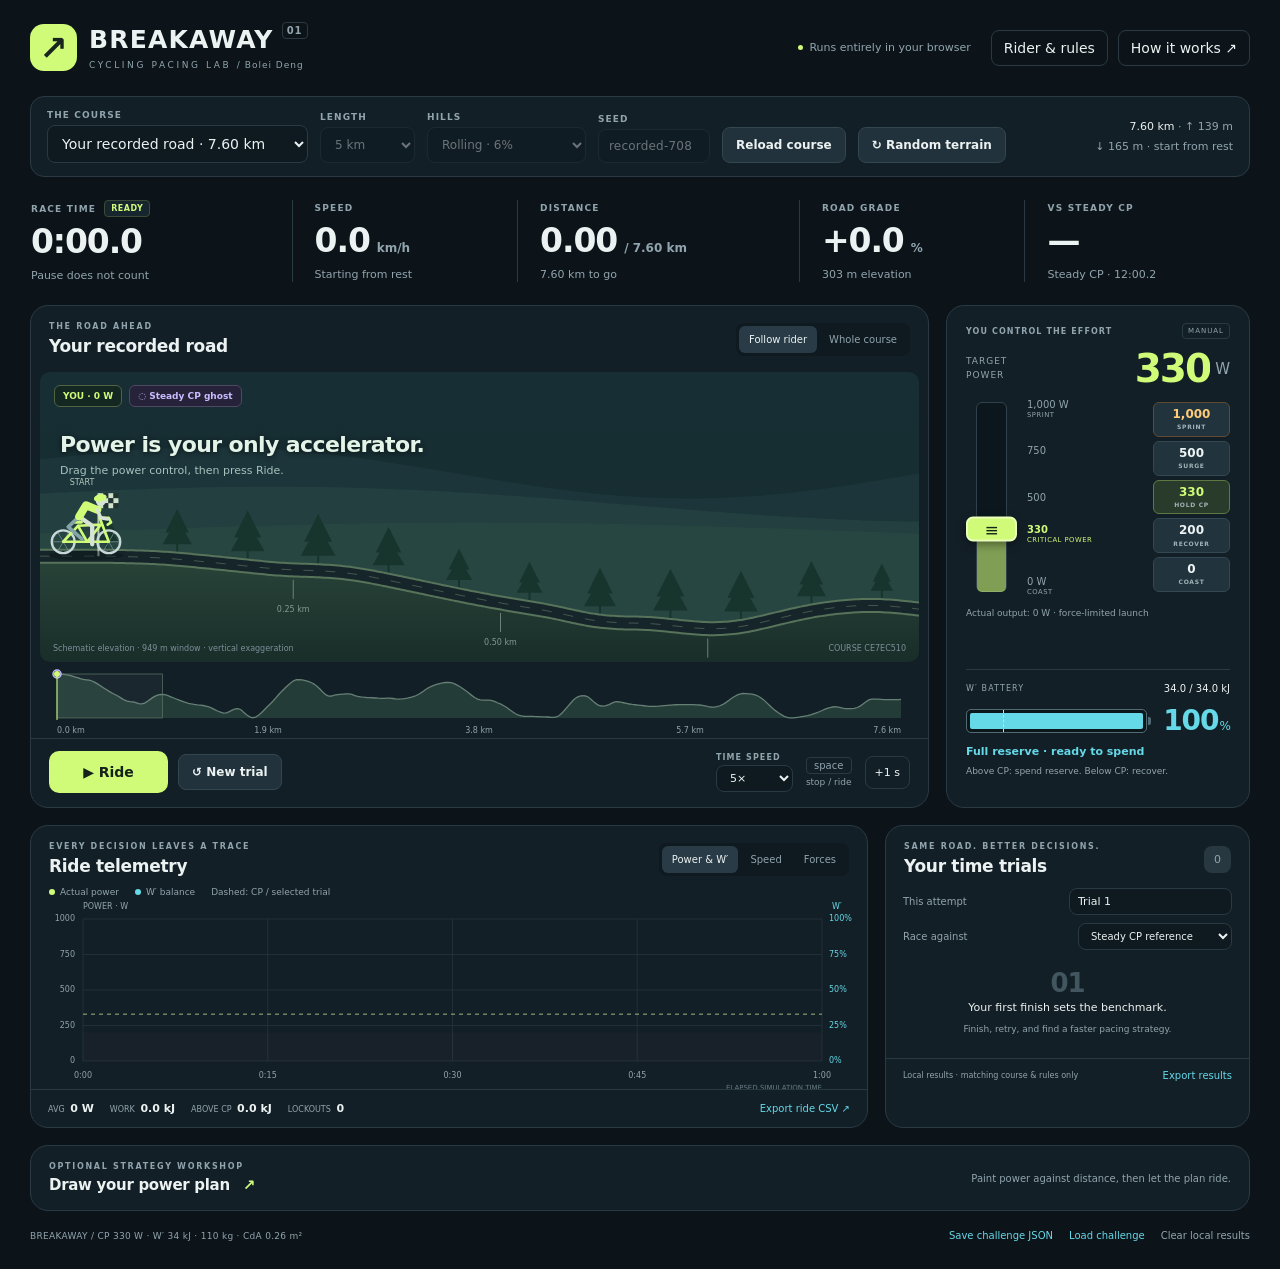
==== static/teaching/cycling-pacing-game/index.html @ 72858425 "Add cycling pacing game to Teaching page" ====
<!doctype html>
<html lang="en">
<head>
<meta charset="utf-8"><meta name="viewport" content="width=device-width, initial-scale=1">
<meta name="description" content="A self-contained cycling pacing game. Control power, ride real and generated hills, manage W-prime, and race your best time.">
<title>Breakaway — Cycling Pacing Lab</title>
<style>:root{color-scheme:dark;--bg:#0c141a;--panel:#131f27;--panel2:#17252e;--ink:#ecf2f1;--muted:#91a4ad;--line:#2a3a43;--lime:#cffb78;--cyan:#65d9e8;--amber:#ffcd7a;--red:#ff877a;--ghost:#c9bcff;--radius:18px;font-family:Inter,ui-sans-serif,system-ui,-apple-system,BlinkMacSystemFont,"Segoe UI",sans-serif;font-synthesis:none}
*{box-sizing:border-box}body{margin:0;background:var(--bg);color:var(--ink);font-size:14px}button,input,select{font:inherit}button,select,input{outline-offset:4px}button:focus-visible,input:focus-visible,select:focus-visible,[tabindex]:focus-visible{outline:2px solid var(--cyan)}button{cursor:pointer;border:1px solid transparent;white-space:nowrap;transition:background .15s,border-color .15s,transform .1s}button:active{transform:translateY(1px)}button:disabled,input:disabled,select:disabled{opacity:.4;cursor:not-allowed}input,select{background:#0e1920;color:var(--ink);border:1px solid var(--line);border-radius:8px;padding:9px 10px;min-width:0}input[type=number]{font-variant-numeric:tabular-nums}select{padding-right:25px}h1,h2,h3,p{margin:0}h2{font-size:17px;font-weight:650;letter-spacing:-.3px}h3{font-size:17px;margin:24px 0 8px}a{color:var(--cyan);text-decoration-thickness:1px;text-underline-offset:3px}small{font-size:11px;color:var(--muted)}.app{max-width:1536px;margin:auto;padding:24px 30px}.header{display:flex;align-items:center;justify-content:space-between;margin-bottom:25px;gap:15px}.brand{display:flex;align-items:center;gap:12px}.brandmark{display:flex;align-items:center;justify-content:center;background:var(--lime);color:#18251c;width:47px;height:47px;border-radius:14px;font-size:34px;font-weight:800}.brand h1{font-size:25px;letter-spacing:1.2px;line-height:1.2}.brand .version{font-size:10px;border:1px solid var(--line);border-radius:4px;vertical-align:top;margin-left:8px;padding:2px 4px;color:var(--muted);letter-spacing:1px}.brand p{font-size:9px;letter-spacing:2.6px;margin-top:5px;color:var(--muted)}.byline{letter-spacing:1px}.head-actions{display:flex;gap:10px;align-items:center}.offline{font-size:11px;color:var(--muted);margin-right:10px;display:flex;align-items:center;gap:6px}.offline i{width:5px;height:5px;border-radius:50%;background:var(--lime)}.quiet{background:transparent;border-color:var(--line);color:var(--ink);border-radius:8px;padding:9px 12px}.quiet:hover{background:var(--panel2)}.secondary{padding:10px 13px;background:#21323c;color:var(--ink);border:1px solid #334751;border-radius:8px;font-weight:550;font-size:12px}.secondary:hover{background:#2a404d}.primary{background:var(--lime);color:#152219;font-weight:750;border-radius:10px;padding:12px 22px}.primary:hover{background:#dbffa0}.coursebar{display:flex;gap:12px;align-items:end;flex-wrap:wrap;background:var(--panel);border:1px solid var(--line);padding:13px 16px;border-radius:14px}.field{display:flex;flex-direction:column;gap:5px}.field label{font-size:9px;font-weight:650;letter-spacing:1.1px;color:var(--muted)}.coursefield{min-width:220px}.short select{font-size:12px}.seedfield{max-width:112px}.seedfield input{font-size:12px;letter-spacing:.2px}.coursemeta{margin-left:auto;align-self:center;color:var(--muted);text-align:right;font-size:11px;line-height:1.8}.coursemeta b{color:var(--ink);font-weight:500}.stats{display:grid;grid-template-columns:1.16fr 1fr 1.25fr 1fr 1fr;padding:23px 0;gap:0}.stat{padding:0 22px;border-left:1px solid var(--line);min-width:0}.stat:first-child{padding-left:1px;border:0}.stat:last-child{padding-right:0}.stat label{font-size:9px;letter-spacing:1.2px;color:var(--muted);font-weight:650;display:flex;align-items:center;gap:8px;white-space:nowrap;min-height:16px}.stat>div{font-variant-numeric:tabular-nums;font-size:33px;font-weight:560;letter-spacing:-1.1px;margin:5px 0}.stat em{font-size:12px;color:var(--muted);font-style:normal;letter-spacing:0;margin-left:7px}.status{border-radius:4px;padding:3px 6px;background:var(--panel2);font-size:8px;letter-spacing:.5px;color:var(--lime);border:1px solid #3c4b35}.status.recovery{color:var(--amber);border-color:#876b3e}.status.live{background:#2e4032}.main-grid{display:grid;grid-template-columns:minmax(0,1fr) 304px;gap:17px}.card{background:var(--panel);border:1px solid var(--line);border-radius:var(--radius);overflow:hidden;min-width:0}.cardhead{display:flex;align-items:center;justify-content:space-between;gap:10px;padding:16px 18px}.eyebrow{display:block;font-size:8px;color:var(--muted);letter-spacing:1.7px;font-weight:650;margin-bottom:5px}.segmented{display:flex;background:#0e1920;border-radius:8px;padding:3px;gap:2px}.segmented button{background:transparent;color:var(--muted);border-radius:6px;padding:7px 9px;font-size:10px}.segmented button.selected{background:#293b46;color:var(--ink)}.segmented button:hover{color:var(--ink);background:#22333d}.scene-wrap{height:290px;position:relative;margin:0 9px;overflow:hidden;border-radius:10px}.scene-wrap canvas,.overview-wrap canvas,.telemetry-wrap canvas,.plan-wrap canvas{width:100%;height:100%;display:block}.scenechips{position:absolute;left:14px;top:13px;display:flex;gap:7px;pointer-events:none}.scenechips span{font-size:9px;font-weight:650;color:var(--lime);border:1px solid #516341;background:#14261eda;padding:5px 8px;border-radius:6px}.scenechips .ghostchip{color:var(--ghost);background:#29213add;border-color:#504762}.scenefoot{position:absolute;bottom:9px;left:13px;right:13px;display:flex;justify-content:space-between;font-size:8px;color:#7a9099;pointer-events:none}.scene-message{position:absolute;top:60px;left:20px;right:20px;display:flex;flex-direction:column;gap:7px;pointer-events:none}.scene-message b{font-size:22px;color:#e3f3e8;letter-spacing:-.6px;font-weight:550;text-shadow:0 1px 5px #0c1616}.scene-message span{font-size:11px;color:#a5c2bd}.scene-message.recovery b{color:var(--amber)}.scene-message.finished b{color:var(--lime)}.overview-wrap{height:76px;margin:0 15px}.ride-controls{display:flex;align-items:center;gap:10px;padding:12px 18px 14px;border-top:1px solid var(--line)}.run{min-width:119px}.run.running{background:#edf2ec}.speedfield{margin-left:auto;gap:3px}.speedfield label{font-size:8px}.speedfield select{padding:5px 22px 5px 9px;font-size:11px}.keyhint{color:var(--muted);font-size:9px;margin:0 3px}.keyhint kbd{display:block;text-align:center;margin-bottom:3px}kbd{display:inline-block;font-size:10px;border:1px solid var(--line);border-radius:4px;padding:2px 5px;font-family:inherit;color:var(--muted)}#stepBtn{font-size:11px;padding:9px}.control-card{padding:17px 19px;display:flex;flex-direction:column}.control-top{display:flex;justify-content:space-between;align-items:center}.control-top .eyebrow{margin:0;font-size:8px;letter-spacing:1.1px}.modepill{font-size:7px;padding:3px 5px;border:1px solid var(--line);border-radius:4px;color:var(--muted);letter-spacing:1px}.powerheading{display:flex;justify-content:space-between;align-items:center;margin:7px 0 9px}.powerheading>label{font-size:9px;color:var(--muted);letter-spacing:1px;max-width:70px;line-height:1.5}.powerheading>div{display:flex;align-items:center}.powerheading input{width:112px;font-size:39px;letter-spacing:-2px;font-weight:650;border:0;background:transparent;padding:0;text-align:right;color:var(--lime);appearance:textfield;-moz-appearance:textfield}.powerheading input::-webkit-inner-spin-button{display:none}.powerheading span{font-size:15px;color:var(--muted);margin-left:5px}.power-interaction{height:190px;display:flex;gap:10px;position:relative;margin-top:2px;flex-shrink:0}.power-rail{height:100%;width:51px;position:relative;cursor:ns-resize;touch-action:none;flex-shrink:0;border-radius:11px}.rail-track{position:absolute;inset:0 10px;background:#0b171d;border-radius:6px;border:1px solid #30414b}.rail-fill{position:absolute;bottom:0;left:11px;right:11px;height:33%;background:var(--lime);opacity:.6;border-radius:5px}.cp-mark{position:absolute;left:3px;right:3px;bottom:33%;border-bottom:1px dashed var(--lime);height:1px;pointer-events:none}.cp-mark span{position:absolute;right:49px;top:-6px;display:none}.power-thumb{position:absolute;bottom:33%;height:25px;left:0;right:0;transform:translateY(50%);background:var(--lime);color:#162318;border-radius:7px;display:flex;align-items:center;justify-content:center;font-size:17px;border:2px solid #e9ffbb;box-shadow:0 3px 10px #0006;pointer-events:none}.rail-labels{display:flex;flex-direction:column;justify-content:space-between;position:relative;flex:1;font-size:10px;font-variant-numeric:tabular-nums;color:var(--muted)}.rail-labels span:first-child{margin-top:-3px}.rail-labels span:last-child{margin-bottom:-4px}.rail-labels b{font-size:6.8px;display:block;font-weight:500;margin-top:1px;letter-spacing:.5px}.rail-labels .cp-text{color:var(--lime);position:absolute;bottom:calc(33% - 5px);left:0;font-weight:650}.power-presets{display:flex;flex-direction:column;gap:4px;width:77px;flex-shrink:0}.preset{flex:1;display:flex;justify-content:center;flex-direction:column;align-items:center;background:#21333d;border-color:#334852;border-radius:6px;color:#ebf3f3;line-height:1.1;font-size:12px;font-weight:650}.preset small{font-size:6px;letter-spacing:.7px;margin-top:3px;color:#a2b4ba}.preset.cp{border-color:#5e7844;color:var(--lime);background:#293c2b}.preset.sprint{color:var(--amber);border-color:#624a31}.preset:hover{background:#354c59}.power-note{font-size:9px;margin-top:15px;line-height:1.5;color:var(--muted);min-height:26px}.battery-block{border-top:1px solid var(--line);padding-top:13px;margin-top:auto}.battery-heading{display:flex;justify-content:space-between;align-items:center;font-size:8px;letter-spacing:1.1px;color:var(--muted)}.battery-heading strong{font-weight:500;letter-spacing:0;color:var(--ink);font-size:10px}.battery-line{display:flex;align-items:center;gap:13px;margin:10px 0 8px}.battery-icon{height:24px;border:1px solid #516b75;position:relative;flex:1;border-radius:5px;padding:3px;margin-right:3px;background:#0c171c}.battery-icon:after{content:'';position:absolute;right:-5px;top:7px;width:3px;height:8px;background:#516b75;border-radius:0 2px 2px 0}.battery-icon>div{background:var(--cyan);width:100%;height:100%;border-radius:2px;transition:width .05s}.battery-icon .battery-threshold{position:absolute;top:0;bottom:0;left:20%;border-left:1px dashed #f5d59f}.battery-line>strong{font-size:28px;letter-spacing:-1px;font-weight:650;min-width:59px;text-align:right;color:var(--cyan)}.battery-line>strong>span{font-size:12px;margin-left:1px;font-weight:450}.battery-status{font-size:11px;font-weight:550;color:var(--cyan);min-height:15px}.battery-detail{font-size:9px;line-height:1.6;color:var(--muted);margin-top:4px;min-height:26px}.warning{border:1px solid #856235;color:var(--amber);background:#362b1c;padding:12px 16px;border-radius:10px;margin-top:13px;font-size:12px}.warning.danger{border-color:#9b5a48;color:var(--red);background:#37251f}.warning b{font-weight:700}.hidden{display:none!important}.bottom-grid{display:grid;grid-template-columns:minmax(0,1fr) 365px;gap:17px;margin-top:17px}.telemetry-card .cardhead{padding-bottom:8px}.chartlegend{display:flex;gap:16px;padding:0 18px;font-size:9px;color:var(--muted);min-height:15px;align-items:center}.chartlegend span{display:flex;align-items:center;gap:5px}.dot{display:inline-block;width:6px;height:6px;border-radius:50%}.telemetry-wrap{position:relative;height:190px;margin:0 9px}.chart-tooltip{pointer-events:none;position:absolute;right:25px;top:8px;background:#0c171cef;border:1px solid var(--line);border-radius:7px;padding:8px 10px;line-height:1.7;font-size:10px;color:var(--ink)}.telemetry-summary{border-top:1px solid var(--line);padding:12px 17px;display:flex;gap:16px;font-size:8px;color:var(--muted);align-items:center;flex-wrap:wrap}.telemetry-summary b{font-size:11px;color:var(--ink);font-weight:550;margin-left:3px;font-variant-numeric:tabular-nums}.textbtn{border:0;background:none;color:var(--cyan);padding:0;font-size:10px}.textbtn:hover{text-decoration:underline}.telemetry-summary .textbtn{margin-left:auto}.leaderboard-card .cardhead{padding-bottom:12px}.counter{border-radius:8px;padding:7px 10px;background:#273841;color:var(--muted);font-size:11px}.trialname,.ghost-selector{padding:0 17px;margin-bottom:8px;display:flex;align-items:center;justify-content:space-between;gap:10px;font-size:10px}.trialname label,.ghost-selector label{color:var(--muted)}.trialname input{max-width:180px;font-size:11px;padding:6px 8px}.ghost-selector select{font-size:10px;padding:6px 22px 6px 8px;max-width:180px}.board{max-height:121px;min-height:100px;overflow:auto;margin:6px 0 0}.empty-board{text-align:center;padding:10px 8px}.empty-board>span{font-size:26px;color:#42565f;font-weight:600;letter-spacing:-1px}.empty-board p{font-size:11px;margin:3px 0 5px;color:var(--ink)}.empty-board small{font-size:9px}.result-row{display:grid;grid-template-columns:22px 1fr auto;gap:8px;align-items:center;padding:10px 16px;border-top:1px solid #23343e;font-size:11px;cursor:pointer}.result-row:hover{background:#20323d}.result-row .rank{color:var(--muted);font-size:9px}.result-row .result-name{white-space:nowrap;overflow:hidden;text-overflow:ellipsis}.result-row .result-time{font-variant-numeric:tabular-nums;color:var(--lime);font-weight:550}.result-row small{font-size:8px;display:block;margin-top:3px}.result-row.selected-row{background:#27353f}.board-footer{border-top:1px solid var(--line);padding:11px 17px;display:flex;align-items:center;justify-content:space-between;gap:5px;color:var(--muted);font-size:8px}.planner-card{margin-top:17px}.planner-card>summary{list-style:none;display:flex;justify-content:space-between;align-items:center;padding:16px 18px;cursor:pointer}.planner-card>summary::-webkit-details-marker{display:none}.planner-card>summary h2{font-size:15px}.planner-card>summary h2 span{margin-left:8px;color:var(--lime)}.summary-note{font-size:10px;color:var(--muted)}.planner-body{padding:0 18px 16px}.planner-actions{display:flex;align-items:center;gap:15px;flex-wrap:wrap}.planner-actions .switch-label{margin-left:auto}.switch-label{display:flex;align-items:center;gap:7px;font-size:11px;color:var(--ink)}input[type=checkbox]{accent-color:var(--lime);width:15px;height:15px;padding:0}.small{font-size:11px;line-height:1.7}.muted{color:var(--muted)}.planner-body>p.small{margin:12px 0}.plan-wrap{height:200px;position:relative}.plan-wrap canvas{touch-action:none;cursor:crosshair}.plan-summary{font-size:11px;color:var(--cyan);margin-top:8px;line-height:1.6}footer{display:flex;justify-content:space-between;gap:15px;align-items:center;font-size:9px;color:var(--muted);padding:19px 0 4px;flex-wrap:wrap}footer>div{display:flex;gap:16px;align-items:center}footer>span{letter-spacing:.3px}.toast{position:fixed;bottom:22px;left:50%;transform:translateX(-50%);background:#e9f5e8;color:#193023;padding:12px 20px;border-radius:10px;box-shadow:0 5px 30px #0008;z-index:30;font-size:12px;max-width:90vw;line-height:1.5}.toast.error{background:#f9c9b9;color:#471c13}dialog{color:var(--ink);background:var(--panel);border:1px solid #3b515d;border-radius:20px;max-width:700px;width:calc(100% - 30px);padding:25px;max-height:90vh;box-shadow:0 30px 100px #000a}dialog::backdrop{background:#071016c9;backdrop-filter:blur(4px)}.dialoghead{display:flex;align-items:flex-start;justify-content:space-between;gap:15px;margin-bottom:14px}.dialoghead h2{font-size:22px}.close{background:#293c46;color:var(--muted);border:0;border-radius:7px;font-size:22px;line-height:1;width:30px;height:30px;flex-shrink:0}.settings-grid{display:grid;grid-template-columns:1fr 1fr;gap:17px;margin:22px 0 17px}.settings-grid>label{display:flex;flex-direction:column;gap:7px;font-size:11px;position:relative}.settings-grid>label>span{position:absolute;right:0;color:var(--muted);font-size:10px}.settings-grid small{font-size:10px;line-height:1.5}.settings-grid .wide{grid-column:1/-1}.settings-grid select{font-size:12px}.dialogactions{display:flex;align-items:center;justify-content:space-between;gap:15px;margin-top:24px}.helpdialog{max-width:800px}.help-content{font-size:13px;line-height:1.8}.help-content p{margin:10px 0;color:#b6c8cb}.help-content p b{color:var(--ink)}.help-content code{font-size:11px;color:var(--amber)}.equation{background:#0e1920;border-left:2px solid var(--lime);padding:14px 18px;color:var(--lime);font-size:13px;line-height:2;font-family:ui-monospace,SFMono-Regular,Consolas,monospace;overflow-x:auto}.finishdialog{max-width:560px;text-align:center;padding:35px}.finishdialog>.close{position:absolute;right:17px;top:17px}.finish-badge{font-size:10px;letter-spacing:3px;color:var(--lime);border:1px solid #465d35;border-radius:30px;display:inline-block;padding:7px 14px;margin-bottom:16px}.finishdialog h2{font-size:24px}.finish-time{font-size:70px;letter-spacing:-4px;line-height:1.3;color:var(--lime);font-weight:600;margin:10px 0 2px;font-variant-numeric:tabular-nums}.finishdialog>p{font-size:12px;line-height:1.8}.finish-stats{display:grid;grid-template-columns:repeat(3,1fr);gap:8px;margin:22px 0}.finish-stats>div{padding:14px 3px;background:#1d2e37;border-radius:10px}.finish-stats b{display:block;font-size:21px;font-weight:550;font-variant-numeric:tabular-nums}.finish-stats span{font-size:9px;color:var(--muted);display:block;margin-top:4px}#finishTip{font-size:11px}.good{color:var(--lime)!important}.bad{color:var(--amber)!important}
@media(min-width:1450px){.scene-wrap{height:302px}.power-interaction{height:200px}.telemetry-wrap{height:210px}}
@media(max-width:1180px){.app{padding:20px}.offline{display:none}.coursebar{gap:9px}.coursemeta{display:none}.stat{padding:0 14px}.stat>div{font-size:29px}.main-grid{grid-template-columns:minmax(0,1fr) 285px}.control-card{padding:16px}.keyhint{display:none}.bottom-grid{grid-template-columns:minmax(0,1fr) 320px}.telemetry-summary{gap:10px}.telemetry-card .segmented button{padding:6px;font-size:9px}.scene-message b{font-size:19px}}
@media(max-width:900px){.head-actions .quiet{font-size:11px;padding:9px}.coursefield{min-width:180px}.coursefield select{font-size:12px}.stats{grid-template-columns:repeat(5,1fr)}.stat{padding:0 10px}.stat>div{font-size:25px}.stat label{font-size:8px;letter-spacing:.5px}.stat small{font-size:9px}.stat em{font-size:10px;display:block;margin:3px 0 0}.status{display:none}.main-grid{grid-template-columns:minmax(0,1fr) 260px}.power-interaction{gap:6px}.power-presets{width:66px}.rail-labels{font-size:9px}.rail-labels b{font-size:6px}.control-card{padding:15px}.ride-controls{gap:7px;padding:12px}.ride-controls .secondary{padding:10px;font-size:10px}.run{min-width:85px;padding:12px 15px}.ride-card .cardhead{padding:13px}.ride-card .cardhead h2{font-size:14px}.ride-card .segmented button{font-size:8px;padding:6px}.scene-wrap{height:290px}.bottom-grid{grid-template-columns:1fr}.leaderboard-card .board{max-height:160px}.board-footer{font-size:9px}.leaderboard-card .empty-board{padding:15px}.trialname,.ghost-selector{justify-content:flex-start}.trialname input,.ghost-selector select{max-width:230px}.summary-note{max-width:210px;line-height:1.6}}
@media(max-width:650px){.app{padding:14px 12px}.header{margin-bottom:18px}.brandmark{width:35px;height:35px;font-size:28px;border-radius:10px}.brand{gap:9px}.brand h1{font-size:18px}.brand p{font-size:7px;letter-spacing:1.5px}.brand .version,.byline{display:none}.head-actions{gap:5px}.head-actions .quiet{font-size:9px;padding:8px 7px}.coursebar{padding:11px;gap:9px}.coursefield{width:100%;min-width:0}.short{flex:1}.seedfield{max-width:95px;flex:1}.coursebar>.secondary{flex:1}.stats{padding:18px 0;grid-template-columns:1.1fr 1fr 1fr;row-gap:17px}.stat>div{font-size:28px}.stat em{display:inline;margin-left:4px;font-size:10px}.stat:nth-child(4){border:0;padding-left:0}.stat:nth-child(5){grid-column:2/-1}.stat small{font-size:9px}.main-grid{grid-template-columns:1fr;gap:13px}.scene-wrap{height:255px}.ride-card .cardhead h2{font-size:16px}.ride-card .segmented button{font-size:9px}.overview-wrap{height:72px}.ride-controls{gap:9px}.run{min-width:108px}.ride-controls .secondary{font-size:11px}.control-card{padding:17px;display:grid;grid-template-columns:1fr 1fr;column-gap:25px}.control-top{grid-column:1/-1}.powerheading{grid-column:1/-1;margin:8px 0 16px}.powerheading>label{max-width:none}.powerheading input{font-size:34px;width:100px}.power-interaction{grid-column:1;grid-row:3/5;height:188px}.power-presets{width:57px}.rail-labels{display:none}.power-rail{width:44px}.power-note{grid-column:2;grid-row:4;min-height:20px;align-self:end;font-size:10px;margin:0}.battery-block{grid-column:2;grid-row:3;padding-top:0;margin-top:0;border:0}.battery-heading{flex-direction:column;align-items:flex-start;gap:6px}.battery-line{flex-direction:column-reverse;align-items:flex-start;gap:8px}.battery-icon{height:24px;width:95%;flex:none}.battery-line>strong{font-size:35px;min-width:0}.battery-status{font-size:11px;line-height:1.5}.battery-detail{font-size:9px}.bottom-grid{gap:13px;margin-top:13px}.telemetry-card .cardhead{flex-wrap:wrap}.telemetry-wrap{height:185px;margin:0 4px}.telemetry-summary{font-size:7px;gap:10px;padding:11px}.telemetry-summary b{font-size:10px}.chartlegend{gap:10px;font-size:8px;flex-wrap:wrap}.planner-card>summary{padding:16px 14px}.summary-note{display:none}.planner-actions{gap:9px}.planner-actions .switch-label{margin-left:0;font-size:10px}.planner-actions .secondary{font-size:10px}.planner-body{padding:0 11px 13px}.planner-actions .segmented button{font-size:9px}footer{font-size:8px;line-height:1.6;gap:14px}footer>div{flex-wrap:wrap;gap:13px}footer .textbtn{font-size:9px}dialog{padding:20px}.dialoghead h2{font-size:19px}.settings-grid{gap:15px 11px}.settings-grid select{font-size:10px}.dialogactions{gap:10px}.dialogactions .primary,.dialogactions .secondary{font-size:11px;padding:12px}.dialogactions .quiet{font-size:10px;padding:8px}.finishdialog{padding:28px 18px}.finish-time{font-size:56px}.finishdialog h2{font-size:21px}.finish-stats b{font-size:19px}.scene-message{top:60px}.scene-message b{font-size:18px}}
@media(prefers-reduced-motion:reduce){*{scroll-behavior:auto!important;transition:none!important}}

/* Explicit tick positions keep the 330 W CP marker separate from 500 W. */
.rail-labels{display:block}
.rail-labels span{position:absolute;right:0;transform:translateY(-50%)}
.rail-labels span:nth-child(1){top:0;transform:none}
.rail-labels span:nth-child(2){top:25%}
.rail-labels span:nth-child(3){top:50%}
.rail-labels span:nth-child(4){transform:translateY(50%)}
.rail-labels span:nth-child(5){bottom:0;transform:none}
@media(max-width:600px){.scene-message b{font-size:18px}.scene-message span{font-size:10px}}
.rail-labels span{left:0;right:auto}
@media(max-width:650px){.rail-labels{display:none}}
.power-rail[aria-disabled="true"]{opacity:.4;cursor:not-allowed}.modepill.recovery{color:var(--amber);border-color:var(--amber)}
</style>
</head>
<body>
<div class="app">
<header class="header">
  <div class="brand"><span class="brandmark" aria-hidden="true">↗</span><div><h1>BREAKAWAY<span class="version">01</span></h1><p>CYCLING PACING LAB <span class="byline">/ Bolei Deng</span></p></div></div>
  <div class="head-actions"><span class="offline"><i></i> Runs entirely in your browser</span><button id="settingsBtn" class="quiet">Rider & rules</button><button id="helpBtn" class="quiet">How it works <span aria-hidden="true">↗</span></button></div>
</header>
<section class="coursebar" aria-label="Course setup">
  <div class="field coursefield"><label for="courseType">THE COURSE</label><select id="courseType"><option value="recorded">Your recorded road · 7.60 km</option><option value="rolling">Rolling hills</option><option value="punchy">Punchy hills</option><option value="pass">Mountain pass</option><option value="flat">Flat time trial</option><option value="descent">Downhill lab</option></select></div>
  <div class="field short"><label for="courseLength">LENGTH</label><select id="courseLength"><option value="1000">1 km</option><option value="3000">3 km</option><option value="5000" selected>5 km</option><option value="8000">8 km</option><option value="10000">10 km</option></select></div>
  <div class="field short"><label for="hillSize">HILLS</label><select id="hillSize"><option value="3">Gentle · 3%</option><option value="6" selected>Rolling · 6%</option><option value="10">Steep · 10%</option><option value="12">Very steep · 12%</option></select></div>
  <div class="field seedfield"><label for="seed">SEED</label><input id="seed" value="GT-2026" maxlength="50" spellcheck="false"></div>
  <button id="generateBtn" class="secondary">Build course</button><button id="randomBtn" class="secondary" title="Generate a new seeded rolling course">↻ Random terrain</button>
  <div class="coursemeta" id="courseMeta"></div>
</section>
<div class="stats" aria-label="Live ride statistics">
  <div class="stat"><label>RACE TIME <span id="statusPill" class="status">READY</span></label><div id="timeValue">0:00.0</div><small>Pause does not count</small></div>
  <div class="stat"><label>SPEED</label><div><span id="speedValue">0.0</span><em>km/h</em></div><small id="accelValue">Starting from rest</small></div>
  <div class="stat"><label>DISTANCE</label><div><span id="distanceValue">0.00</span><em id="totalValue">/ 7.60 km</em></div><small id="remainingValue">7.60 km to go</small></div>
  <div class="stat"><label>ROAD GRADE</label><div><span id="gradeValue">0.0</span><em>%</em></div><small id="elevationValue">303 m elevation</small></div>
  <div class="stat"><label id="ghostLabel">VS STEADY CP</label><div id="deltaValue">—</div><small id="ghostMeta">The ghost starts beside you</small></div>
</div>
<main class="main-grid">
<section class="card ride-card">
 <div class="cardhead"><div><span class="eyebrow">THE ROAD AHEAD</span><h2 id="courseTitle">Your recorded road</h2></div><div class="segmented" aria-label="Camera view"><button id="followBtn" class="selected">Follow rider</button><button id="wholeBtn">Whole course</button></div></div>
 <div class="scene-wrap"><canvas id="scene" aria-label="Animated cyclist moving along the terrain"></canvas>
   <div class="scenechips"><span id="riderChip">YOU · 330 W target</span><span id="ghostChip" class="ghostchip">◌ Steady CP ghost</span></div>
   <div id="sceneMessage" class="scene-message"><b>Power is your only accelerator.</b><span>Drag the power control, then press Ride.</span></div>
   <div class="scenefoot"><span id="scaleLabel">Schematic elevation · exaggerated vertically</span><span id="courseCode"></span></div>
 </div>
 <div class="overview-wrap"><canvas id="overview" aria-label="Full course elevation overview and rider progress"></canvas></div>
 <div class="ride-controls"><button id="runBtn" class="primary run">▶ Ride</button><button id="retryBtn" class="secondary">↺ New trial</button><div class="field speedfield"><label for="playback">TIME SPEED</label><select id="playback"><option value="1">1×</option><option value="2">2×</option><option value="5" selected>5×</option><option value="10">10×</option><option value="20">20×</option><option value="50">50×</option></select></div><span class="keyhint"><kbd>space</kbd> stop / ride</span><button id="stepBtn" class="quiet" title="Advance exactly one simulated second while paused">+1 s</button></div>
</section>
<aside class="card control-card" aria-label="Power and battery controls">
 <div class="control-top"><span class="eyebrow">YOU CONTROL THE EFFORT</span><span id="modePill" class="modepill">MANUAL</span></div>
 <div class="powerheading"><label for="powerInput">TARGET POWER</label><div><input id="powerInput" type="number" min="0" max="1000" step="5" value="330" aria-label="Target power in watts"><span>W</span></div></div>
 <div class="power-interaction">
  <div id="powerRail" class="power-rail" role="slider" tabindex="0" aria-label="Drag up or down to set target cycling power" aria-valuemin="0" aria-valuemax="1000" aria-valuenow="330">
   <div class="rail-track"></div><div id="railFill" class="rail-fill"></div><div id="cpMark" class="cp-mark"><span>CP</span></div><div id="powerThumb" class="power-thumb"><span>≡</span></div>
  </div>
  <div class="rail-labels"><span>1,000 W <b>SPRINT</b></span><span>750</span><span>500</span><span id="cpRailLabel" class="cp-text">330 <b>CRITICAL POWER</b></span><span>0 W <b>COAST</b></span></div>
  <div class="power-presets"><button data-power="1000" class="preset sprint">1,000 <small>SPRINT</small></button><button data-power="500" class="preset">500 <small>SURGE</small></button><button data-power="cp" class="preset cp">330 <small>HOLD CP</small></button><button data-power="200" class="preset">200 <small>RECOVER</small></button><button data-power="0" class="preset">0 <small>COAST</small></button></div>
 </div>
 <p class="power-note" id="actualPower">Actual output: 0 W · force-limited launch</p>
 <div class="battery-block">
  <div class="battery-heading"><span>W′ BATTERY</span><strong id="batteryKJ">34.0 / 34.0 kJ</strong></div>
  <div class="battery-line"><div class="battery-icon"><div id="batteryFill"></div><span class="battery-threshold"></span></div><strong id="batteryPct">100<span>%</span></strong></div>
  <div id="batteryStatus" class="battery-status">Full reserve · ready to ride</div>
  <div id="batteryDetail" class="battery-detail">Above CP: spend reserve. Below CP: recover.</div>
 </div>
</aside>
</main>
<div id="warning" class="warning hidden" role="status"></div>
<section class="bottom-grid">
 <div class="card telemetry-card">
  <div class="cardhead"><div><span class="eyebrow">EVERY DECISION LEAVES A TRACE</span><h2>Ride telemetry</h2></div><div class="segmented"><button id="powerTab" class="selected">Power & W′</button><button id="speedTab">Speed</button><button id="forcesTab">Forces</button></div></div>
  <div class="chartlegend" id="chartLegend"><span><i class="dot" style="background:var(--lime)"></i> Actual power</span><span><i class="dot" style="background:var(--cyan)"></i> W′ balance</span><span class="muted">Dashed line: critical power</span></div>
  <div class="telemetry-wrap"><canvas id="telemetry" aria-label="Cycling power and remaining W prime versus simulation time"></canvas><div id="chartTooltip" class="chart-tooltip hidden"></div></div>
  <div class="telemetry-summary"><span>AVG <b id="averageValue">0 W</b></span><span>WORK <b id="workValue">0 kJ</b></span><span>ABOVE CP <b id="aboveValue">0 kJ</b></span><span>LOCKOUTS <b id="lockValue">0</b></span><button id="exportCsvBtn" class="textbtn">Export ride CSV ↗</button></div>
 </div>
 <div class="card leaderboard-card">
  <div class="cardhead"><div><span class="eyebrow">SAME ROAD. BETTER DECISIONS.</span><h2>Your time trials</h2></div><span id="trialCount" class="counter">0</span></div>
  <div class="trialname"><label for="trialName">This attempt</label><input id="trialName" value="Trial 1" maxlength="35" aria-label="Current trial name"></div>
  <div class="ghost-selector"><label for="ghostSelect">Race against</label><select id="ghostSelect"><option value="cp">Steady CP reference</option><option value="best">Your personal best</option><option value="none">No ghost</option></select></div>
  <div id="board" class="board"><div class="empty-board"><span>01</span><p>Your first finish sets the benchmark.</p><small>Finish, retry, and find a faster pacing strategy.</small></div></div>
  <div class="board-footer"><span>Local results · matching course & rules only</span><button id="exportBoardBtn" class="textbtn">Export results</button></div>
 </div>
</section>
<details class="card planner-card" id="plannerDetails">
 <summary><div><span class="eyebrow">OPTIONAL STRATEGY WORKSHOP</span><h2>Draw your power plan <span>↗</span></h2></div><span class="summary-note">Paint power against distance, then let the plan ride.</span></summary>
 <div class="planner-body">
  <div class="planner-actions"><div class="segmented"><button id="steadyPlanBtn">Steady CP</button><button id="hillsPlanBtn">Climb / recover</button><button id="sprintPlanBtn">All-out</button></div><label class="switch-label"><input id="planEnabled" type="checkbox"><span>Follow my plan automatically</span></label><button id="previewPlanBtn" class="secondary">Preview result</button></div>
  <p class="muted small">Drag across the chart to paint a target power. Each block covers 1/80 of the course. The terrain is shown faintly behind it. Manual power input takes control back immediately.</p>
  <div class="plan-wrap"><canvas id="planner" tabindex="0" aria-label="Draw power from 0 to 1000 watts as a function of distance"></canvas></div>
  <p id="planSummary" class="plan-summary">The preview is a simulation of this plan, not an optimized solution. Previews do not enter the leaderboard.</p>
 </div>
</details>
<footer><span>BREAKAWAY / <span id="footerParams">CP 330 W · W′ 34 kJ · 110 kg · CdA 0.26 m²</span></span><div><button id="saveChallengeBtn" class="textbtn">Save challenge JSON</button><button id="loadChallengeBtn" class="textbtn">Load challenge</button><input type="file" id="challengeFile" accept=".json,application/json" hidden><button id="clearBoardBtn" class="textbtn muted">Clear local results</button></div></footer>
</div>
<div id="toast" class="toast hidden" role="status"></div>
<dialog id="settingsDialog">
 <form id="settingsForm"><div class="dialoghead"><div><span class="eyebrow">EXPERIMENT SETTINGS</span><h2>Rider, physics & game rules</h2></div><button type="button" class="close" data-close="settingsDialog" aria-label="Close settings">×</button></div>
 <p class="muted">Applying settings starts a new trial. Times are compared only when every physics setting and game rule matches.</p>
 <div class="settings-grid">
  <label>Critical power <span>W</span><input name="cp" type="number" min="50" max="900" step="1" required></label>
  <label>W′ capacity <span>kJ</span><input name="wPrime" type="number" min="1" max="100" step="0.1" required></label>
  <label>Rider mass <span>kg</span><input name="riderMass" type="number" min="30" max="200" step="0.1" required></label>
  <label>Bike & gear <span>kg</span><input name="bikeMass" type="number" min="3" max="40" step="0.1" required></label>
  <label>Drag area CdA <span>m²</span><input name="cda" type="number" min="0.10" max="0.8" step="0.01" required></label>
  <label>Rolling coefficient Crr<input name="crr" type="number" min="0" max="0.03" step="0.0001" required></label>
  <label>Air density <span>kg/m³</span><input name="rho" type="number" min="0.6" max="1.5" step="0.01" required></label>
  <label>Headwind (+) / tailwind (−) <span>m/s</span><input name="wind" type="number" min="-15" max="15" step="0.5" required></label>
  <label>Drivetrain efficiency <span>%</span><input name="efficiency" type="number" min="80" max="100" step="1" required></label>
  <label>Launch force limit <span>N</span><input name="forceMax" type="number" min="100" max="1500" step="10" required></label>
  <label class="wide">Recovery model<select name="recoveryModel"><option value="differential">Skiba differential · τ = W′ / (CP − P)</option><option value="empirical">Empirical τ · Skiba 2012-style local recovery</option></select></label>
  <label>Recovery time multiplier α<input name="tauScale" type="number" min="0.25" max="3" step="0.05" required><small>1 = published equation; smaller = faster. Not personally fitted.</small></label>
  <label>Unlock at<select name="restartFraction"><option value="0.2">20% W′ restored</option><option value="0.5">50% W′ restored</option></select></label>
  <label class="wide">At zero W′<select name="depletionMode"><option value="coast" selected>No pedaling; coast & recover (default)</option><option value="stop">Stop & recover · optional game penalty</option></select><small>The clock keeps running and power resumes at 330 W at the unlock threshold. Neither rule is a physiological law.</small></label>
 </div>
 <p class="small muted">Maximum target power is fixed at 1,000 W. All trials start at zero speed with a full battery. The original MATLAB defaults are 97 + 13 kg, CdA 0.26, Crr 0.004, ρ 1.20 and 100% drivetrain efficiency.</p>
 <div class="dialogactions"><button type="button" id="restoreDefaultsBtn" class="quiet">Restore original defaults</button><button type="submit" class="primary">Apply & start new trial</button></div>
 </form>
</dialog>
<dialog id="helpDialog" class="helpdialog">
 <div class="dialoghead"><div><span class="eyebrow">THE MECHANICS OF PACING</span><h2>Win with timing, not just watts.</h2></div><button class="close" data-close="helpDialog" aria-label="Close help">×</button></div>
 <div class="help-content">
 <h3>Play</h3><p>Choose a course. Drag the power handle (or type watts), then press <b>Ride</b>. Power can change live, or press <b>Stop</b>, adjust, and resume. Stop freezes the simulation clock, speed and battery together; it never gives free recovery. Keyboard: <kbd>space</kbd> pause / ride, <kbd>↑</kbd> / <kbd>↓</kbd> ±25 W, <kbd>shift</kbd> + arrows ±100 W, <kbd>C</kbd> critical power, <kbd>0</kbd> coast.</p>
 <p>The objective is the lowest <b>simulated finish time</b>. Coasting at 0 W is not pausing: you keep moving under gravity, rolling resistance and air resistance. A ghost replays a steady-CP reference or a completed personal best. Ghosts do not give drafting benefits. Local results are informal practice, not a secure classroom leaderboard.</p>
 <h3>A battery, but not a literal battery</h3><p>W′ is an estimate of the finite work capacity available above critical power. Above CP, the excess power spends W′. Below CP, the depleted part recovers exponentially. At CP the balance is unchanged. The warning turns on below 20%.</p>
 <div class="equation">P &gt; CP: dB/dt = −(P − CP)<br>P &lt; CP: dB/dt = (W′ − B) / τ(P)<br>Default: τ(P) = α W′ / (CP − P)<br>Alternative: τ(P) = α [546 exp(−0.01(CP − P)) + 316] s</div>
 <p>The default is the Skiba differential model. The alternative uses the empirical 2012 recovery time constant in a local, piecewise recovery model; it is <b>not the original history-integral implementation</b>. That empirical alternative has a near-CP discontinuity: it predicts some recovery just below CP, while exactly CP has none. Do not interpret that as a physiological pacing trick. Individual recovery differs and these parameters are not fitted to your physiology. This simplified model omits longer-term fatigue, nutrition and heat. W′ is not synonymous with a directly measured anaerobic energy store.</p>
 <h3>Depletion is a game rule</h3><p>In <b>Stop & recover</b>, reaching zero applies an instantaneous game brake and holds position. The lost kinetic energy is tracked separately. The race clock continues and effort is zero until the selected 20% or 50% unlock level. Pedaling then resumes at 330 W in manual mode. Power controls show 0 W and are disabled during recovery; power resets to 330 W at unlock. <b>Coast & recover</b> turns off pedaling but retains normal bicycle motion. Real riders are not compelled to stop simply because a W′ estimate reaches zero.</p>
 <h3>Power → acceleration → motion</h3>
 <div class="equation">m dv/dt = Fdrive − Fdrag − Froll − Fhill<br>Fdrive = min(η Ptarget / v, Fmax)<br>Fdrag = ½ ρ CdA (v + wind) |v + wind|<br>Froll = Crr m g cos θ; Fhill = m g sin θ<br>ds/dt = v; sin θ = dh/ds</div>
 <p>The road coordinate is <b>distance along the road</b>, not horizontal distance. Elevation uses shape-preserving cubic interpolation, with its derivative used for the slope. A 600 N default drive-force limit removes the power/speed singularity at rest. During the first moments of a launch, actual power is lower than requested; both mechanical work and W′ use <b>actual output</b>. At 100% drivetrain efficiency this matches the wheel-power convention of your MATLAB demo. With η &lt; 1, CP and W′ are interpreted at the upstream power-meter location.</p>
 <p>Motion and battery are integrated with fixed 0.025 s fourth-order Runge–Kutta steps. Depletion, unlock and finish events are resolved within a step. This is a forward-only point-mass model: no gear/cadence dynamics, wheel inertia, cornering, traction slip or drafting. Coasting to zero on a hill means stopping, not rolling backward. The scene exaggerates elevation and the bicycle size for visibility.</p>
 <h3>Two ways to compare strategies</h3><p><b>Manual:</b> pause at any point and choose the next power. The telemetry records actual power, W′ and speed versus time. <b>Planner:</b> expand “Draw your power plan” and paint an 80-block target profile versus distance. Preview computes its finish without entering the leaderboard; enabling the plan lets you watch it ride. The climb/recover preset is a heuristic, not an optimizer. Every preview starts from rest at the beginning.</p>
 <h3>Your supplied terrain</h3><p>The 7.60 km course comes from <code>matlab-cycling/terrain.csv</code>: 1,521 smoothed elevation samples from your uploaded archive, with no latitude or longitude included. Rider defaults are retained from <code>cycling_demo.m</code>. The game is not a replay of your measured ride: it starts from rest, adds W′ limits, and uses your chosen power. The MATLAB file declared a 600 N force cap without actually applying it; this game applies the cap.</p>
 <h3>Sources</h3>
 <p><a href="https://pubmed.ncbi.nlm.nih.gov/28121252/" target="_blank" rel="noopener noreferrer">Martin et al. (1998), Validation of a Mathematical Model for Road Cycling Power.</a><br><a href="https://pubmed.ncbi.nlm.nih.gov/22382171/" target="_blank" rel="noopener noreferrer">Skiba et al. (2012), Modeling the Expenditure and Reconstitution of Work Capacity above Critical Power.</a><br><a href="https://pubmed.ncbi.nlm.nih.gov/25425258/" target="_blank" rel="noopener noreferrer">Skiba et al. (2015), Intramuscular Determinants of the Ability to Recover Work Capacity above Critical Power.</a><br><a href="https://link.springer.com/article/10.1007/s00421-025-05912-0" target="_blank" rel="noopener noreferrer">Welburn et al. (2026 issue; online 2025), W′ Reconstitution Modelling During Intermittent Exercise Performed to Task Failure. Equations 3–6 and individualization limitations.</a><br><a href="https://pubmed.ncbi.nlm.nih.gov/33787532/" target="_blank" rel="noopener noreferrer">Caen et al. (2021), W′ Recovery Kinetics after Exhaustion: A Two-Phase Exponential Process Influenced by Aerobic Fitness.</a></p>
 <h3>Offline and on your website</h3><p>This file contains its own code and terrain. It makes no network requests during play. Upload the HTML to a static website to publish it. Save a challenge JSON to share the exact course, physics and power plan. Results stay in this browser’s local storage where supported; CSV downloads let students submit trials. Browser storage can be cleared or blocked, so export important results.</p>
 </div>
</dialog>
<dialog id="finishDialog" class="finishdialog"><button class="close" data-close="finishDialog" aria-label="Close result">×</button><div class="finish-badge">FINISH LINE</div><h2 id="finishTitle">A benchmark is born.</h2><div class="finish-time" id="finishTime">12:00.0</div><p id="finishDelta"></p><div id="finishStats" class="finish-stats"></div><p id="finishTip" class="muted"></p><div class="dialogactions"><button id="finishExportBtn" class="secondary">Export ride</button><button id="finishRetryBtn" class="primary">Ride this course again ↗</button></div></dialog>
<script id="routeData" type="application/json">{"s":[0.0,5.0,10.0,15.0,20.0,25.0,30.0,35.0,40.0,45.0,50.0,55.0,60.0,65.0,70.0,75.0,80.0,85.0,90.0,95.0,100.0,105.0,110.0,115.0,120.0,125.0,130.0,135.0,140.0,145.0,150.0,155.0,160.0,165.0,170.0,175.0,180.0,185.0,190.0,195.0,200.0,205.0,210.0,215.0,220.0,225.0,230.0,235.0,240.0,245.0,250.0,255.0,260.0,265.0,270.0,275.0,280.0,285.0,290.0,295.0,300.0,305.0,310.0,315.0,320.0,325.0,330.0,335.0,340.0,345.0,350.0,355.0,360.0,365.0,370.0,375.0,380.0,385.0,390.0,395.0,400.0,405.0,410.0,415.0,420.0,425.0,430.0,435.0,440.0,445.0,450.0,455.0,460.0,465.0,470.0,475.0,480.0,485.0,490.0,495.0,500.0,505.0,510.0,515.0,520.0,525.0,530.0,535.0,540.0,545.0,550.0,555.0,560.0,565.0,570.0,575.0,580.0,585.0,590.0,595.0,600.0,605.0,610.0,615.0,620.0,625.0,630.0,635.0,640.0,645.0,650.0,655.0,660.0,665.0,670.0,675.0,680.0,685.0,690.0,695.0,700.0,705.0,710.0,715.0,720.0,725.0,730.0,735.0,740.0,745.0,750.0,755.0,760.0,765.0,770.0,775.0,780.0,785.0,790.0,795.0,800.0,805.0,810.0,815.0,820.0,825.0,830.0,835.0,840.0,845.0,850.0,855.0,860.0,865.0,870.0,875.0,880.0,885.0,890.0,895.0,900.0,905.0,910.0,915.0,920.0,925.0,930.0,935.0,940.0,945.0,950.0,955.0,960.0,965.0,970.0,975.0,980.0,985.0,990.0,995.0,1000.0,1005.0,1010.0,1015.0,1020.0,1025.0,1030.0,1035.0,1040.0,1045.0,1050.0,1055.0,1060.0,1065.0,1070.0,1075.0,1080.0,1085.0,1090.0,1095.0,1100.0,1105.0,1110.0,1115.0,1120.0,1125.0,1130.0,1135.0,1140.0,1145.0,1150.0,1155.0,1160.0,1165.0,1170.0,1175.0,1180.0,1185.0,1190.0,1195.0,1200.0,1205.0,1210.0,1215.0,1220.0,1225.0,1230.0,1235.0,1240.0,1245.0,1250.0,1255.0,1260.0,1265.0,1270.0,1275.0,1280.0,1285.0,1290.0,1295.0,1300.0,1305.0,1310.0,1315.0,1320.0,1325.0,1330.0,1335.0,1340.0,1345.0,1350.0,1355.0,1360.0,1365.0,1370.0,1375.0,1380.0,1385.0,1390.0,1395.0,1400.0,1405.0,1410.0,1415.0,1420.0,1425.0,1430.0,1435.0,1440.0,1445.0,1450.0,1455.0,1460.0,1465.0,1470.0,1475.0,1480.0,1485.0,1490.0,1495.0,1500.0,1505.0,1510.0,1515.0,1520.0,1525.0,1530.0,1535.0,1540.0,1545.0,1550.0,1555.0,1560.0,1565.0,1570.0,1575.0,1580.0,1585.0,1590.0,1595.0,1600.0,1605.0,1610.0,1615.0,1620.0,1625.0,1630.0,1635.0,1640.0,1645.0,1650.0,1655.0,1660.0,1665.0,1670.0,1675.0,1680.0,1685.0,1690.0,1695.0,1700.0,1705.0,1710.0,1715.0,1720.0,1725.0,1730.0,1735.0,1740.0,1745.0,1750.0,1755.0,1760.0,1765.0,1770.0,1775.0,1780.0,1785.0,1790.0,1795.0,1800.0,1805.0,1810.0,1815.0,1820.0,1825.0,1830.0,1835.0,1840.0,1845.0,1850.0,1855.0,1860.0,1865.0,1870.0,1875.0,1880.0,1885.0,1890.0,1895.0,1900.0,1905.0,1910.0,1915.0,1920.0,1925.0,1930.0,1935.0,1940.0,1945.0,1950.0,1955.0,1960.0,1965.0,1970.0,1975.0,1980.0,1985.0,1990.0,1995.0,2000.0,2005.0,2010.0,2015.0,2020.0,2025.0,2030.0,2035.0,2040.0,2045.0,2050.0,2055.0,2060.0,2065.0,2070.0,2075.0,2080.0,2085.0,2090.0,2095.0,2100.0,2105.0,2110.0,2115.0,2120.0,2125.0,2130.0,2135.0,2140.0,2145.0,2150.0,2155.0,2160.0,2165.0,2170.0,2175.0,2180.0,2185.0,2190.0,2195.0,2200.0,2205.0,2210.0,2215.0,2220.0,2225.0,2230.0,2235.0,2240.0,2245.0,2250.0,2255.0,2260.0,2265.0,2270.0,2275.0,2280.0,2285.0,2290.0,2295.0,2300.0,2305.0,2310.0,2315.0,2320.0,2325.0,2330.0,2335.0,2340.0,2345.0,2350.0,2355.0,2360.0,2365.0,2370.0,2375.0,2380.0,2385.0,2390.0,2395.0,2400.0,2405.0,2410.0,2415.0,2420.0,2425.0,2430.0,2435.0,2440.0,2445.0,2450.0,2455.0,2460.0,2465.0,2470.0,2475.0,2480.0,2485.0,2490.0,2495.0,2500.0,2505.0,2510.0,2515.0,2520.0,2525.0,2530.0,2535.0,2540.0,2545.0,2550.0,2555.0,2560.0,2565.0,2570.0,2575.0,2580.0,2585.0,2590.0,2595.0,2600.0,2605.0,2610.0,2615.0,2620.0,2625.0,2630.0,2635.0,2640.0,2645.0,2650.0,2655.0,2660.0,2665.0,2670.0,2675.0,2680.0,2685.0,2690.0,2695.0,2700.0,2705.0,2710.0,2715.0,2720.0,2725.0,2730.0,2735.0,2740.0,2745.0,2750.0,2755.0,2760.0,2765.0,2770.0,2775.0,2780.0,2785.0,2790.0,2795.0,2800.0,2805.0,2810.0,2815.0,2820.0,2825.0,2830.0,2835.0,2840.0,2845.0,2850.0,2855.0,2860.0,2865.0,2870.0,2875.0,2880.0,2885.0,2890.0,2895.0,2900.0,2905.0,2910.0,2915.0,2920.0,2925.0,2930.0,2935.0,2940.0,2945.0,2950.0,2955.0,2960.0,2965.0,2970.0,2975.0,2980.0,2985.0,2990.0,2995.0,3000.0,3005.0,3010.0,3015.0,3020.0,3025.0,3030.0,3035.0,3040.0,3045.0,3050.0,3055.0,3060.0,3065.0,3070.0,3075.0,3080.0,3085.0,3090.0,3095.0,3100.0,3105.0,3110.0,3115.0,3120.0,3125.0,3130.0,3135.0,3140.0,3145.0,3150.0,3155.0,3160.0,3165.0,3170.0,3175.0,3180.0,3185.0,3190.0,3195.0,3200.0,3205.0,3210.0,3215.0,3220.0,3225.0,3230.0,3235.0,3240.0,3245.0,3250.0,3255.0,3260.0,3265.0,3270.0,3275.0,3280.0,3285.0,3290.0,3295.0,3300.0,3305.0,3310.0,3315.0,3320.0,3325.0,3330.0,3335.0,3340.0,3345.0,3350.0,3355.0,3360.0,3365.0,3370.0,3375.0,3380.0,3385.0,3390.0,3395.0,3400.0,3405.0,3410.0,3415.0,3420.0,3425.0,3430.0,3435.0,3440.0,3445.0,3450.0,3455.0,3460.0,3465.0,3470.0,3475.0,3480.0,3485.0,3490.0,3495.0,3500.0,3505.0,3510.0,3515.0,3520.0,3525.0,3530.0,3535.0,3540.0,3545.0,3550.0,3555.0,3560.0,3565.0,3570.0,3575.0,3580.0,3585.0,3590.0,3595.0,3600.0,3605.0,3610.0,3615.0,3620.0,3625.0,3630.0,3635.0,3640.0,3645.0,3650.0,3655.0,3660.0,3665.0,3670.0,3675.0,3680.0,3685.0,3690.0,3695.0,3700.0,3705.0,3710.0,3715.0,3720.0,3725.0,3730.0,3735.0,3740.0,3745.0,3750.0,3755.0,3760.0,3765.0,3770.0,3775.0,3780.0,3785.0,3790.0,3795.0,3800.0,3805.0,3810.0,3815.0,3820.0,3825.0,3830.0,3835.0,3840.0,3845.0,3850.0,3855.0,3860.0,3865.0,3870.0,3875.0,3880.0,3885.0,3890.0,3895.0,3900.0,3905.0,3910.0,3915.0,3920.0,3925.0,3930.0,3935.0,3940.0,3945.0,3950.0,3955.0,3960.0,3965.0,3970.0,3975.0,3980.0,3985.0,3990.0,3995.0,4000.0,4005.0,4010.0,4015.0,4020.0,4025.0,4030.0,4035.0,4040.0,4045.0,4050.0,4055.0,4060.0,4065.0,4070.0,4075.0,4080.0,4085.0,4090.0,4095.0,4100.0,4105.0,4110.0,4115.0,4120.0,4125.0,4130.0,4135.0,4140.0,4145.0,4150.0,4155.0,4160.0,4165.0,4170.0,4175.0,4180.0,4185.0,4190.0,4195.0,4200.0,4205.0,4210.0,4215.0,4220.0,4225.0,4230.0,4235.0,4240.0,4245.0,4250.0,4255.0,4260.0,4265.0,4270.0,4275.0,4280.0,4285.0,4290.0,4295.0,4300.0,4305.0,4310.0,4315.0,4320.0,4325.0,4330.0,4335.0,4340.0,4345.0,4350.0,4355.0,4360.0,4365.0,4370.0,4375.0,4380.0,4385.0,4390.0,4395.0,4400.0,4405.0,4410.0,4415.0,4420.0,4425.0,4430.0,4435.0,4440.0,4445.0,4450.0,4455.0,4460.0,4465.0,4470.0,4475.0,4480.0,4485.0,4490.0,4495.0,4500.0,4505.0,4510.0,4515.0,4520.0,4525.0,4530.0,4535.0,4540.0,4545.0,4550.0,4555.0,4560.0,4565.0,4570.0,4575.0,4580.0,4585.0,4590.0,4595.0,4600.0,4605.0,4610.0,4615.0,4620.0,4625.0,4630.0,4635.0,4640.0,4645.0,4650.0,4655.0,4660.0,4665.0,4670.0,4675.0,4680.0,4685.0,4690.0,4695.0,4700.0,4705.0,4710.0,4715.0,4720.0,4725.0,4730.0,4735.0,4740.0,4745.0,4750.0,4755.0,4760.0,4765.0,4770.0,4775.0,4780.0,4785.0,4790.0,4795.0,4800.0,4805.0,4810.0,4815.0,4820.0,4825.0,4830.0,4835.0,4840.0,4845.0,4850.0,4855.0,4860.0,4865.0,4870.0,4875.0,4880.0,4885.0,4890.0,4895.0,4900.0,4905.0,4910.0,4915.0,4920.0,4925.0,4930.0,4935.0,4940.0,4945.0,4950.0,4955.0,4960.0,4965.0,4970.0,4975.0,4980.0,4985.0,4990.0,4995.0,5000.0,5005.0,5010.0,5015.0,5020.0,5025.0,5030.0,5035.0,5040.0,5045.0,5050.0,5055.0,5060.0,5065.0,5070.0,5075.0,5080.0,5085.0,5090.0,5095.0,5100.0,5105.0,5110.0,5115.0,5120.0,5125.0,5130.0,5135.0,5140.0,5145.0,5150.0,5155.0,5160.0,5165.0,5170.0,5175.0,5180.0,5185.0,5190.0,5195.0,5200.0,5205.0,5210.0,5215.0,5220.0,5225.0,5230.0,5235.0,5240.0,5245.0,5250.0,5255.0,5260.0,5265.0,5270.0,5275.0,5280.0,5285.0,5290.0,5295.0,5300.0,5305.0,5310.0,5315.0,5320.0,5325.0,5330.0,5335.0,5340.0,5345.0,5350.0,5355.0,5360.0,5365.0,5370.0,5375.0,5380.0,5385.0,5390.0,5395.0,5400.0,5405.0,5410.0,5415.0,5420.0,5425.0,5430.0,5435.0,5440.0,5445.0,5450.0,5455.0,5460.0,5465.0,5470.0,5475.0,5480.0,5485.0,5490.0,5495.0,5500.0,5505.0,5510.0,5515.0,5520.0,5525.0,5530.0,5535.0,5540.0,5545.0,5550.0,5555.0,5560.0,5565.0,5570.0,5575.0,5580.0,5585.0,5590.0,5595.0,5600.0,5605.0,5610.0,5615.0,5620.0,5625.0,5630.0,5635.0,5640.0,5645.0,5650.0,5655.0,5660.0,5665.0,5670.0,5675.0,5680.0,5685.0,5690.0,5695.0,5700.0,5705.0,5710.0,5715.0,5720.0,5725.0,5730.0,5735.0,5740.0,5745.0,5750.0,5755.0,5760.0,5765.0,5770.0,5775.0,5780.0,5785.0,5790.0,5795.0,5800.0,5805.0,5810.0,5815.0,5820.0,5825.0,5830.0,5835.0,5840.0,5845.0,5850.0,5855.0,5860.0,5865.0,5870.0,5875.0,5880.0,5885.0,5890.0,5895.0,5900.0,5905.0,5910.0,5915.0,5920.0,5925.0,5930.0,5935.0,5940.0,5945.0,5950.0,5955.0,5960.0,5965.0,5970.0,5975.0,5980.0,5985.0,5990.0,5995.0,6000.0,6005.0,6010.0,6015.0,6020.0,6025.0,6030.0,6035.0,6040.0,6045.0,6050.0,6055.0,6060.0,6065.0,6070.0,6075.0,6080.0,6085.0,6090.0,6095.0,6100.0,6105.0,6110.0,6115.0,6120.0,6125.0,6130.0,6135.0,6140.0,6145.0,6150.0,6155.0,6160.0,6165.0,6170.0,6175.0,6180.0,6185.0,6190.0,6195.0,6200.0,6205.0,6210.0,6215.0,6220.0,6225.0,6230.0,6235.0,6240.0,6245.0,6250.0,6255.0,6260.0,6265.0,6270.0,6275.0,6280.0,6285.0,6290.0,6295.0,6300.0,6305.0,6310.0,6315.0,6320.0,6325.0,6330.0,6335.0,6340.0,6345.0,6350.0,6355.0,6360.0,6365.0,6370.0,6375.0,6380.0,6385.0,6390.0,6395.0,6400.0,6405.0,6410.0,6415.0,6420.0,6425.0,6430.0,6435.0,6440.0,6445.0,6450.0,6455.0,6460.0,6465.0,6470.0,6475.0,6480.0,6485.0,6490.0,6495.0,6500.0,6505.0,6510.0,6515.0,6520.0,6525.0,6530.0,6535.0,6540.0,6545.0,6550.0,6555.0,6560.0,6565.0,6570.0,6575.0,6580.0,6585.0,6590.0,6595.0,6600.0,6605.0,6610.0,6615.0,6620.0,6625.0,6630.0,6635.0,6640.0,6645.0,6650.0,6655.0,6660.0,6665.0,6670.0,6675.0,6680.0,6685.0,6690.0,6695.0,6700.0,6705.0,6710.0,6715.0,6720.0,6725.0,6730.0,6735.0,6740.0,6745.0,6750.0,6755.0,6760.0,6765.0,6770.0,6775.0,6780.0,6785.0,6790.0,6795.0,6800.0,6805.0,6810.0,6815.0,6820.0,6825.0,6830.0,6835.0,6840.0,6845.0,6850.0,6855.0,6860.0,6865.0,6870.0,6875.0,6880.0,6885.0,6890.0,6895.0,6900.0,6905.0,6910.0,6915.0,6920.0,6925.0,6930.0,6935.0,6940.0,6945.0,6950.0,6955.0,6960.0,6965.0,6970.0,6975.0,6980.0,6985.0,6990.0,6995.0,7000.0,7005.0,7010.0,7015.0,7020.0,7025.0,7030.0,7035.0,7040.0,7045.0,7050.0,7055.0,7060.0,7065.0,7070.0,7075.0,7080.0,7085.0,7090.0,7095.0,7100.0,7105.0,7110.0,7115.0,7120.0,7125.0,7130.0,7135.0,7140.0,7145.0,7150.0,7155.0,7160.0,7165.0,7170.0,7175.0,7180.0,7185.0,7190.0,7195.0,7200.0,7205.0,7210.0,7215.0,7220.0,7225.0,7230.0,7235.0,7240.0,7245.0,7250.0,7255.0,7260.0,7265.0,7270.0,7275.0,7280.0,7285.0,7290.0,7295.0,7300.0,7305.0,7310.0,7315.0,7320.0,7325.0,7330.0,7335.0,7340.0,7345.0,7350.0,7355.0,7360.0,7365.0,7370.0,7375.0,7380.0,7385.0,7390.0,7395.0,7400.0,7405.0,7410.0,7415.0,7420.0,7425.0,7430.0,7435.0,7440.0,7445.0,7450.0,7455.0,7460.0,7465.0,7470.0,7475.0,7480.0,7485.0,7490.0,7495.0,7500.0,7505.0,7510.0,7515.0,7520.0,7525.0,7530.0,7535.0,7540.0,7545.0,7550.0,7555.0,7560.0,7565.0,7570.0,7575.0,7580.0,7585.0,7590.0,7595.0,7596.940793],"h":[303.3,303.3,303.294855,303.281543,303.265543,303.249274,303.226909,303.196109,303.160287,303.124729,303.085525,303.037956,302.985995,302.93235,302.870619,302.800157,302.721514,302.633123,302.53106,302.415429,302.291031,302.158515,302.014092,301.858552,301.700756,301.54233,301.379812,301.212134,301.042922,300.873162,300.699384,300.519691,300.337899,300.157742,299.979121,299.801738,299.625492,299.446138,299.261113,299.073252,298.889966,298.710838,298.53389,298.36151,298.200668,298.050965,297.911111,297.787046,297.678557,297.582477,297.49765,297.427079,297.367463,297.306197,297.241828,297.178008,297.106185,297.019358,296.915344,296.794645,296.660623,296.504116,296.325951,296.129884,295.908655,295.661436,295.387974,295.090423,294.778269,294.45108,294.11245,293.766265,293.412693,293.054881,292.694055,292.330466,291.966762,291.603608,291.240454,290.874235,290.504475,290.131594,289.759269,289.388292,289.018663,288.650725,288.284683,287.920482,287.557438,287.195621,286.835031,286.478123,286.127308,285.782586,285.442667,285.105862,284.772234,284.441638,284.116466,283.798061,283.486311,283.179587,282.87696,282.578423,282.282051,281.98875,281.699073,281.413017,281.124413,280.829913,280.529363,280.214826,279.878488,279.520348,279.146332,278.765786,278.378892,277.988559,277.610367,277.247648,276.89983,276.565504,276.265464,276.004539,275.77722,275.580076,275.419426,275.295555,275.190037,275.098816,275.033109,274.992606,274.969104,274.937853,274.892998,274.831703,274.740681,274.617564,274.462305,274.294015,274.121396,273.943142,273.759389,273.573276,273.391024,273.21297,273.041935,272.892838,272.770231,272.674181,272.612489,272.588278,272.601547,272.6523,272.744373,272.877765,273.047645,273.258435,273.51039,273.800977,274.124358,274.4803,274.865216,275.262592,275.670513,276.089492,276.511571,276.934121,277.354343,277.773254,278.182925,278.578306,278.958605,279.325028,279.675957,280.002108,280.308386,280.600038,280.875493,281.129557,281.355796,281.565189,281.755134,281.925125,282.074309,282.195189,282.295678,282.369107,282.413742,282.431619,282.418974,282.383811,282.319549,282.22781,282.115387,281.980153,281.826781,281.654535,281.469467,281.275373,281.067258,280.84813,280.618776,280.38062,280.135105,279.884792,279.636567,279.391458,279.147808,278.904479,278.661563,278.418921,278.175451,277.932236,277.696148,277.469121,277.251091,277.040764,276.837612,276.641066,276.44217,276.237941,276.028514,275.816978,275.604632,275.391497,275.180848,274.974712,274.773061,274.573275,274.373139,274.172876,273.976005,273.783603,273.595954,273.417355,273.249393,273.092614,272.948805,272.816496,272.695674,272.583052,272.476458,272.37586,272.277786,272.180297,272.083423,271.989978,271.901539,271.818093,271.738805,271.663171,271.591236,271.521719,271.452219,271.38329,271.31897,271.260249,271.205411,271.149381,271.091696,271.031803,270.966061,270.891235,270.803714,270.707951,270.59772,270.470533,270.326935,270.168306,269.999399,269.820902,269.637889,269.455329,269.267959,269.071389,268.86453,268.643284,268.407464,268.153386,267.880672,267.595339,267.298946,266.995701,266.689611,266.386587,266.091597,265.806397,265.530427,265.264734,265.015184,264.777975,264.551702,264.32686,264.100778,263.874479,263.65679,263.449165,263.253256,263.098485,262.995564,262.944423,262.946517,263.003755,263.116138,263.271231,263.464682,263.696604,263.959822,264.241606,264.541806,264.852046,265.158327,265.460149,265.759642,266.053725,266.334132,266.600604,266.850308,267.07107,267.258275,267.406209,267.52,267.6065,267.668668,267.71562,267.731425,267.677842,267.546698,267.32961,267.02139,266.624363,266.147186,265.636382,265.104265,264.566402,264.027998,263.495179,262.969164,262.450719,261.944596,261.461997,261.001632,260.565155,260.163804,259.799673,259.471056,259.174109,258.911998,258.684357,258.498104,258.370195,258.300631,258.286551,258.329405,258.429887,258.586276,258.787704,259.03303,259.32806,259.665604,260.043163,260.457053,260.887692,261.34262,261.828009,262.33538,262.865354,263.417309,263.990385,264.57829,265.168058,265.764205,266.361514,266.958027,267.55052,268.137622,268.717512,269.288035,269.850835,270.404265,270.950793,271.499737,272.05768,272.613819,273.165642,273.73012,274.30686,274.89914,275.502071,276.118214,276.761507,277.417669,278.084088,278.753411,279.425192,280.106143,280.776806,281.433671,282.077358,282.713706,283.345658,283.957809,284.559096,285.152678,285.736227,286.310643,286.87468,287.432893,287.993433,288.550942,289.102961,289.653127,290.196167,290.731126,291.255486,291.769301,292.286261,292.797606,293.304977,293.809826,294.300152,294.771952,295.21144,295.620218,295.996954,296.32119,296.605866,296.853833,297.064934,297.24028,297.370524,297.468643,297.535465,297.573551,297.58714,297.576085,297.549041,297.507898,297.448497,297.372898,297.285923,297.187154,297.072733,296.947199,296.81723,296.685283,296.55099,296.407158,296.255912,296.095417,295.924677,295.744223,295.547246,295.334288,295.11321,294.885224,294.647983,294.39572,294.123937,293.83193,293.519003,293.175419,292.800748,292.395999,291.961499,291.508696,291.037203,290.554199,290.060938,289.554728,289.039015,288.510734,287.966176,287.405944,286.831108,286.246869,285.653914,285.055003,284.470697,283.905171,283.358385,282.836985,282.365355,281.945337,281.565553,281.235111,280.967628,280.760562,280.598165,280.497404,280.459343,280.474984,280.530621,280.628009,280.76312,280.911267,281.068261,281.233711,281.39881,281.558265,281.711227,281.850139,281.973328,282.079706,282.168703,282.242068,282.299955,282.348909,282.392365,282.430515,282.467487,282.505106,282.548281,282.597769,282.651209,282.705239,282.76,282.815396,282.866933,282.909398,282.940746,282.964268,282.97525,282.972785,282.948228,282.899003,282.826377,282.723395,282.594505,282.43837,282.259131,282.064482,281.856495,281.64353,281.429672,281.224893,281.032213,280.854218,280.693361,280.549379,280.420593,280.298323,280.182479,280.07682,279.977774,279.884905,279.798207,279.718017,279.643007,279.56746,279.491992,279.421334,279.356159,279.296243,279.241957,279.193909,279.151277,279.110202,279.074965,279.046177,279.019484,278.992907,278.96888,278.951347,278.934336,278.911162,278.884341,278.857499,278.829525,278.793462,278.745357,278.690176,278.633506,278.576885,278.522693,278.47609,278.440405,278.411112,278.384771,278.362821,278.346371,278.330371,278.31465,278.303964,278.3,278.300081,278.304825,278.316642,278.33569,278.362198,278.396066,278.437068,278.481264,278.519215,278.549675,278.567341,278.570629,278.556119,278.520701,278.469093,278.402592,278.325345,278.241339,278.152764,278.06428,277.976124,277.89189,277.815512,277.746082,277.683514,277.628164,277.584828,277.55375,277.53442,277.529418,277.538466,277.561404,277.594694,277.634977,277.680119,277.730615,277.787692,277.847691,277.908,277.972491,278.045928,278.123947,278.204089,278.289073,278.383641,278.491299,278.609817,278.731986,278.855949,278.989383,279.133509,279.285462,279.439651,279.602321,279.783613,279.976799,280.171392,280.369268,280.573537,280.790909,281.021993,281.261629,281.51496,281.786284,282.074696,282.382567,282.702136,283.034841,283.388415,283.762219,284.152382,284.558374,284.976962,285.399361,285.819179,286.242369,286.666173,287.080351,287.47812,287.862408,288.235547,288.590156,288.927325,289.252044,289.562683,289.86244,290.151599,290.42798,290.690177,290.937041,291.168818,291.388667,291.600121,291.806988,292.003299,292.18747,292.367763,292.540957,292.703624,292.856092,293.007091,293.165703,293.318839,293.469228,293.623477,293.778064,293.921109,294.042458,294.158371,294.26432,294.346157,294.413155,294.47344,294.532306,294.580665,294.613798,294.645798,294.672324,294.68401,294.677586,294.64659,294.595244,294.524733,294.431447,294.315039,294.167799,293.989009,293.783527,293.552111,293.299551,293.033532,292.759225,292.483942,292.206081,291.920535,291.625433,291.317464,290.998772,290.67315,290.33684,289.993621,289.642417,289.282195,288.911147,288.526441,288.13274,287.730046,287.318727,286.900061,286.473878,286.042784,285.607486,285.168367,284.726992,284.283503,283.837864,283.389729,282.939016,282.485864,282.032335,281.579088,281.126247,280.680864,280.250192,279.834233,279.434305,279.058124,278.706266,278.376596,278.073647,277.802005,277.560481,277.341434,277.146395,276.97545,276.819602,276.681964,276.567342,276.474915,276.405084,276.362913,276.348401,276.352483,276.366651,276.390907,276.422932,276.455639,276.488568,276.516882,276.529379,276.525607,276.503869,276.461167,276.397475,276.311126,276.206162,276.084223,275.943507,275.784054,275.606198,275.408224,275.197152,274.973887,274.733782,274.479163,274.211097,273.943257,273.682955,273.429894,273.184502,272.949366,272.724072,272.495216,272.25484,272.001869,271.73239,271.447412,271.14645,270.829819,270.498986,270.153251,269.791993,269.416716,269.027736,268.630511,268.226997,267.817355,267.404327,266.988878,266.571008,266.149959,265.728201,265.305968,264.886095,264.476472,264.077867,263.689762,263.310733,262.942982,262.586352,262.240753,261.917475,261.617459,261.33934,261.086525,260.864152,260.670772,260.49543,260.345276,260.221326,260.119404,260.034494,259.967865,259.918757,259.877166,259.840238,259.807971,259.778764,259.753744,259.733451,259.717903,259.707172,259.701264,259.7,259.7,259.7,259.7,259.697666,259.690076,259.677232,259.661232,259.645232,259.629232,259.612003,259.594205,259.576077,259.556494,259.531551,259.500942,259.465832,259.430144,259.395006,259.364879,259.340408,259.319257,259.297859,259.276507,259.259053,259.243053,259.227053,259.21224,259.203103,259.196834,259.187464,259.171882,259.150022,259.121869,259.087427,259.048496,259.008959,258.964256,258.913071,258.859792,258.812663,258.771816,258.737251,258.712793,258.705627,258.722334,258.75419,258.805479,258.877313,258.974366,259.097524,259.252434,259.466641,259.73702,260.065409,260.451244,260.897149,261.397668,261.924977,262.478799,263.060803,263.66543,264.286761,264.928971,265.581712,266.238742,266.895979,267.556061,268.223344,268.888969,269.552639,270.223119,270.89573,271.565758,272.231887,272.897001,273.558188,274.216179,274.856129,275.480208,276.084179,276.662358,277.202432,277.710227,278.174906,278.606427,278.999148,279.347975,279.66218,279.932078,280.170879,280.371453,280.536435,280.673796,280.783367,280.866229,280.922345,280.960671,280.982041,280.969902,280.925231,280.855828,280.756932,280.6222,280.446386,280.234011,279.981678,279.676957,279.322483,278.916861,278.4681,277.989062,277.485448,276.964047,276.42852,275.893081,275.36008,274.830369,274.307125,273.799391,273.324153,272.878821,272.464596,272.08798,271.745583,271.449172,271.190098,270.964651,270.779371,270.625191,270.508021,270.424378,270.365968,270.336703,270.328316,270.344481,270.387983,270.451905,270.546412,270.669476,270.823154,271.008253,271.217975,271.458361,271.720459,271.997387,272.285988,272.576838,272.868864,273.159847,273.448123,273.730694,274.001778,274.239954,274.441702,274.596877,274.703887,274.766975,274.783233,274.774772,274.749392,274.71058,274.654101,274.580289,274.494318,274.400417,274.298464,274.19052,274.081909,273.967048,273.845685,273.723892,273.601545,273.474181,273.341574,273.209573,273.080584,272.954685,272.832192,272.713831,272.597371,272.485545,272.388123,272.301022,272.215943,272.133198,272.060314,271.999976,271.940711,271.875106,271.806314,271.737314,271.666424,271.591684,271.517275,271.447218,271.377797,271.30847,271.244121,271.185389,271.124883,271.058171,270.990701,270.929186,270.871344,270.813307,270.756077,270.702885,270.649834,270.592857,270.53457,270.476456,270.415876,270.350018,270.284406,270.224947,270.168698,270.112829,270.058665,270.011168,269.975294,269.947707,269.929224,269.923396,269.929697,269.943315,269.959315,269.975315,269.989736,269.999891,270.015482,270.0422,270.078198,270.120889,270.171966,270.235723,270.303223,270.371631,270.443368,270.518382,270.592977,270.662132,270.725028,270.781307,270.830829,270.876062,270.921746,270.96795,271.014568,271.061592,271.108798,271.156101,271.203597,271.251367,271.295169,271.331307,271.363262,271.395424,271.427647,271.459667,271.491639,271.523639,271.555664,271.587666,271.618236,271.641701,271.659666,271.683552,271.713597,271.7383,271.755773,271.771773,271.787471,271.797492,271.8,271.8,271.8,271.8,271.79989,271.7947,271.781914,271.765914,271.749914,271.733914,271.717914,271.705204,271.700091,271.7,271.7,271.7,271.7,271.7,271.7,271.7,271.7,271.7,271.7,271.7,271.7,271.699506,271.692947,271.678955,271.657416,271.628279,271.591609,271.547457,271.496963,271.439169,271.37398,271.301132,271.220525,271.131949,271.037536,270.942897,270.848397,270.754355,270.660515,270.562021,270.457145,270.344986,270.225212,270.101494,269.978333,269.859611,269.74847,269.64576,269.557046,269.481469,269.413331,269.3523,269.305096,269.279129,269.269836,269.275102,269.297205,269.347357,269.423327,269.515406,269.623108,269.746572,269.885383,270.033659,270.189929,270.360049,270.547512,270.753061,270.977258,271.221984,271.486313,271.771703,272.074164,272.395773,272.736641,273.094489,273.468387,273.86405,274.276388,274.700477,275.130357,275.566179,276.008532,276.446472,276.880149,277.303638,277.714031,278.116351,278.508447,278.882655,279.240179,279.588054,279.934324,280.2714,280.589207,280.903192,281.203192,281.486081,281.746035,281.982143,282.211347,282.409954,282.585692,282.745633,282.88333,282.99796,283.084912,283.157568,283.21493,283.242352,283.247662,283.247662,283.239198,283.211297,283.172323,283.128542,283.08569,283.036137,282.980038,282.923632,282.867229,282.811048,282.754334,282.690359,282.616444,282.526041,282.416215,282.281828,282.123371,281.947939,281.756911,281.551506,281.332848,281.102096,280.858242,280.594293,280.30977,280.003272,279.674982,279.327245,278.959881,278.574815,278.163358,277.731251,277.279238,276.806927,276.316092,275.801318,275.271338,274.729199,274.179621,273.625627,273.067204,272.509498,271.955997,271.406356,270.856691,270.305917,269.754431,269.208031,268.668554,268.136031,267.618262,267.12398,266.653185,266.201363,265.764122,265.3413,264.928968,264.519731,264.115009,263.714853,263.320627,262.933629,262.553906,262.179135,261.809036,261.445035,261.086979,260.738286,260.411252,260.10661,259.822211,259.558573,259.316951,259.095508,258.886891,258.700554,258.536821,258.39452,258.278642,258.190587,258.127589,258.081457,258.054445,258.046349,258.053649,258.081215,258.129482,258.193558,258.262608,258.336249,258.413475,258.489677,258.564605,258.638969,258.71829,258.804009,258.896124,258.992116,259.089977,259.189705,259.288196,259.382771,259.473876,259.566805,259.662361,259.757649,259.849515,259.941019,260.035624,260.131098,260.224738,260.318498,260.418296,260.527132,260.651894,260.789534,260.940914,261.106548,261.2862,261.479431,261.677249,261.879341,262.086726,262.296109,262.503365,262.70892,262.915852,263.123485,263.331348,263.540875,263.756194,263.977235,264.203551,264.438599,264.679503,264.920403,265.162117,265.410934,265.666251,265.919681,266.170355,266.424754,266.683882,266.936176,267.176932,267.403526,267.616935,267.816294,268.000158,268.17271,268.337873,268.500634,268.663535,268.826241,268.982523,269.130782,269.27078,269.399335,269.503455,269.580952,269.636405,269.668286,269.665548,269.62874,269.569545,269.486801,269.378527,269.254746,269.129395,268.997675,268.859906,268.726383,268.601087,268.473405,268.341007,268.2156,268.100588,267.995657,267.900628,267.820407,267.755809,267.703853,267.666711,267.639431,267.619315,267.606319,267.600381,267.600177,267.605364,267.617719,267.637273,267.664057,267.700236,267.75062,267.813343,267.89133,267.985659,268.097619,268.227753,268.376657,268.545133,268.731665,268.936658,269.167898,269.426085,269.711775,270.024449,270.36573,270.736435,271.132089,271.550434,271.982512,272.425585,272.875488,273.330102,273.786815,274.230342,274.658262,275.068801,275.460318,275.828312,276.155185,276.443506,276.699498,276.923836,277.098491,277.230427,277.331493,277.402963,277.450514,277.473513,277.484902,277.480724,277.46516,277.44916,277.433157,277.411421,277.383599,277.363961,277.346686,277.321655,277.287969,277.249042,277.213681,277.181681,277.145615,277.107241,277.068734,277.030666,276.998027,276.966027,276.936526,276.917064,276.91414,276.92635,276.94235,276.95835,276.97435,276.987536,276.986337,276.971883,276.955883,276.938423,276.913522,276.883138,276.859196,276.84429,276.838481,276.838831,276.845739,276.865264,276.895103,276.926238,276.951768,276.979213,277.015785,277.059295,277.103738,277.151395,277.198901,277.238727,277.25159],"meta":{"kind":"recorded","name":"Your recorded road","seed":"recorded-708"}}</script>
<script>/* Breakaway Pacing Lab — deterministic, dependency-free physics engine.
   SI units. Road coordinate s is arc length, not horizontal distance.
   Inputs: requested mechanical power; force-limited actual power drives W′.
   Recovery: Skiba differential (default) or local exponential empirical tau.
   Source equations and limitations are documented in MODEL_AND_TEACHING.md.
*/
(function(root, factory) {
  const api = factory();
  if (typeof module === 'object' && module.exports) module.exports = api;
  else root.CyclingCore = api;
})(typeof globalThis !== 'undefined' ? globalThis : this, function() {
  'use strict';
  const VERSION = '1.0.0';
  const DEFAULTS = Object.freeze({cp:330,wPrime:34000,pMax:1000,riderMass:97,bikeMass:13,
    cda:0.26,crr:0.004,rho:1.20,g:9.80665,efficiency:1,forceMax:600,wind:0,
    recoveryModel:'differential',tauScale:1,restartFraction:0.50,depletionMode:'coast'});
  const clamp = (x,a,b) => Math.max(a,Math.min(b,x));
  function hash(text) { let n=2166136261; for(let i=0;i<text.length;i++) {n^=text.charCodeAt(i);n=Math.imul(n,16777619);} return (n>>>0).toString(16).padStart(8,'0'); }
  function random(seed) { let a=parseInt(hash(String(seed)),16); return function(){a|=0;a=a+0x6D2B79F5|0;let t=Math.imul(a^a>>>15,1|a);t=t+Math.imul(t^t>>>7,61|t)^t;return ((t^t>>>14)>>>0)/4294967296;}; }
  function validateConfig(input) {
    const c={...DEFAULTS,...input};
    const bounds={cp:[50,900],wPrime:[1000,100000],pMax:[1000,1000],riderMass:[30,200],bikeMass:[3,40],cda:[0.1,0.8],crr:[0,0.03],rho:[0.6,1.5],g:[9,10],efficiency:[0.8,1],forceMax:[100,1500],wind:[-15,15],tauScale:[0.25,3],restartFraction:[0.2,0.5]};
    for(const [k,[lo,hi]] of Object.entries(bounds)) if(!Number.isFinite(c[k])||c[k]<lo||c[k]>hi) throw new Error(`Invalid ${k}: expected ${lo}–${hi}.`);
    if(!['differential','empirical'].includes(c.recoveryModel))throw new Error('Unknown recovery model.');
    if(!['stop','coast'].includes(c.depletionMode))throw new Error('Unknown depletion rule.');
    return c;
  }
  class Course {
    constructor(s,h,meta={}) {
      if(!Array.isArray(s)||!Array.isArray(h)||s.length!==h.length||s.length<2||s.length>30000)throw new Error('Terrain needs 2–30,000 distance/elevation pairs.');
      if(s[0]!==0||s[s.length-1]<100||s[s.length-1]>30000)throw new Error('Terrain must start at 0 and be 100 m–30 km long.');
      for(let i=0;i<s.length;i++) {
        if(!Number.isFinite(s[i])||!Number.isFinite(h[i]))throw new Error('Terrain contains non-finite values.');
        if(i && (s[i]<=s[i-1]||Math.abs((h[i]-h[i-1])/(s[i]-s[i-1]))>0.3))throw new Error('Terrain distance must increase and slopes must satisfy |dh/ds| ≤ 0.3.');
      }
      this.s=s.slice();this.h=h.slice();this.n=s.length;this.length=s[s.length-1];
      this.meta={name:String(meta.name||'Custom course').slice(0,100),kind:String(meta.kind||'custom').slice(0,30),seed:String(meta.seed||'').slice(0,80)};
      this.id=hash(JSON.stringify([s,h]));
      // Shape-preserving cubic Hermite interpolation (PCHIP). Continuous grade.
      const n=s.length, d=[], w=[];
      for(let i=0;i<n-1;i++){w.push(s[i+1]-s[i]);d.push((h[i+1]-h[i])/w[i]);}
      this.m=new Array(n).fill(0);
      if(n===2){this.m[0]=this.m[1]=d[0];}
      else {
        for(let i=1;i<n-1;i++) if(d[i-1]*d[i]>0) {const w1=2*w[i]+w[i-1],w2=w[i]+2*w[i-1];this.m[i]=(w1+w2)/(w1/d[i-1]+w2/d[i]);}
        const end=(d0,d1,w0,w1)=>{let m=((2*w0+w1)*d0-w0*d1)/(w0+w1);if(Math.sign(m)!==Math.sign(d0))m=0;else if(Math.sign(d0)!==Math.sign(d1)&&Math.abs(m)>3*Math.abs(d0))m=3*d0;return m;};
        this.m[0]=end(d[0],d[1],w[0],w[1]);this.m[n-1]=end(d[n-2],d[n-3],w[n-2],w[n-3]);
      }
      this.min=Math.min(...h);this.max=Math.max(...h);this.ascent=0;this.descent=0;
      for(let i=1;i<n;i++){const dh=h[i]-h[i-1];this.ascent+=Math.max(0,dh);this.descent+=Math.max(0,-dh);}
    }
    at(x) {
      x=clamp(x,0,this.length); let lo=0,hi=this.n-1;
      while(hi-lo>1){const mid=(lo+hi)>>1;if(this.s[mid]<=x)lo=mid;else hi=mid;}
      const w=this.s[hi]-this.s[lo],t=(x-this.s[lo])/w,t2=t*t,t3=t2*t;
      const a=this.h[lo],b=this.h[hi],m0=this.m[lo],m1=this.m[hi];
      const h=(2*t3-3*t2+1)*a+(t3-2*t2+t)*w*m0+(-2*t3+3*t2)*b+(t3-t2)*w*m1;
      const sin=(6*t2-6*t)*a/w+(3*t2-4*t+1)*m0+(-6*t2+6*t)*b/w+(3*t2-2*t)*m1;
      const cos=Math.sqrt(Math.max(1e-9,1-sin*sin));
      return {h,sin,cos,grade:100*sin/cos};
    }
    serialize(){return {s:this.s,h:this.h,meta:this.meta};}
  }
  function makeCourse(kind='rolling',length=5000,seed='GT-2026',maxGrade=6) {
    length=clamp(Number(length),1000,15000);maxGrade=clamp(Number(maxGrade),1,12);
    const rng=random(seed),phase=Array.from({length:4},()=>rng()*Math.PI*2),s=[],h=[];let alt=100,prevSin=0;
    const count=Math.ceil(length/5);
    const w1=(kind==='punchy'?350:1000)*(0.8+0.4*rng()),w2=w1*0.41,w3=w1*2.8;
    function gradeAt(x) {
      const ramp=Math.min(1,x/60);
      if(kind==='flat')return 0;
      if(kind==='pass')return maxGrade*Math.sin(2*Math.PI*x/length)*ramp;
      if(kind==='descent')return -maxGrade*(0.5-0.5*Math.cos(Math.PI*Math.min(1,x/100)));
      return maxGrade*(0.56*Math.sin(2*Math.PI*x/w1+phase[0])+0.25*Math.sin(2*Math.PI*x/w2+phase[1])+0.19*Math.sin(2*Math.PI*x/w3+phase[2]))*ramp;
    }
    for(let i=0;i<=count;i++) {
      const x=Math.min(length,i*5),g=gradeAt(x)/100,si=g/Math.sqrt(1+g*g);
      if(i)alt+=(x-s[i-1])*0.5*(si+prevSin);s.push(x);h.push(alt);prevSin=si;
    }
    const names={rolling:'Rolling hills',punchy:'Punchy hills',flat:'Flat time trial',pass:'Mountain pass',descent:'Downhill lab'};
    return new Course(s,h,{kind,name:names[kind]||'Rolling hills',seed:String(seed)});
  }
  function tau(c,p) {
    const d=c.cp-p;if(d<=0)return Infinity;
    return c.tauScale*(c.recoveryModel==='empirical'?546*Math.exp(-0.01*d)+316:c.wPrime/d);
  }
  function batteryRate(b,p,c){if(p>c.cp)return -(p-c.cp);if(p<c.cp)return (c.wPrime-b)/tau(c,p);return 0;}
  function batteryAfter(b,p,dt,c) {if(p>=c.cp)return b-(p-c.cp)*dt;return c.wPrime-(c.wPrime-b)*Math.exp(-dt/tau(c,p));}
  function recoverySeconds(b,c){const target=c.wPrime*c.restartFraction;if(b>=target)return 0;return tau(c,0)*Math.log((c.wPrime-b)/(c.wPrime-target));}
  function forces(s,v,p,course,c) {
    const road=course.at(s),m=c.riderMass+c.bikeMass;v=Math.max(0,v);p=clamp(p,0,c.pMax);
    const limited=c.efficiency*p>c.forceMax*v;
    const drive=p>0?(limited?c.forceMax:c.efficiency*p/Math.max(v,1e-12)):0;
    // No instantaneous 1000 W at zero speed: the launch is force limited.
    const actual=limited?c.forceMax*v/c.efficiency:p;
    const air=v+c.wind,drag=0.5*c.rho*c.cda*air*Math.abs(air),roll=c.crr*m*c.g*road.cos,hill=m*c.g*road.sin;
    let a=(drive-drag-roll-hill)/m;
    if(v<=0&&a<0)a=0;
    return {drive,drag,roll,hill,a,actual,limited,road};
  }
  function initial(c=DEFAULTS){return {t:0,s:0,v:0,b:c.wPrime,work:0,above:0,aeroWork:0,rollWork:0,brakeWork:0,recoveryTime:0,locked:false,finished:false,depletions:0,minB:c.wPrime};}
  function derivative(y,course,c,p) {
    const f=forces(y[0],y[1],p,course,c),v=Math.max(0,y[1]);
    return [v,f.a,batteryRate(y[2],f.actual,c),f.actual,Math.max(0,f.actual-c.cp),f.drag*v,f.roll*v];
  }
  function rk4(state,course,c,p,dt) {
    const y=[state.s,state.v,state.b,state.work,state.above,state.aeroWork,state.rollWork];
    const a=derivative(y,course,c,p),b=derivative(y.map((v,i)=>v+dt*a[i]/2),course,c,p),d=derivative(y.map((v,i)=>v+dt*b[i]/2),course,c,p),e=derivative(y.map((v,i)=>v+dt*d[i]),course,c,p);
    const z=y.map((v,i)=>v+dt*(a[i]+2*b[i]+2*d[i]+e[i])/6);
    return {s:z[0],v:Math.max(0,z[1]),b:z[2],work:z[3],above:z[4],aeroWork:z[5],rollWork:z[6]};
  }
  function step(state,course,c,command,dt) {
    if(!Number.isFinite(dt)||dt<0||dt>1)throw new Error('Physics step must be 0–1 s.');
    const events=[];let rem=dt,guard=0;
    while(rem>1e-10&&!state.finished&&guard++<8) {
      // The stationary penalty is an explicit game constraint, not gravity.
      if(state.locked&&c.depletionMode==='stop') {
        const until=recoverySeconds(state.b,c),take=Math.min(rem,until);
        state.b=batteryAfter(state.b,0,take,c);state.t+=take;state.recoveryTime+=take;state.v=0;rem-=take;
        if(until<=take+1e-9){state.b=c.wPrime*c.restartFraction;state.locked=false;events.push({type:'recovered',t:state.t,s:state.s});}
        continue;
      }
      const p=state.locked?0:clamp(command,0,c.pMax),next=rk4(state,course,c,p,rem),candidates=[];
      if(next.s>=course.length)candidates.push({type:'finish',hit:y=>y.s>=course.length});
      if(!state.locked&&next.b<=0)candidates.push({type:'depleted',hit:y=>y.b<=0});
      if(state.locked&&next.b>=c.wPrime*c.restartFraction)candidates.push({type:'recovered',hit:y=>y.b>=c.wPrime*c.restartFraction});
      let chosen=null,take=rem;
      for(const event of candidates) {
        let lo=0,hi=rem;
        for(let i=0;i<35;i++){const mid=(lo+hi)/2;if(event.hit(rk4(state,course,c,p,mid)))hi=mid;else lo=mid;}
        if(hi<take+1e-12){take=hi;chosen=event;}
      }
      const z=chosen?rk4(state,course,c,p,take):next;
      Object.assign(state,z);state.t+=take;if(state.locked)state.recoveryTime+=take;rem-=take;
      state.b=clamp(state.b,0,c.wPrime);state.minB=Math.min(state.minB,state.b);
      if(chosen) {
        if(chosen.type==='finish'){state.s=course.length;state.finished=true;}
        if(chosen.type==='depleted') {
          state.b=0;state.locked=true;state.depletions++;
          if(c.depletionMode==='stop'){state.brakeWork+=0.5*(c.riderMass+c.bikeMass)*state.v*state.v;state.v=0;}
        }
        if(chosen.type==='recovered'){state.b=c.wPrime*c.restartFraction;state.locked=false;}
        events.push({type:chosen.type,t:state.t,s:state.s});
      }
    }
    return events;
  }
  function sample(st,course,c,command) {
    const f=forces(st.s,st.v,st.locked?0:command,course,c);
    // Compact arrays: t, distance, speed, actual power, W′, target, locked.
    return [st.t,st.s,st.v,st.locked?0:f.actual,st.b,command,st.locked?1:0];
  }
  function simulate(course,config,policy,dt=0.05,maxTime=7200,sampleDt=1) {
    const c={...DEFAULTS,...config},state=initial(c),trace=[],events=[];let nextSample=0;
    while(!state.finished&&state.t<maxTime) {
      const p=typeof policy==='function'?policy(state,course,c):policy;
      if(state.t>=nextSample-1e-8){trace.push(sample(state,course,c,p));nextSample+=sampleDt;}
      events.push(...step(state,course,c,p,Math.min(dt,maxTime-state.t)));
    }
    trace.push(sample(state,course,c,typeof policy==='function'?policy(state,course,c):policy));
    return {state,trace,events};
  }
  function signature(course,c){return course.id+'-'+hash(JSON.stringify(Object.keys(DEFAULTS).map(k=>[k,c[k]])));}
  return {VERSION,DEFAULTS,clamp,hash,random,validateConfig,Course,makeCourse,tau,batteryRate,batteryAfter,recoverySeconds,forces,initial,rk4,step,sample,simulate,signature};
});
</script>
<script>/* Breakaway Pacing Lab — interface and vector-rendered game scene.
   No external scripts, fonts, images, telemetry or network dependencies. */
(function(){
'use strict';
const C=window.CyclingCore,$=id=>document.getElementById(id),clamp=C.clamp;
const colors={lime:'#cffb78',cyan:'#65d9e8',amber:'#ffcd7a',red:'#ff877a',ghost:'#c9bcff',ink:'#ecf2f1',muted:'#91a4ad',grid:'#2a3a43'};
const recorded=JSON.parse($('routeData').textContent),STORE='breakaway-trials-v1';
let config=C.validateConfig(C.DEFAULTS),course=new C.Course(recorded.s,recorded.h,recorded.meta),state=C.initial(config);
let running=false,target=config.cp,trace=[],eventLog=[],nextSample=0.25,accumulator=0,lastFrame=0,lastPaint=0;
let view='follow',chartTab='power',plan=Array(80).fill(config.cp),planEnabled=false,baseline=null,ghostChoice='cp';
let board=[],savedFinish=false,hoverTime=null,toastTimer=null,preview=null,simulationError=false;
const fmtTime=(v,tenths=true)=>{v=Math.max(0,Number(v)||0);const d=tenths?Math.round(v*10):Math.floor(v);const sec=tenths?d/10:d;const h=Math.floor(sec/3600),m=Math.floor(sec/60)%60,s=tenths?(sec%60).toFixed(1).padStart(4,'0'):String(Math.floor(sec%60)).padStart(2,'0');return h?`${h}:${String(m).padStart(2,'0')}:${s}`:`${m}:${s}`;};
const esc=s=>String(s).replace(/[&<>"']/g,c=>({'&':'&amp;','<':'&lt;','>':'&gt;','"':'&quot;',"'":'&#39;'}[c]));
const effortColor=p=>p>config.cp+150?colors.amber:p>config.cp+2?colors.lime:p<config.cp-2?colors.cyan:colors.lime;
function notify(text,error=false){clearTimeout(toastTimer);$('toast').textContent=text;$('toast').className='toast'+(error?' error':'');toastTimer=setTimeout(()=>$('toast').classList.add('hidden'),4800);}
function loadBoard(){try{const raw=JSON.parse(localStorage.getItem(STORE)||'[]');if(Array.isArray(raw))board=raw.filter(r=>r&&typeof r.id==='string'&&typeof r.sig==='string'&&Number.isFinite(r.time)&&r.time>0&&typeof r.name==='string'&&Array.isArray(r.trace)&&r.trace.length<=30000&&r.trace.every(a=>Array.isArray(a)&&a.length===7&&a.every(Number.isFinite))).slice(-30);}catch(e){board=[];}}
function saveBoard(){try{localStorage.setItem(STORE,JSON.stringify(board));}catch(e){notify('Browser storage is unavailable or full. Export results to keep this session.',true);}}
function matching(){return board.filter(r=>r.sig===C.signature(course,config)).sort((a,b)=>a.time-b.time);}
function ghost(){if(ghostChoice==='none')return null;if(ghostChoice==='cp')return baseline;if(ghostChoice==='best')return matching()[0]||null;return matching().find(r=>'run:'+r.id===ghostChoice)||null;}
function ghostTitle(){if(ghostChoice==='cp')return 'Steady CP';if(ghostChoice==='best')return 'Personal best';const g=ghost();return g?g.name:'No ghost';}
function desired(){return planEnabled?plan[Math.min(79,Math.floor(state.s/course.length*80))]:target;}
function actual(){return state.locked?0:C.forces(state.s,state.v,desired(),course,config).actual;}
function record(force=false){const row=C.sample(state,course,config,desired());if(!trace.length||Math.abs(trace[trace.length-1][0]-state.t)>1e-8){trace.push(row);}else if(force){trace[trace.length-1]=row;}}
function calculateBaseline(){const s=C.simulate(course,config,config.cp,0.05,7200,1);baseline=s.state.finished?{id:'cp',name:'Steady CP',time:s.state.t,trace:s.trace}:null;}
function askDiscard(){return state.t<0.01||state.finished||confirm('Start a new trial? The unfinished ride will be discarded. Completed results are kept.');}
function pause(){running=false;accumulator=0;updateUI();}
function freshTrial(){running=false;state=C.initial(config);target=config.cp;trace=[];eventLog=[];nextSample=.25;accumulator=0;savedFinish=false;preview=null;simulationError=false;record(true);$('trialName').value='Trial '+(matching().length+1);$('finishDialog').close();updateBoard();updateUI();render();}
function setCourse(next){course=next;plan=Array(80).fill(config.cp);planEnabled=false;$('planEnabled').checked=false;ghostChoice='cp';$('ghostSelect').value='cp';calculateBaseline();freshTrial();syncCourseUI();}
function syncCourseUI(){const known=['recorded','rolling','punchy','pass','flat','descent'];const kind=course.meta.kind;
 if(!known.includes(kind)&&!$('courseType').querySelector('[value="custom"]')){const o=document.createElement('option');o.value='custom';o.textContent='Loaded custom course';$('courseType').append(o);}
 $('courseType').value=known.includes(kind)?kind:'custom';$('seed').value=course.meta.seed||'GT-2026';
 if(known.includes(kind)&&kind!=='recorded')$('courseLength').value=String(course.length);
 toggleCourseFields();$('courseTitle').textContent=course.meta.name;$('courseCode').textContent='COURSE '+course.id.toUpperCase();
 $('courseMeta').innerHTML=`<b>${(course.length/1000).toFixed(2)} km</b> · ↑ ${Math.round(course.ascent)} m<br>↓ ${Math.round(course.descent)} m · start from rest`;
 $('footerParams').textContent=`CP ${config.cp} W · W′ ${config.wPrime/1000} kJ · ${config.riderMass+config.bikeMass} kg · CdA ${config.cda.toFixed(2)} m²`;
}
function toggleCourseFields(){const rec=$('courseType').value==='recorded'||$('courseType').value==='custom';for(const id of ['courseLength','hillSize','seed'])$(id).disabled=rec;$('generateBtn').textContent=rec?'Reload course':'Build course';}
function buildCourse(randomize=false){if(!askDiscard())return;let kind=$('courseType').value;
 if(randomize){if(kind==='recorded'||kind==='custom'||kind==='flat'||kind==='descent')kind='rolling';$('courseType').value=kind;$('seed').value='RIDE-'+Math.random().toString(36).slice(2,8).toUpperCase();}
 try{const next=kind==='recorded'?new C.Course(recorded.s,recorded.h,recorded.meta):kind==='custom'?new C.Course(course.s,course.h,course.meta):C.makeCourse(kind,Number($('courseLength').value)||5000,$('seed').value||'GT-2026',Number($('hillSize').value));setCourse(next);notify('Course ready. Completed times stay grouped by the same course and rules.');}catch(e){notify(e.message,true);}}
function setPower(p,manual=true){if(state.locked)return;p=Number(p);if(!Number.isFinite(p))return;target=Math.round(clamp(p,0,1000));if(manual&&planEnabled){planEnabled=false;$('planEnabled').checked=false;notify('Manual control: the power plan is now off.');}record(true);updateUI();render();}
function startPause(){if(simulationError)return;if(state.finished){notify('This trial has finished. Choose New trial to ride again.');return;}running=!running;accumulator=0;lastFrame=performance.now();updateUI();render();}
function simTick(dt){if(state.finished)return;const p=desired(),events=C.step(state,course,config,state.locked?330:p,dt);
 if(planEnabled)target=desired();
 if(state.t>=nextSample-1e-8){record();nextSample=(Math.floor(state.t*4+1e-6)+1)/4;}
 for(const ev of events){eventLog.push({...ev});if(ev.type==='depleted'){notify(`W′ empty. ${config.depletionMode==='stop'?'Stopped':'Coasting'} until ${Math.round(config.restartFraction*100)}% recovery; the race clock continues.`,true);record(true);}if(ev.type==='recovered'){target=330;planEnabled=false;$('planEnabled').checked=false;notify(`Recovered to ${Math.round(config.restartFraction*100)}%. Pedaling resumes at 330 W.`);record(true);}}
 if(state.finished)finishTrial();
}
function advanceSeconds(seconds){let rem=Math.min(7200,Math.max(0,seconds));while(rem>1e-9&&!state.finished){const d=Math.min(.025,rem);simTick(d);rem-=d;}updateUI();render();}
function finishTrial(){if(savedFinish)return;running=false;savedFinish=true;record(true);const old=matching()[0];const isBest=!old||state.t<old.time-1e-5;
 const storedTrace=[];let next=0;for(const a of trace){if(a[0]>=next-1e-7||a===trace[trace.length-1]){storedTrace.push(a.map((v,i)=>+v.toFixed(i===0?5:i===2?4:3)));next=Math.floor(a[0])+1;}}
 const r={id:Date.now().toString(36)+'-'+Math.random().toString(36).slice(2,6),name:($('trialName').value.trim()||'Trial '+(matching().length+1)).slice(0,35),sig:C.signature(course,config),course:course.meta.name,courseId:course.id,time:state.t,avg:state.work/state.t,work:state.work,above:state.above,remaining:state.b,minB:state.minB,depletions:state.depletions,recoveryTime:state.recoveryTime,mode:planEnabled?'Plan':'Manual / mixed',date:new Date().toISOString(),trace:storedTrace,config:{...config}};
 board.push(r);if(board.length>30)board.shift();saveBoard();updateBoard();
 $('finishTitle').textContent=isBest?(old?'A new personal best.':'A benchmark is born.'):'Another strategy in the books.';
 $('finishTime').textContent=fmtTime(state.t);
 $('finishDelta').textContent=old?(isBest?`${(old.time-state.t).toFixed(1)} s faster than your previous best.`:`${(state.t-old.time).toFixed(1)} s behind your best. Try another pacing strategy.`):(baseline?`${Math.abs(state.t-baseline.time).toFixed(1)} s ${state.t<baseline.time?'faster':'slower'} than steady ${config.cp} W.`:'First completed ride on this challenge.');
 $('finishStats').innerHTML=`<div><b>${Math.round(r.avg)} W</b><span>AVERAGE OUTPUT</span></div><div><b>${Math.round(r.remaining/config.wPrime*100)}%</b><span>W′ LEFT</span></div><div><b>${r.depletions}</b><span>RECOVERY LOCKOUTS</span></div>`;
 $('finishTip').textContent=r.depletions?`Forced recovery cost ${fmtTime(r.recoveryTime,false)} of race time. Try spending reserve where it saves the most time.`:r.remaining>0.25*config.wPrime?'You finished with reserve remaining. Could using some of it before the line improve this strategy?':'You made it without a depletion penalty. Compare the power trace with your next trial.';
 updateUI();render();$('finishDialog').showModal();
}
function updateBoard(){const rows=matching();$('trialCount').textContent=rows.length;
 const gsel=$('ghostSelect');for(const o of [...gsel.options])if(o.value.startsWith('run:'))o.remove();
 for(const r of rows){const o=document.createElement('option');o.value='run:'+r.id;o.textContent=r.name+' · '+fmtTime(r.time);gsel.append(o);}
 if(![...gsel.options].some(o=>o.value===ghostChoice))ghostChoice='cp';gsel.value=ghostChoice;
 $('board').innerHTML=rows.length?rows.map((r,i)=>`<div class="result-row ${ghostChoice==='run:'+r.id?'selected-row':''}" tabindex="0" role="button" data-id="${esc(r.id)}" aria-label="Race against ${esc(r.name)}"><span class="rank">${String(i+1).padStart(2,'0')}</span><div class="result-name">${esc(r.name)}<small>${Math.round(r.avg)} W avg · ${r.depletions} lockout${r.depletions===1?'':'s'} · ${(100*r.remaining/config.wPrime).toFixed(0)}% W′ left</small></div><span class="result-time">${fmtTime(r.time)}</span></div>`).join(''):'<div class="empty-board"><span>01</span><p>Your first finish sets the benchmark.</p><small>Finish, retry, and find a faster pacing strategy.</small></div>';
 for(const row of $('board').querySelectorAll('.result-row')){const select=()=>{ghostChoice='run:'+row.dataset.id;gsel.value=ghostChoice;updateBoard();render();updateUI();};row.onclick=select;row.onkeydown=e=>{if(e.key==='Enter'||e.key===' '){e.preventDefault();select();}};}
}
function rowAtTime(rows,t){if(!rows?.length)return null;if(t<=rows[0][0])return rows[0];if(t>=rows[rows.length-1][0])return rows[rows.length-1];let a=0,b=rows.length-1;while(b-a>1){const m=(a+b)>>1;if(rows[m][0]<=t)a=m;else b=m;}const f=(t-rows[a][0])/Math.max(1e-12,rows[b][0]-rows[a][0]);return rows[a].map((v,i)=>v+f*(rows[b][i]-v));}
function timeAtDistance(rows,s){if(s<=0)return 0;if(s>=course.length)return rows[rows.length-1][0];let a=0,b=rows.length-1;while(b-a>1){const m=(a+b)>>1;if(rows[m][1]<s)a=m;else b=m;}const f=clamp((s-rows[a][1])/Math.max(1e-12,rows[b][1]-rows[a][1]),0,1);return rows[a][0]+f*(rows[b][0]-rows[a][0]);}
function updateUI(){const p=desired(),f=C.forces(state.s,state.v,state.locked?0:p,course,config),a=state.locked&&config.depletionMode==='stop'?0:f.a,bpct=100*state.b/config.wPrime;
 $('timeValue').textContent=fmtTime(state.t);$('speedValue').textContent=(state.v*3.6).toFixed(1);$('accelValue').textContent=state.t===0?'Starting from rest':`${a>=0?'+':''}${a.toFixed(2)} m/s² acceleration`;
 $('distanceValue').textContent=(state.s/1000).toFixed(2);$('totalValue').textContent='/ '+(course.length/1000).toFixed(2)+' km';$('remainingValue').textContent=((course.length-state.s)/1000).toFixed(2)+' km to go';
 $('gradeValue').textContent=(f.road.grade>=0?'+':'')+f.road.grade.toFixed(1);$('elevationValue').textContent=Math.round(f.road.h)+' m elevation';
 $('statusPill').textContent=state.finished?'FINISHED':!running?(state.t?'PAUSED':'READY'):state.locked?'RECOVERING':'RIDING';$('statusPill').className='status'+(running?(state.locked?' recovery':' live'):'');
 $('runBtn').textContent=running?'Ⅱ Stop':state.finished?'✓ Finished':state.t?'▶ Resume':'▶ Ride';$('runBtn').classList.toggle('running',running);$('runBtn').disabled=state.finished||simulationError;$('stepBtn').disabled=running||state.finished||simulationError;
 const g=ghost();$('ghostLabel').textContent=ghostChoice==='cp'?'VS STEADY CP':ghostChoice==='none'?'REFERENCE OFF':'VS SELECTED GHOST';
 if(g&&state.t>0){const delta=state.t-timeAtDistance(g.trace,state.s);$('deltaValue').textContent=`${delta>=0?'+':'−'}${Math.abs(delta).toFixed(1)} s`;$('deltaValue').className=delta<=0?'good':'bad';$('ghostMeta').textContent=`${ghostTitle()} · ${fmtTime(g.time)}`;}
 else{$('deltaValue').textContent='—';$('deltaValue').className='';$('ghostMeta').textContent=g?`${ghostTitle()} · ${fmtTime(g.time)}`:ghostChoice==='best'?'Finish a trial to create a ghost':'Choose a reference to compare';}
 const shownPower=state.locked?0:p;
 $('powerInput').disabled=state.locked;
 if(state.locked||document.activeElement!==$('powerInput'))$('powerInput').value=shownPower;
 for(const button of document.querySelectorAll('[data-power]'))button.disabled=state.locked;
 $('powerRail').setAttribute('aria-disabled',String(state.locked));$('powerRail').tabIndex=state.locked?-1:0;
 if(state.locked)railDrag=false;
 $('powerThumb').style.bottom=(shownPower/10)+'%';$('railFill').style.height=(shownPower/10)+'%';$('railFill').style.background=effortColor(shownPower);$('powerThumb').style.background=effortColor(shownPower);$('powerRail').setAttribute('aria-valuenow',shownPower);
 $('cpMark').style.bottom=(config.cp/10)+'%';$('cpRailLabel').style.bottom=`calc(${config.cp/10}% - 5px)`;$('cpRailLabel').innerHTML=`${config.cp} <b>CRITICAL POWER</b>`;
 document.querySelector('[data-power="cp"]').innerHTML=`${config.cp} <small>HOLD CP</small>`;$('modePill').textContent=state.locked?'RECOVERY LOCK':planEnabled?'POWER PLAN':'MANUAL';$('modePill').classList.toggle('recovery',state.locked);
 const ap=state.locked?0:f.actual;$('actualPower').textContent=state.locked?`Recovery lock · 0 W · 330 W resumes at unlock`:`Actual output: ${Math.round(ap)} W${f.limited&&p>0?' · force-limited launch':''}`;
 $('batteryKJ').textContent=`${(state.b/1000).toFixed(1)} / ${(config.wPrime/1000).toFixed(1)} kJ`;
 $('batteryPct').innerHTML=`${Math.max(0,Math.round(bpct))}<span>%</span>`;$('batteryFill').style.width=bpct+'%';const bc=state.locked?colors.amber:bpct<20?colors.red:colors.cyan;$('batteryFill').style.background=bc;$('batteryPct').style.color=bc;$('batteryStatus').style.color=bc;
 const rate=C.batteryRate(state.b,ap,config);
 if(state.locked){const sec=C.recoverySeconds(state.b,config);$('batteryStatus').textContent=`Recovery lock · ${Math.round(config.restartFraction*100)}% unlock`;$('batteryDetail').textContent=`${Math.ceil(sec)} simulated seconds remaining. Keep the simulation running.`;}
 else if(bpct<20){$('batteryStatus').textContent='Low reserve · below 20%';$('batteryDetail').textContent=ap>config.cp?`${(state.b/(ap-config.cp)).toFixed(1)} s to depletion at this output.`:`${rate.toFixed(0)} J/s recovery at this output.`;}
 else if(ap>config.cp){$('batteryStatus').textContent=`Spending ${(ap-config.cp).toFixed(0)} J/s above CP`;$('batteryDetail').textContent=`${(state.b/(ap-config.cp)).toFixed(1)} s to depletion if output stays here.`;}
 else if(state.b<config.wPrime-.5&&ap<config.cp){$('batteryStatus').textContent=`Recovering ${rate.toFixed(0)} J/s`;$('batteryDetail').textContent=`Time constant τ = ${C.tau(config,ap).toFixed(0)} s. Recovery slows as reserve fills.`;}
 else{$('batteryStatus').textContent=bpct>99.99?'Full reserve · ready to spend':'Holding reserve at critical power';$('batteryDetail').textContent='Above CP: spend reserve. Below CP: recover.';}
 const warn=$('warning');warn.className='warning'+(state.locked?' danger':bpct<20?'':' hidden');
 if(state.locked)warn.innerHTML=`<b>W′ depleted — ${config.depletionMode==='stop'?'forced stop':'pedaling disabled'}.</b> The race clock keeps running. Unlock at ${Math.round(config.restartFraction*100)}% in ${Math.ceil(C.recoverySeconds(state.b,config))} simulated seconds. ${!running?'You are paused; press Resume to recover.':'Power controls unlock after recovery.'}`;
 else if(bpct<20)warn.innerHTML='<b>Less than 20% W′ remains.</b> Keep pushing or reduce power below CP to recover. The warning does not limit your power.';
 $('averageValue').textContent=(state.t>0?Math.round(state.work/state.t):0)+' W';$('workValue').textContent=(state.work/1000).toFixed(1)+' kJ';$('aboveValue').textContent=(state.above/1000).toFixed(1)+' kJ';$('lockValue').textContent=state.depletions;
 $('riderChip').textContent=`YOU · ${Math.round(ap)} W${state.locked?' · RECOVERING':''}`;$('ghostChip').textContent='◌ '+ghostTitle()+' ghost';$('ghostChip').classList.toggle('hidden',!g);
 const msg=$('sceneMessage');msg.className='scene-message';
 if(state.finished){msg.classList.add('finished');msg.innerHTML=`<b>Finish. ${fmtTime(state.t)}</b><span>Try another strategy on the same road.</span>`;}
 else if(state.locked){msg.classList.add('recovery');msg.innerHTML=`<b>${config.depletionMode==='stop'?'Empty tank. Take a breather.':'Empty tank. Keep coasting.'}</b><span>${Math.ceil(C.recoverySeconds(state.b,config))} simulated seconds until ${Math.round(config.restartFraction*100)}% recovery${!running?' · PAUSED':''}</span>`;}
 else if(state.t<.01){msg.innerHTML='<b>Power is your only accelerator.</b><span>Drag the power control, then press Ride.</span>';}
 else if(!running){msg.innerHTML='<b>Paused. Choose your next move.</b><span>Speed, race time and W′ are all frozen.</span>';}
 else{msg.classList.add('hidden');}
}
function canvas(id){const el=$(id),r=el.getBoundingClientRect(),dpr=Math.min(2,window.devicePixelRatio||1);if(r.width<1||r.height<1)return null;const w=Math.round(r.width*dpr),h=Math.round(r.height*dpr);if(el.width!==w||el.height!==h){el.width=w;el.height=h;}const ctx=el.getContext('2d');ctx.setTransform(dpr,0,0,dpr,0,0);ctx.clearRect(0,0,r.width,r.height);return {ctx,w:r.width,h:r.height};}
function path(ctx,pts,close=false){ctx.beginPath();pts.forEach((p,i)=>i?ctx.lineTo(p[0],p[1]):ctx.moveTo(p[0],p[1]));if(close)ctx.closePath();}
function roundRect(ctx,x,y,w,h,r){ctx.beginPath();ctx.roundRect(x,y,w,h,r);}
function label(ctx,text,x,y,color=colors.muted,size=10,align='left'){ctx.fillStyle=color;ctx.font=`${size}px system-ui, sans-serif`;ctx.textAlign=align;ctx.textBaseline='middle';ctx.fillText(text,x,y);}
function bike(ctx,x,y,angle,tone,opacity=1,scale=1,isGhost=false){ctx.save();ctx.translate(x,y);ctx.rotate(angle);ctx.scale(scale,scale);ctx.globalAlpha=opacity;ctx.lineCap='round';ctx.lineJoin='round';
 ctx.fillStyle='#08121666';ctx.beginPath();ctx.ellipse(0,2,33,4,0,0,Math.PI*2);ctx.fill();
 const wheelPhase=state.s/.335;
 for(const wx of [-20,20]){ctx.beginPath();ctx.arc(wx,-10,10,0,Math.PI*2);ctx.strokeStyle=isGhost?tone:'#c7d8d8';ctx.lineWidth=2.1;ctx.stroke();ctx.lineWidth=.55;ctx.strokeStyle=isGhost?tone:'#88a1a5';for(let j=0;j<6;j++){const a=wheelPhase+j*Math.PI/3;ctx.beginPath();ctx.moveTo(wx,-10);ctx.lineTo(wx+Math.cos(a)*9,-10+Math.sin(a)*9);ctx.stroke();}}
 ctx.strokeStyle=tone;ctx.lineWidth=2.3;path(ctx,[[-20,-10],[-7,-24],[1,-10],[-20,-10]]);ctx.stroke();path(ctx,[[-7,-24],[13,-25],[1,-10],[20,-10],[12,-31]]);ctx.stroke();path(ctx,[[-10,-27],[-4,-27]]);ctx.stroke();path(ctx,[[12,-31],[20,-31],[22,-27],[19,-25]]);ctx.stroke();
 const ph=actual()>1&&!state.locked?state.s*.85:Math.PI*.15;
 const foot=[1+5*Math.cos(ph),-10+5*Math.sin(ph)];
 ctx.strokeStyle=isGhost?tone:'#83a5a7';ctx.lineWidth=3.2;path(ctx,[[-6,-32],[-12+4*Math.cos(ph+Math.PI),-23],[-foot[0]+2,-20-foot[1]]]);ctx.stroke();
 ctx.strokeStyle=isGhost?tone:'#d8e3d7';ctx.lineWidth=3.8;path(ctx,[[-6,-32],[1+5*Math.cos(ph),-24],foot]);ctx.stroke();
 ctx.strokeStyle=tone;ctx.lineWidth=7;path(ctx,[[-6,-32],[0,-42],[10,-38]]);ctx.stroke();
 ctx.strokeStyle=isGhost?tone:'#d8e3d7';ctx.lineWidth=3;path(ctx,[[10,-38],[13,-31],[19,-30]]);ctx.stroke();
 ctx.fillStyle=isGhost?tone:'#d8e3d7';ctx.beginPath();ctx.arc(13,-46,4.5,0,Math.PI*2);ctx.fill();ctx.fillStyle=tone;ctx.beginPath();ctx.ellipse(12.5,-48.5,5.7,3.2,-.2,0,Math.PI*2);ctx.fill();
 ctx.restore();}
function renderScene(){const o=canvas('scene');if(!o)return;const {ctx,w,h}=o;const span=view==='whole'?course.length:Math.min(course.length,Math.max(550,w*1.08));let start=view==='whole'?0:clamp(state.s-span*.31,0,course.length-span),end=start+span;
 const pad=46,screenW=w-2*pad,X=s=>pad+(s-start)/span*screenW;let lo=Infinity,hi=-Infinity;for(let i=0;i<=100;i++){const z=course.at(start+span*i/100).h;lo=Math.min(lo,z);hi=Math.max(hi,z);}const yScale=Math.min(3.8,h*.25/Math.max(20,hi-lo)),mid=(lo+hi)/2,Y=z=>h*.76-(z-mid)*yScale;
 const sky=ctx.createLinearGradient(0,0,0,h);sky.addColorStop(0,'#172e35');sky.addColorStop(1,'#162c2c');ctx.fillStyle=sky;ctx.fillRect(0,0,w,h);
 // Purely schematic background ridges; only the foreground road is simulated.
 for(let layer=0;layer<3;layer++){const pts=[];for(let x=0;x<=w+8;x+=8){const u=(x+start*(.10+layer*.06))/(140+layer*70);pts.push([x,h*(.34+layer*.1)-17*Math.sin(u)-11*Math.cos(u*.71+layer)]);}pts.push([w,h],[0,h]);path(ctx,pts,true);ctx.fillStyle=['#213b40','#284743','#2b4b43'][layer];ctx.globalAlpha=.6;ctx.fill();}ctx.globalAlpha=1;
 // Distant tree silhouettes, anchored in course distance so they scroll naturally.
 for(let i=Math.floor(start/85);i<=Math.ceil(end/85);i++){const s=i*85+25,x=X(s),y=Y(course.at(s).h)-15,sz=9+5*Math.abs(Math.sin(i*19.42));ctx.fillStyle='#18352d';path(ctx,[[x,y-sz*3],[x-sz,y-sz],[x+sz,y-sz]],true);ctx.fill();path(ctx,[[x,y-sz*2.2],[x-sz*1.25,y],[x+sz*1.25,y]],true);ctx.fill();ctx.fillRect(x-1,y-1,2,9);}
 const road=[];for(let x=0;x<=w+3;x+=3)road.push([x,Y(course.at(start+(x-pad)/screenW*span).h)]);
 path(ctx,[...road,[w,h],[0,h]],true);const earth=ctx.createLinearGradient(0,h*.4,0,h);earth.addColorStop(0,'#345344');earth.addColorStop(1,'#192d29');ctx.fillStyle=earth;ctx.fill();
 path(ctx,road);ctx.strokeStyle='#57735a';ctx.lineWidth=15;ctx.stroke();ctx.strokeStyle='#15252a';ctx.lineWidth=11;ctx.stroke();ctx.strokeStyle='#45564f';ctx.lineWidth=1;ctx.setLineDash([10,12]);ctx.lineDashOffset=-(start/span*w)%22;ctx.stroke();ctx.setLineDash([]);
 for(let s=Math.ceil(start/250)*250;s<=end;s+=250){if(s<=0||s>=course.length)continue;const x=X(s),y=Y(course.at(s).h);ctx.strokeStyle='#6b807c';ctx.lineWidth=1;ctx.beginPath();ctx.moveTo(x,y+10);ctx.lineTo(x,y+29);ctx.stroke();label(ctx,(s/1000).toFixed(2)+' km',x,y+40,'#839990',8,'center');}
 function flag(s,word){const x=X(s),y=Y(course.at(s).h);if(x<-20||x>w+20)return;ctx.strokeStyle='#b8c6b5';ctx.lineWidth=2;ctx.beginPath();ctx.moveTo(x,y);ctx.lineTo(x,y-63);ctx.stroke();for(let i=0;i<4;i++)for(let j=0;j<3;j++){ctx.fillStyle=(i+j)%2?'#213431':'#d2e2ca';ctx.fillRect(x+i*5,y-63+j*5,5,5);}label(ctx,word,x-4,y-73,'#b1c7ba',8,'right');}
 if(start<20)flag(15,'START');flag(course.length-8,'FINISH');
 const angleAt=s=>Math.atan2(Y(course.at(s+1).h)-Y(course.at(s-1).h),2*screenW/span);
 const gh=ghost(),gr=gh?rowAtTime(gh.trace,state.t):null;
 if(gr&&Math.abs(gr[1]-state.s)>8&&X(gr[1])>-50&&X(gr[1])<w+50)bike(ctx,X(gr[1]),Y(course.at(gr[1]).h)-3,angleAt(gr[1]),colors.ghost,.45,view==='whole'?.76:1.03,true);
 bike(ctx,clamp(X(state.s),22,w-22),Y(course.at(state.s).h)-3,angleAt(state.s),state.locked?colors.amber:colors.lime,1,view==='whole'?.86:1.14);
 if(gr&&Math.abs(gr[1]-state.s)>45){const gx=X(gr[1]);if(gx<0)label(ctx,'◀ ghost',13,h-30,colors.ghost,9);if(gx>w)label(ctx,'ghost ▶',w-13,h-30,colors.ghost,9,'right');}
 $('scaleLabel').textContent=`Schematic elevation · ${view==='whole'?'whole course':Math.round(span)+' m window'} · vertical exaggeration`;
}
function renderOverview(){const o=canvas('overview');if(!o)return;const {ctx,w,h}=o,L=11,R=12,T=12,B=20;const X=s=>L+s/course.length*(w-L-R),Y=z=>h-B-(z-course.min)/Math.max(12,course.max-course.min)*(h-T-B);
 const pts=[];for(let i=0;i<=Math.ceil(w/3);i++){const s=course.length*i/Math.ceil(w/3);pts.push([X(s),Y(course.at(s).h)]);}path(ctx,[...pts,[w-R,h-B],[L,h-B]],true);ctx.fillStyle='#243c37';ctx.fill();path(ctx,pts);ctx.strokeStyle='#667f75';ctx.lineWidth=1.3;ctx.stroke();
 if(view==='follow'){const span=Math.min(course.length,Math.max(550,$('scene').clientWidth*1.08)),start=clamp(state.s-span*.31,0,course.length-span);ctx.fillStyle='#b9d7c70c';ctx.fillRect(X(start),T,X(span)-X(0),h-T-B);ctx.strokeStyle='#5c7466';ctx.lineWidth=.7;ctx.strokeRect(X(start),T,X(span)-X(0),h-T-B);}
 if(trace.length>1){ctx.lineWidth=2.6;for(let i=1;i<trace.length;i++){if(trace[i][1]-trace[i-1][1]<.01)continue;ctx.strokeStyle=effortColor(trace[i][3]);ctx.beginPath();ctx.moveTo(X(trace[i-1][1]),Y(course.at(trace[i-1][1]).h));ctx.lineTo(X(trace[i][1]),Y(course.at(trace[i][1]).h));ctx.stroke();}}
 const g=ghost(),gr=g?rowAtTime(g.trace,state.t):null;if(gr){ctx.beginPath();ctx.arc(X(gr[1]),Y(course.at(gr[1]).h),4,0,Math.PI*2);ctx.strokeStyle=colors.ghost;ctx.lineWidth=1.5;ctx.stroke();}
 ctx.beginPath();ctx.moveTo(X(state.s),T-3);ctx.lineTo(X(state.s),h-B+2);ctx.strokeStyle=colors.lime;ctx.lineWidth=1;ctx.stroke();ctx.beginPath();ctx.arc(X(state.s),Y(course.at(state.s).h),3,0,Math.PI*2);ctx.fillStyle=colors.lime;ctx.fill();
 for(let i=0;i<=4;i++){const s=course.length*i/4;label(ctx,(s/1000).toFixed(1)+' km',X(s),h-7,colors.muted,8,i===0?'left':i===4?'right':'center');}
}
function chartBounds(o){return {L:43,R:36,T:20,B:28,W:o.w-79,H:o.h-48};}
function renderTelemetry(){const o=canvas('telemetry');if(!o)return;const {ctx,w,h}=o;
 if(chartTab==='forces'){renderForces(o);return;}
 const b=chartBounds(o),xmax=Math.max(60,Math.ceil(state.t/60)*60),X=t=>b.L+t/xmax*b.W;
 let ymax=1000;const g=ghost();if(chartTab==='speed')ymax=Math.max(20,Math.ceil(Math.max(trace.reduce((m,r)=>Math.max(m,r[2]*3.6),0),g?g.trace.reduce((m,r)=>Math.max(m,r[2]*3.6),0):0)/10)*10);
 const Y=y=>h-b.B-y/ymax*b.H;
 ctx.lineWidth=.65;ctx.strokeStyle=colors.grid;
 for(let i=0;i<=4;i++){const v=ymax*i/4,y=Y(v);ctx.beginPath();ctx.moveTo(b.L,y);ctx.lineTo(w-b.R,y);ctx.stroke();label(ctx,Math.round(v).toString(),b.L-8,y,colors.muted,8,'right');if(chartTab==='power')label(ctx,Math.round(i*25)+'%',w-b.R+7,y,colors.cyan,8);}
 for(let i=0;i<=4;i++){const t=xmax*i/4,x=X(t);ctx.beginPath();ctx.moveTo(x,b.T);ctx.lineTo(x,h-b.B);ctx.stroke();label(ctx,fmtTime(t,false),x,h-13,colors.muted,8,'center');}
 label(ctx,chartTab==='power'?'POWER · W':'SPEED · km/h',b.L,8,colors.muted,8);if(chartTab==='power')label(ctx,'W′',w-b.R+10,8,colors.cyan,8);label(ctx,'ELAPSED SIMULATION TIME',w-b.R,h-1,'#687d85',7,'right');
 ctx.save();ctx.beginPath();ctx.rect(b.L,b.T,b.W,b.H);ctx.clip();
 if(chartTab==='power'){ctx.fillStyle='#ff877a06';ctx.fillRect(b.L,Y(200),b.W,Y(0)-Y(200));ctx.setLineDash([4,4]);ctx.strokeStyle='#b2c487';ctx.lineWidth=.9;ctx.beginPath();ctx.moveTo(b.L,Y(config.cp));ctx.lineTo(w-b.R,Y(config.cp));ctx.stroke();ctx.setLineDash([]);}
 if(g&&(chartTab==='speed'||ghostChoice!=='cp')){const pts=g.trace.filter(r=>r[0]<=xmax).map(r=>[X(r[0]),Y(chartTab==='power'?r[3]:r[2]*3.6)]);if(pts.length){path(ctx,pts);ctx.setLineDash([4,5]);ctx.lineWidth=1;ctx.strokeStyle='#a598d18f';ctx.stroke();ctx.setLineDash([]);}}
 if(trace.length>0){const field=chartTab==='power'?3:2,mul=chartTab==='power'?1:3.6;const pts=trace.map(r=>[X(r[0]),Y(r[field]*mul)]);const now=C.sample(state,course,config,desired());if(now[0]>trace[trace.length-1][0])pts.push([X(now[0]),Y(now[field]*mul)]);
 if(pts.length>1){path(ctx,[[pts[0][0],Y(0)],...pts,[pts[pts.length-1][0],Y(0)]],true);ctx.fillStyle=chartTab==='power'?'#cffb7815':'#65d9e816';ctx.fill();path(ctx,pts);ctx.lineWidth=1.7;ctx.strokeStyle=chartTab==='power'?colors.lime:colors.cyan;ctx.stroke();}
 if(chartTab==='power'){const bat=trace.map(r=>[X(r[0]),Y(r[4]/config.wPrime*1000)]);bat.push([X(state.t),Y(state.b/config.wPrime*1000)]);path(ctx,bat);ctx.strokeStyle=colors.cyan;ctx.lineWidth=1.7;ctx.stroke();}
 }
 for(const e of eventLog){if(e.type!=='depleted')continue;ctx.strokeStyle='#ff877a80';ctx.lineWidth=1;ctx.setLineDash([2,4]);ctx.beginPath();ctx.moveTo(X(e.t),b.T);ctx.lineTo(X(e.t),h-b.B);ctx.stroke();ctx.setLineDash([]);}
 if(hoverTime!==null){ctx.strokeStyle='#eef3eb70';ctx.lineWidth=.8;ctx.beginPath();ctx.moveTo(X(hoverTime),b.T);ctx.lineTo(X(hoverTime),h-b.B);ctx.stroke();}
 ctx.restore();
}
function renderForces(o){const {ctx,w,h}=o,f=C.forces(state.s,state.v,state.locked?0:desired(),course,config),holding=state.locked&&config.depletionMode==='stop',net=holding?0:(config.riderMass+config.bikeMass)*f.a;
 const values=[['Drive',f.drive,colors.lime],['Air',-f.drag,colors.cyan],['Rolling',-f.roll,colors.muted],['Gravity',-f.hill,colors.amber],['Net',net,colors.ink]];
 const max=Math.max(30,...values.map(v=>Math.abs(v[1]))),cx=w*.53,scale=(w*.33-18)/max;
 label(ctx,'BACKWARD  ←',cx-15,13,colors.muted,8,'right');label(ctx,'→  FORWARD',cx+15,13,colors.muted,8);
 ctx.strokeStyle=colors.grid;ctx.beginPath();ctx.moveTo(cx,27);ctx.lineTo(cx,h-25);ctx.stroke();
 values.forEach(([n,v,c],i)=>{const y=35+i*(h-65)/5;label(ctx,n,14,y+6,c,10);ctx.fillStyle=c;ctx.globalAlpha=.6;ctx.fillRect(Math.min(cx,cx+v*scale),y,Math.max(1,Math.abs(v*scale)),12);ctx.globalAlpha=1;label(ctx,`${v>=0?'+':''}${v.toFixed(1)} N`,w-12,y+6,c,10,'right');});
 label(ctx,holding?'Game brake holds position; the race clock still runs.':state.v<.01?'Forward-only holding constraint prevents rolling backward.':'Forces are evaluated at the simulated rider position and speed.',14,h-11,colors.muted,8);
}
function setChart(tab){chartTab=tab;hoverTime=null;$('chartTooltip').classList.add('hidden');for(const t of ['power','speed','forces'])$(t+'Tab').classList.toggle('selected',t===tab);
 $('chartLegend').innerHTML=tab==='power'?'<span><i class="dot" style="background:var(--lime)"></i> Actual power</span><span><i class="dot" style="background:var(--cyan)"></i> W′ balance</span><span class="muted">Dashed: CP / selected trial</span>':tab==='speed'?'<span><i class="dot" style="background:var(--cyan)"></i> Your speed</span><span><i class="dot" style="background:var(--ghost)"></i> Dashed: selected ghost</span>':'<span class="muted">Newton’s second law · positive forces act forward</span>';
 renderTelemetry();}
function renderPlanner(){if(!$('plannerDetails').open)return;const o=canvas('planner');if(!o)return;const {ctx,w,h}=o,b=chartBounds(o),X=s=>b.L+s/course.length*b.W,Y=p=>h-b.B-p/1000*b.H;
 ctx.strokeStyle=colors.grid;ctx.lineWidth=.7;for(let i=0;i<=4;i++){const p=250*i;ctx.beginPath();ctx.moveTo(b.L,Y(p));ctx.lineTo(w-b.R,Y(p));ctx.stroke();label(ctx,p+'',b.L-8,Y(p),colors.muted,8,'right');}
 for(let i=0;i<=5;i++)label(ctx,(course.length*i/5000).toFixed(1)+' km',X(course.length*i/5),h-12,colors.muted,8,'center');
 const terrain=[];for(let i=0;i<=160;i++){const s=course.length*i/160;terrain.push([X(s),Y(700*(course.at(s).h-course.min)/Math.max(10,course.max-course.min))]);}path(ctx,[[X(0),Y(0)],...terrain,[X(course.length),Y(0)]],true);ctx.fillStyle='#536c5a33';ctx.fill();
 for(let i=0;i<80;i++){const x=X(i/80*course.length),ww=b.W/80;ctx.fillStyle=effortColor(plan[i]);ctx.globalAlpha=.28;ctx.fillRect(x+.3,Y(plan[i]),Math.max(.5,ww-.6),Y(0)-Y(plan[i]));ctx.globalAlpha=1;ctx.strokeStyle=effortColor(plan[i]);ctx.lineWidth=1.7;ctx.beginPath();ctx.moveTo(x,Y(plan[i]));ctx.lineTo(x+ww,Y(plan[i]));ctx.stroke();}
 ctx.strokeStyle='#c2d29b';ctx.lineWidth=1;ctx.setLineDash([4,4]);ctx.beginPath();ctx.moveTo(b.L,Y(config.cp));ctx.lineTo(w-b.R,Y(config.cp));ctx.stroke();ctx.setLineDash([]);label(ctx,'CP '+config.cp,w-b.R-3,Y(config.cp)-8,colors.lime,8,'right');
 if(state.s>0){ctx.fillStyle='#09131b44';ctx.fillRect(b.L,b.T,X(state.s)-b.L,b.H);ctx.strokeStyle=colors.ink;ctx.beginPath();ctx.moveTo(X(state.s),b.T);ctx.lineTo(X(state.s),h-b.B);ctx.stroke();}
 label(ctx,'TARGET POWER · W',b.L,8,colors.muted,8);
}
function render(){renderScene();renderOverview();renderTelemetry();renderPlanner();}
function updatePlanPreset(type){plan=plan.map((_,i)=>{if(type==='steady')return config.cp;if(type==='sprint')return 1000;const grade=course.at((i+.5)/80*course.length).grade;return Math.round(clamp(grade>1.5?config.cp+170:grade<-.75?100:config.cp-20,0,1000));});preview=null;$('planSummary').textContent='Plan updated. Preview starts from rest; this heuristic is not an optimized solution.';renderPlanner();}
function previewPlan(){pause();$('previewPlanBtn').disabled=true;try{const sim=C.simulate(course,config,s=>plan[Math.min(79,Math.floor(s.s/course.length*80))],.025,7200,1);preview=sim;
 $('planSummary').textContent=sim.state.finished?`Plan preview: ${fmtTime(sim.state.t)} · ${Math.round(sim.state.work/sim.state.t)} W average · ${sim.state.depletions} recovery lockout${sim.state.depletions===1?'':'s'} · ${(sim.state.b/config.wPrime*100).toFixed(0)}% W′ left. ${baseline?Math.abs(sim.state.t-baseline.time).toFixed(1)+' s '+(sim.state.t<baseline.time?'faster':'slower')+' than steady CP. ':''}Not entered in the leaderboard.`:'The plan did not finish within two simulated hours. Check for a zero-power block on an uphill or flat.';
 }catch(e){notify('Plan preview failed: '+e.message,true);}finally{$('previewPlanBtn').disabled=false;}}
function download(name,text,mime='text/plain'){const blob=new Blob([text],{type:mime}),url=URL.createObjectURL(blob),a=document.createElement('a');a.href=url;a.download=name;document.body.append(a);a.click();a.remove();setTimeout(()=>URL.revokeObjectURL(url),3000);}
function csvEscape(v){const s=String(v??'');return /[",\n\r]/.test(s)?'"'+s.replace(/"/g,'""')+'"':s;}
function exportRide(){record(true);let rows=['time_s,distance_along_road_m,speed_mps,actual_power_W,Wprime_J,target_power_W,recovery_locked,elevation_m,grade_percent'];for(const a of trace){const r=course.at(a[1]);rows.push([...a.map((v,i)=>i===6?Math.round(v):v.toFixed(i===0?5:4)),r.h.toFixed(4),r.grade.toFixed(4)].join(','));}download('Breakaway_ride_'+course.id+'.csv',rows.join('\n'),'text/csv;charset=utf-8');notify('Ride CSV exported: simulation time, motion, power and W′.');}
function exportResults(){const rows=matching();if(!rows.length){notify('Finish a trial first to create results.');return;}const keys=['name','course','courseId','sig','time','avg','work','above','remaining','minB','depletions','recoveryTime','mode','date'];const lines=['trial,course,course_id,challenge_signature,finish_time_s,average_power_W,work_J,work_above_CP_J,Wprime_remaining_J,minimum_Wprime_J,depletions,recovery_time_s,control_mode,date'];for(const r of rows)lines.push(keys.map(k=>csvEscape(r[k])).join(','));download('Breakaway_results_'+course.id+'.csv',lines.join('\n'),'text/csv;charset=utf-8');}
function saveChallenge(){download('Breakaway_challenge_'+course.id+'.json',JSON.stringify({format:'breakaway-challenge',version:1,course:course.serialize(),config,plan,planEnabled,notes:'A fresh-start challenge, not a saved in-progress ride. Identical course and configuration share a leaderboard key.'},null,2),'application/json');}
async function loadChallenge(file){if(!file)return;try{if(file.size>3000000)throw new Error('Challenge file exceeds 3 MB.');const d=JSON.parse(await file.text());if(d.format!=='breakaway-challenge'||d.version!==1)throw new Error('Not a compatible Breakaway challenge.');const cfg=C.validateConfig(d.config),r=new C.Course(d.course?.s,d.course?.h,d.course?.meta);if(!Array.isArray(d.plan)||d.plan.length!==80||!d.plan.every(p=>Number.isFinite(p)&&p>=0&&p<=1000))throw new Error('The power plan must have 80 finite values from 0–1000 W.');if(!askDiscard())return;config=cfg;setCourse(r);plan=d.plan.map(Math.round);planEnabled=!!d.planEnabled;$('planEnabled').checked=planEnabled;record(true);updateUI();render();notify('Challenge loaded: same terrain, physics, game rules and power plan.');}catch(e){notify('Could not load challenge: '+e.message,true);}finally{$('challengeFile').value='';}}
function showSettings(){pause();fillSettings(config);$('settingsDialog').showModal();}
function fillSettings(c){for(const el of $('settingsForm').elements)if(el.name&&c[el.name]!==undefined)el.value=el.name==='wPrime'?c.wPrime/1000:el.name==='efficiency'?c.efficiency*100:c[el.name];}
$('settingsForm').onsubmit=e=>{e.preventDefault();try{const c={...config};for(const el of $('settingsForm').elements)if(el.name)c[el.name]=['recoveryModel','depletionMode'].includes(el.name)?el.value:Number(el.value);c.wPrime*=1000;c.efficiency/=100;const good=C.validateConfig(c);if(!askDiscard())return;config=good;plan=Array(80).fill(config.cp);planEnabled=false;$('planEnabled').checked=false;calculateBaseline();freshTrial();syncCourseUI();$('settingsDialog').close();notify('Settings applied. A fresh leaderboard category keeps comparisons fair.');}catch(err){notify(err.message,true);}};
$('settingsBtn').onclick=showSettings;$('restoreDefaultsBtn').onclick=()=>fillSettings(C.DEFAULTS);
$('helpBtn').onclick=()=>{pause();$('helpDialog').showModal();};for(const b of document.querySelectorAll('[data-close]'))b.onclick=()=>$(b.dataset.close).close();
$('courseType').onchange=toggleCourseFields;$('generateBtn').onclick=()=>buildCourse(false);$('randomBtn').onclick=()=>buildCourse(true);
$('runBtn').onclick=startPause;$('retryBtn').onclick=()=>{if(askDiscard())freshTrial();};$('stepBtn').onclick=()=>{if(!running)advanceSeconds(1);};
$('finishRetryBtn').onclick=()=>freshTrial();$('finishExportBtn').onclick=exportRide;
$('powerInput').oninput=e=>{if(e.target.value!=='')setPower(e.target.value);};$('powerInput').onchange=e=>{setPower(e.target.value||0);$('powerInput').value=state.locked?0:target;};
for(const b of document.querySelectorAll('[data-power]'))b.onclick=()=>setPower(b.dataset.power==='cp'?config.cp:Number(b.dataset.power));
let railDrag=false;function railAt(e){const r=$('powerRail').getBoundingClientRect();setPower(Math.round(clamp(1-(e.clientY-r.top)/r.height,0,1)*200)*5);}
$('powerRail').onpointerdown=e=>{if(state.locked)return;e.preventDefault();railDrag=true;$('powerRail').setPointerCapture(e.pointerId);railAt(e);};$('powerRail').onpointermove=e=>{if(railDrag)railAt(e);};$('powerRail').onpointerup=e=>{railDrag=false;if($('powerRail').hasPointerCapture(e.pointerId))$('powerRail').releasePointerCapture(e.pointerId);};$('powerRail').onpointercancel=()=>railDrag=false;
$('powerRail').onkeydown=e=>{if(['ArrowUp','ArrowRight','ArrowDown','ArrowLeft','Home','End'].includes(e.key)){e.preventDefault();e.stopPropagation();const sign=['ArrowUp','ArrowRight'].includes(e.key)?1:-1;setPower(e.key==='Home'?0:e.key==='End'?1000:desired()+sign*(e.shiftKey?100:25));}};
$('followBtn').onclick=()=>{view='follow';$('followBtn').classList.add('selected');$('wholeBtn').classList.remove('selected');render();};$('wholeBtn').onclick=()=>{view='whole';$('followBtn').classList.remove('selected');$('wholeBtn').classList.add('selected');render();};
for(const t of ['power','speed','forces'])$(t+'Tab').onclick=()=>setChart(t);
$('ghostSelect').onchange=e=>{ghostChoice=e.target.value;updateUI();updateBoard();render();};
$('telemetry').onpointermove=e=>{if(chartTab==='forces'||!trace.length)return;const r=$('telemetry').getBoundingClientRect(),b=chartBounds({w:r.width,h:r.height});hoverTime=clamp((e.clientX-r.left-b.L)/b.W,0,1)*Math.max(60,Math.ceil(state.t/60)*60);if(hoverTime>state.t){$('chartTooltip').classList.add('hidden');return;}const row=rowAtTime(trace,hoverTime);$('chartTooltip').innerHTML=`<b>${fmtTime(row[0])}</b> · ${(row[1]/1000).toFixed(2)} km<br>${Math.round(row[3])} W actual · ${Math.round(row[5])} W target<br>${(row[2]*3.6).toFixed(1)} km/h · ${(row[4]/config.wPrime*100).toFixed(1)}% W′`;$('chartTooltip').classList.remove('hidden');renderTelemetry();};$('telemetry').onpointerleave=()=>{hoverTime=null;$('chartTooltip').classList.add('hidden');renderTelemetry();};
$('plannerDetails').ontoggle=()=>renderPlanner();$('steadyPlanBtn').onclick=()=>updatePlanPreset('steady');$('hillsPlanBtn').onclick=()=>updatePlanPreset('hills');$('sprintPlanBtn').onclick=()=>updatePlanPreset('sprint');$('previewPlanBtn').onclick=previewPlan;
$('planEnabled').onchange=e=>{planEnabled=e.target.checked;target=desired();record(true);updateUI();render();notify(planEnabled?'Following the distance-based power plan. Manual input takes control back.':'Manual power control restored.');};
let planDrag=false,lastPlanPoint=null;function paintPlan(e){const r=$('planner').getBoundingClientRect(),b=chartBounds({w:r.width,h:r.height}),i=Math.min(79,Math.floor(clamp((e.clientX-r.left-b.L)/b.W,0,1)*80)),p=Math.round(clamp((r.height-b.B-(e.clientY-r.top))/b.H,0,1)*200)*5;
 if(lastPlanPoint){const a=Math.min(i,lastPlanPoint.i),z=Math.max(i,lastPlanPoint.i);for(let j=a;j<=z;j++){const t=i===lastPlanPoint.i?1:(j-lastPlanPoint.i)/(i-lastPlanPoint.i);plan[j]=Math.round((lastPlanPoint.p+t*(p-lastPlanPoint.p))/5)*5;}}else plan[i]=p;lastPlanPoint={i,p};preview=null;$('planSummary').textContent=`Painting ${p} W around ${(course.length*(i+.5)/80000).toFixed(2)} km. Preview starts from rest and does not count as a trial.`;renderPlanner();if(planEnabled){record(true);updateUI();}}
$('planner').onpointerdown=e=>{e.preventDefault();if(running){pause();notify('Paused to edit the plan. Press Resume when ready.');}planDrag=true;lastPlanPoint=null;$('planner').setPointerCapture(e.pointerId);paintPlan(e);};$('planner').onpointermove=e=>{if(planDrag)paintPlan(e);};$('planner').onpointerup=e=>{planDrag=false;lastPlanPoint=null;if($('planner').hasPointerCapture(e.pointerId))$('planner').releasePointerCapture(e.pointerId);};$('planner').onpointercancel=()=>{planDrag=false;lastPlanPoint=null;};
$('exportCsvBtn').onclick=exportRide;$('exportBoardBtn').onclick=exportResults;$('saveChallengeBtn').onclick=saveChallenge;$('loadChallengeBtn').onclick=()=>$('challengeFile').click();$('challengeFile').onchange=e=>loadChallenge(e.target.files[0]);
$('clearBoardBtn').onclick=()=>{if(confirm('Clear all Breakaway results stored in this browser? Export anything important first.')){board=[];saveBoard();ghostChoice='cp';updateBoard();updateUI();render();}};
document.addEventListener('keydown',e=>{if(document.querySelector('dialog[open]')||['INPUT','SELECT','TEXTAREA'].includes(document.activeElement.tagName)||document.activeElement.id==='powerRail')return;if(e.code==='Space'){e.preventDefault();if(!e.repeat)startPause();}else if(e.key==='ArrowUp'||e.key==='ArrowDown'){e.preventDefault();setPower(desired()+(e.key==='ArrowUp'?1:-1)*(e.shiftKey?100:25));}else if(e.key.toLowerCase()==='c'){setPower(config.cp);}else if(e.key==='0'){setPower(0);}});
document.addEventListener('visibilitychange',()=>{if(document.hidden&&running){pause();notify('Paused because this tab was hidden. Your race time and W′ are preserved.');}});
window.addEventListener('resize',()=>render());
window.addEventListener('error',e=>{running=false;simulationError=true;console.error('Breakaway runtime error',e.error);$('warning').className='warning danger';$('warning').textContent='Simulation paused after an error: '+e.message;$('runBtn').disabled=true;});
function frame(now){const dt=lastFrame?Math.min(.15,(now-lastFrame)/1000):0;lastFrame=now;
 if(running&&!simulationError){accumulator+=dt*Number($('playback').value);let n=0;while(accumulator>=.025&&!state.finished&&n++<400){simTick(.025);accumulator-=.025;}if(state.finished)accumulator=0;}
 if((running||now-lastPaint>300)&&now-lastPaint>30){updateUI();render();lastPaint=now;}
 requestAnimationFrame(frame);
}
loadBoard();calculateBaseline();freshTrial();syncCourseUI();setChart('power');requestAnimationFrame(frame);
// Introspection for reproducible tests; not a tamper-proof online competition.
window.Breakaway={core:C,get state(){return state;},get config(){return config;},get course(){return course;},get trace(){return trace;},get events(){return eventLog;},get board(){return board;},get baseline(){return baseline;},get plan(){return plan;},get running(){return running;},get preview(){return preview;},setPower,pause,advance:advanceSeconds,newTrial:freshTrial,setCourse,previewPlan,render,updateUI};
})();
</script>
</body></html>
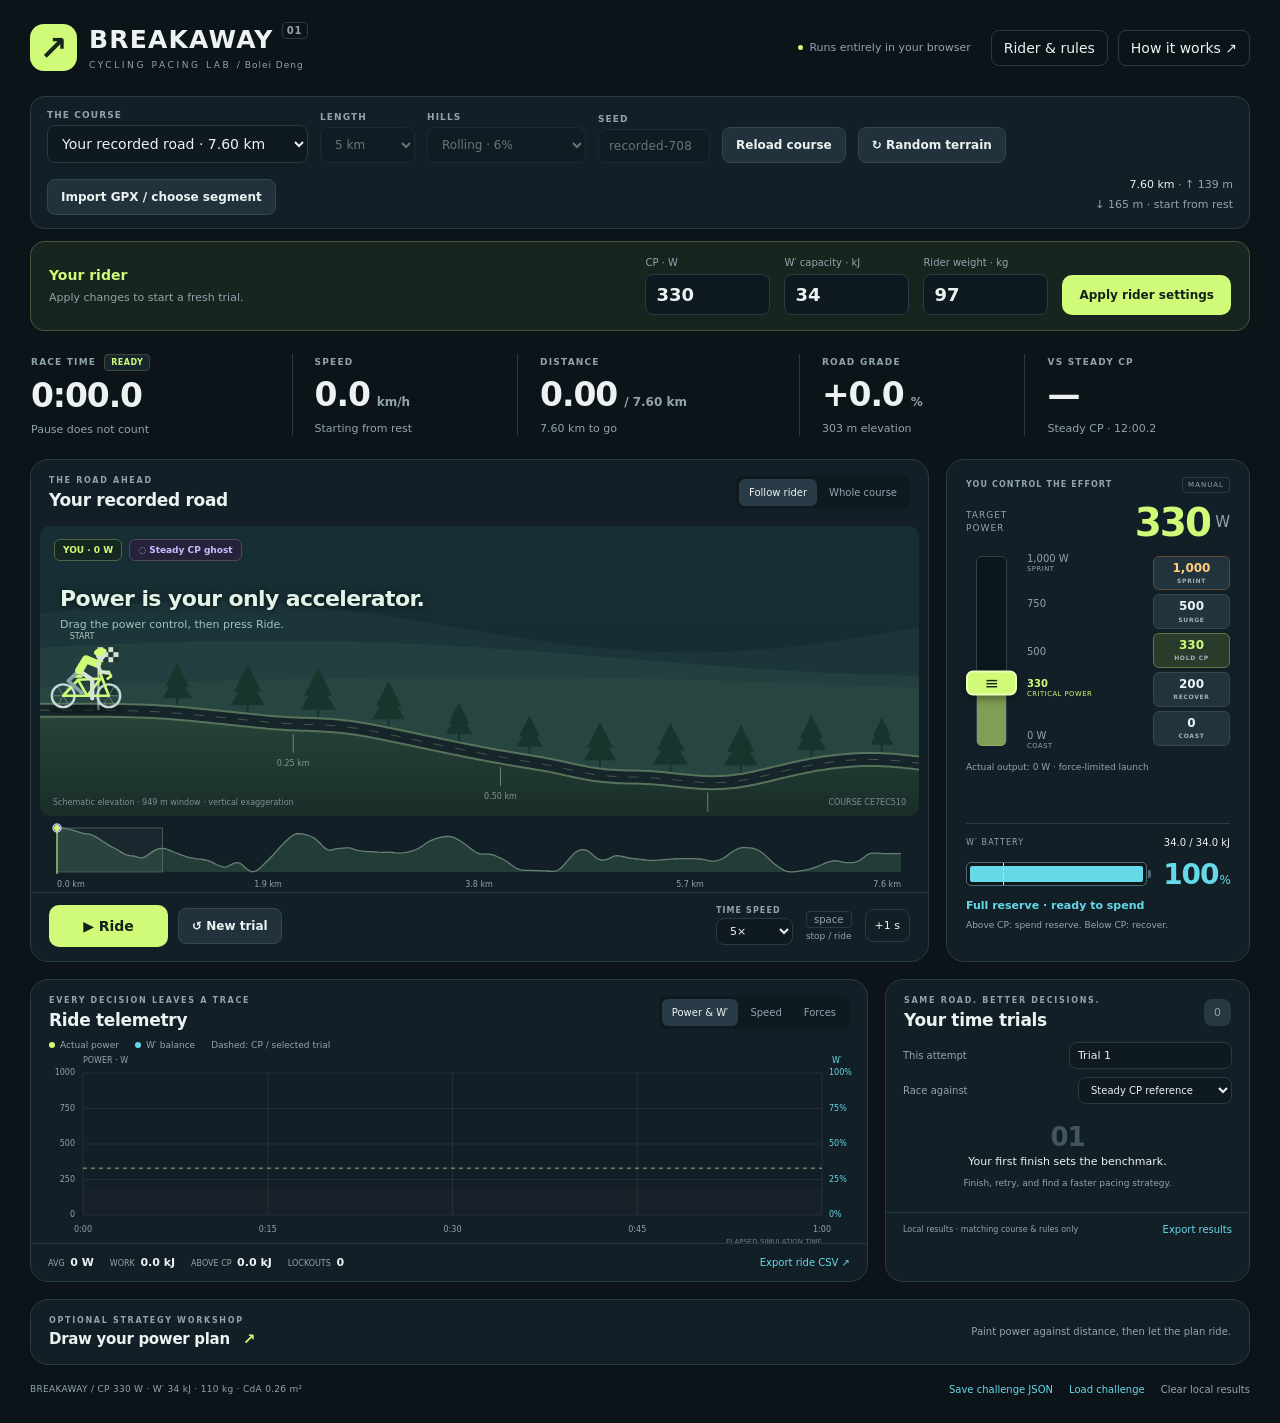
==== commit b958a4a6: "Add GPX segment import and visible cycling rider settings" ====
--- a/static/teaching/cycling-pacing-game/index.html
+++ b/static/teaching/cycling-pacing-game/index.html
@@ -24,7 +24,15 @@
 .rail-labels span{left:0;right:auto}
 @media(max-width:650px){.rail-labels{display:none}}
 .power-rail[aria-disabled="true"]{opacity:.4;cursor:not-allowed}.modepill.recovery{color:var(--amber);border-color:var(--amber)}
+.rider-quick-settings{display:flex;flex-wrap:wrap;align-items:end;gap:14px;margin-top:12px;padding:15px 18px;border:1px solid #43563b;border-radius:14px;background:#18251f}
+.rider-quick-settings .quick-intro{margin-right:auto;align-self:center}
+.rider-quick-settings .quick-intro strong{display:block;font-size:14px;margin-bottom:5px;color:var(--lime)}
+.rider-quick-settings label{font-size:10px;color:var(--muted);display:flex;flex-direction:column;gap:6px}
+.rider-quick-settings input{width:125px;color:var(--ink);font-size:18px;font-weight:600}
+.rider-quick-settings .primary{font-size:12px;padding:12px 16px}
+@media(max-width:650px){.rider-quick-settings{gap:10px;padding:14px}.rider-quick-settings .quick-intro{width:100%}.rider-quick-settings label{flex:1;min-width:80px}.rider-quick-settings input{width:100%}.rider-quick-settings .primary{width:100%}}
 </style>
+<link rel="stylesheet" href="gpx-import.css">
 </head>
 <body>
 <div class="app">
@@ -38,8 +46,16 @@
   <div class="field short"><label for="hillSize">HILLS</label><select id="hillSize"><option value="3">Gentle · 3%</option><option value="6" selected>Rolling · 6%</option><option value="10">Steep · 10%</option><option value="12">Very steep · 12%</option></select></div>
   <div class="field seedfield"><label for="seed">SEED</label><input id="seed" value="GT-2026" maxlength="50" spellcheck="false"></div>
   <button id="generateBtn" class="secondary">Build course</button><button id="randomBtn" class="secondary" title="Generate a new seeded rolling course">↻ Random terrain</button>
+  <button id="importGpxBtn" class="secondary">Import GPX / choose segment</button>
   <div class="coursemeta" id="courseMeta"></div>
 </section>
+<form id="quickRiderForm" class="rider-quick-settings" aria-label="Your rider settings">
+ <div class="quick-intro"><strong>Your rider</strong><small>Apply changes to start a fresh trial.</small></div>
+ <label for="quickCP">CP · W<input id="quickCP" type="number" min="50" max="900" step="1" value="330" required></label>
+ <label for="quickWPrime">W′ capacity · kJ<input id="quickWPrime" type="number" min="1" max="100" step="0.1" value="34" required></label>
+ <label for="quickRiderMass">Rider weight · kg<input id="quickRiderMass" type="number" min="30" max="200" step="0.1" value="97" required></label>
+ <button type="submit" class="primary">Apply rider settings</button>
+</form>
 <div class="stats" aria-label="Live ride statistics">
   <div class="stat"><label>RACE TIME <span id="statusPill" class="status">READY</span></label><div id="timeValue">0:00.0</div><small>Pause does not count</small></div>
   <div class="stat"><label>SPEED</label><div><span id="speedValue">0.0</span><em>km/h</em></div><small id="accelValue">Starting from rest</small></div>
@@ -105,6 +121,28 @@
 <footer><span>BREAKAWAY / <span id="footerParams">CP 330 W · W′ 34 kJ · 110 kg · CdA 0.26 m²</span></span><div><button id="saveChallengeBtn" class="textbtn">Save challenge JSON</button><button id="loadChallengeBtn" class="textbtn">Load challenge</button><input type="file" id="challengeFile" accept=".json,application/json" hidden><button id="clearBoardBtn" class="textbtn muted">Clear local results</button></div></footer>
 </div>
 <div id="toast" class="toast hidden" role="status"></div>
+<dialog id="gpxDialog" aria-labelledby="gpxTitle">
+ <div class="dialoghead"><div><span class="eyebrow">YOUR RIDE, YOUR CHALLENGE</span><h2 id="gpxTitle">Choose a stretch of road</h2></div><button class="close" data-close="gpxDialog" aria-label="Close GPX importer">×</button></div>
+ <p class="gpx-intro">Open a GPX from your ride, then pick the part you want to race. Your file stays in this browser; nothing is uploaded.</p>
+ <label class="gpx-upload" for="gpxFile">Choose a GPX file <small>Track or route with elevation · up to 20 MB</small><input id="gpxFile" type="file" accept=".gpx,application/gpx+xml,application/xml,text/xml"></label>
+ <p id="gpxError" class="gpx-error" role="alert"></p>
+ <div id="gpxEditor" hidden>
+  <div class="gpx-options"><div class="field"><label for="gpxTrack">TRACK / CONTINUOUS SECTION</label><select id="gpxTrack"></select></div><div class="field"><label for="gpxSmoothing">ELEVATION SMOOTHING</label><select id="gpxSmoothing"><option value="20">Light · 20 m radius</option><option value="50">Stronger · 50 m radius</option><option value="0">None</option></select></div></div>
+  <p id="gpxNotes" class="gpx-note"></p>
+  <div class="gpx-previews">
+   <div class="gpx-map-panel"><span class="eyebrow">ROUTE OUTLINE · NORTH UP</span><svg id="gpxMap" viewBox="0 0 400 240" role="img" aria-label="Route outline with the chosen segment highlighted"></svg><p class="gpx-note">Green: selected segment. No map tiles needed.</p></div>
+   <div class="gpx-profile-panel"><span class="eyebrow">ELEVATION · DRAG A START OR FINISH MARKER</span><svg id="gpxProfile" viewBox="0 0 600 240" role="img" aria-label="Elevation profile with draggable segment boundaries"></svg><p class="gpx-note">Gray: recorded elevation. Green: selected terrain with your smoothing setting. Use the fields below for precise selection.</p></div>
+  </div>
+  <div class="gpx-crop-controls">
+   <div><label for="gpxStart">START · KM INTO THIS SECTION</label><input id="gpxStart" type="number" min="0" step="0.001"><input id="gpxStartSlider" type="range" min="0" step="1" aria-label="Segment start distance"></div>
+   <div><label for="gpxEnd">FINISH · KM INTO THIS SECTION</label><input id="gpxEnd" type="number" min="0" step="0.001"><input id="gpxEndSlider" type="range" min="0" step="1" aria-label="Segment finish distance"></div>
+  </div>
+  <div class="gpx-summary" id="gpxSummary" role="status"></div>
+  <p class="gpx-note">Choose 100 m–30 km. Elevation is resampled every 10 m; smoothing reduces GPS noise. The game uses this terrain with your chosen power, starting from rest—not your recorded speed or effort.</p>
+  <p class="gpx-note">Applying a segment starts a new trial. To keep the course, use “Save challenge JSON” after importing; that file contains terrain, not GPS coordinates.</p>
+ </div>
+ <div class="dialogactions"><button id="gpxCancel" class="quiet" data-close="gpxDialog">Cancel</button><button id="gpxApply" class="primary" disabled>Use this segment</button></div>
+</dialog>
 <dialog id="settingsDialog">
  <form id="settingsForm"><div class="dialoghead"><div><span class="eyebrow">EXPERIMENT SETTINGS</span><h2>Rider, physics & game rules</h2></div><button type="button" class="close" data-close="settingsDialog" aria-label="Close settings">×</button></div>
  <p class="muted">Applying settings starts a new trial. Times are compared only when every physics setting and game rule matches.</p>
@@ -317,7 +355,7 @@
 });
 </script>
 <script>/* Breakaway Pacing Lab — interface and vector-rendered game scene.
-   No external scripts, fonts, images, telemetry or network dependencies. */
+   No third-party scripts, fonts, images, telemetry or network dependencies. */
 (function(){
 'use strict';
 const C=window.CyclingCore,$=id=>document.getElementById(id),clamp=C.clamp;
@@ -345,7 +383,9 @@
 function freshTrial(){running=false;state=C.initial(config);target=config.cp;trace=[];eventLog=[];nextSample=.25;accumulator=0;savedFinish=false;preview=null;simulationError=false;record(true);$('trialName').value='Trial '+(matching().length+1);$('finishDialog').close();updateBoard();updateUI();render();}
 function setCourse(next){course=next;plan=Array(80).fill(config.cp);planEnabled=false;$('planEnabled').checked=false;ghostChoice='cp';$('ghostSelect').value='cp';calculateBaseline();freshTrial();syncCourseUI();}
 function syncCourseUI(){const known=['recorded','rolling','punchy','pass','flat','descent'];const kind=course.meta.kind;
+ $('quickCP').value=config.cp;$('quickWPrime').value=config.wPrime/1000;$('quickRiderMass').value=config.riderMass;
  if(!known.includes(kind)&&!$('courseType').querySelector('[value="custom"]')){const o=document.createElement('option');o.value='custom';o.textContent='Loaded custom course';$('courseType').append(o);}
+ if($('courseType').querySelector('[value="custom"]'))$('courseType').querySelector('[value="custom"]').textContent=kind==='gpx'?'Your GPX segment':'Loaded custom course';
  $('courseType').value=known.includes(kind)?kind:'custom';$('seed').value=course.meta.seed||'GT-2026';
  if(known.includes(kind)&&kind!=='recorded')$('courseLength').value=String(course.length);
  toggleCourseFields();$('courseTitle').textContent=course.meta.name;$('courseCode').textContent='COURSE '+course.id.toUpperCase();
@@ -523,7 +563,10 @@
 async function loadChallenge(file){if(!file)return;try{if(file.size>3000000)throw new Error('Challenge file exceeds 3 MB.');const d=JSON.parse(await file.text());if(d.format!=='breakaway-challenge'||d.version!==1)throw new Error('Not a compatible Breakaway challenge.');const cfg=C.validateConfig(d.config),r=new C.Course(d.course?.s,d.course?.h,d.course?.meta);if(!Array.isArray(d.plan)||d.plan.length!==80||!d.plan.every(p=>Number.isFinite(p)&&p>=0&&p<=1000))throw new Error('The power plan must have 80 finite values from 0–1000 W.');if(!askDiscard())return;config=cfg;setCourse(r);plan=d.plan.map(Math.round);planEnabled=!!d.planEnabled;$('planEnabled').checked=planEnabled;record(true);updateUI();render();notify('Challenge loaded: same terrain, physics, game rules and power plan.');}catch(e){notify('Could not load challenge: '+e.message,true);}finally{$('challengeFile').value='';}}
 function showSettings(){pause();fillSettings(config);$('settingsDialog').showModal();}
 function fillSettings(c){for(const el of $('settingsForm').elements)if(el.name&&c[el.name]!==undefined)el.value=el.name==='wPrime'?c.wPrime/1000:el.name==='efficiency'?c.efficiency*100:c[el.name];}
-$('settingsForm').onsubmit=e=>{e.preventDefault();try{const c={...config};for(const el of $('settingsForm').elements)if(el.name)c[el.name]=['recoveryModel','depletionMode'].includes(el.name)?el.value:Number(el.value);c.wPrime*=1000;c.efficiency/=100;const good=C.validateConfig(c);if(!askDiscard())return;config=good;plan=Array(80).fill(config.cp);planEnabled=false;$('planEnabled').checked=false;calculateBaseline();freshTrial();syncCourseUI();$('settingsDialog').close();notify('Settings applied. A fresh leaderboard category keeps comparisons fair.');}catch(err){notify(err.message,true);}};
+function applyRiderSettings(c){const good=C.validateConfig(c);if(!askDiscard())return false;pause();config=good;plan=Array(80).fill(config.cp);planEnabled=false;$('planEnabled').checked=false;calculateBaseline();freshTrial();syncCourseUI();notify('Rider settings applied. Your new trial starts with a full W′ reserve.');return true;}
+$('settingsForm').onsubmit=e=>{e.preventDefault();try{const c={...config};for(const el of $('settingsForm').elements)if(el.name)c[el.name]=['recoveryModel','depletionMode'].includes(el.name)?el.value:Number(el.value);c.wPrime*=1000;c.efficiency/=100;if(applyRiderSettings(c))$('settingsDialog').close();}catch(err){notify(err.message,true);}};
+$('quickRiderForm').addEventListener('focusin',()=>{if(running)pause();});
+$('quickRiderForm').onsubmit=e=>{e.preventDefault();try{applyRiderSettings({...config,cp:Number($('quickCP').value),wPrime:Number($('quickWPrime').value)*1000,riderMass:Number($('quickRiderMass').value)});}catch(err){notify(err.message,true);}};
 $('settingsBtn').onclick=showSettings;$('restoreDefaultsBtn').onclick=()=>fillSettings(C.DEFAULTS);
 $('helpBtn').onclick=()=>{pause();$('helpDialog').showModal();};for(const b of document.querySelectorAll('[data-close]'))b.onclick=()=>$(b.dataset.close).close();
 $('courseType').onchange=toggleCourseFields;$('generateBtn').onclick=()=>buildCourse(false);$('randomBtn').onclick=()=>buildCourse(true);
@@ -556,7 +599,9 @@
 }
 loadBoard();calculateBaseline();freshTrial();syncCourseUI();setChart('power');requestAnimationFrame(frame);
 // Introspection for reproducible tests; not a tamper-proof online competition.
-window.Breakaway={core:C,get state(){return state;},get config(){return config;},get course(){return course;},get trace(){return trace;},get events(){return eventLog;},get board(){return board;},get baseline(){return baseline;},get plan(){return plan;},get running(){return running;},get preview(){return preview;},setPower,pause,advance:advanceSeconds,newTrial:freshTrial,setCourse,previewPlan,render,updateUI};
+window.Breakaway={core:C,get state(){return state;},get config(){return config;},get course(){return course;},get trace(){return trace;},get events(){return eventLog;},get board(){return board;},get baseline(){return baseline;},get plan(){return plan;},get running(){return running;},get preview(){return preview;},setPower,pause,advance:advanceSeconds,newTrial:freshTrial,setCourse,previewPlan,render,updateUI,importCourse(next){if(!askDiscard())return false;setCourse(next);notify('Your GPX segment is ready. Press Ride to begin.');return true;}};
 })();
 </script>
+<script src="gpx-core.js"></script>
+<script src="gpx-import.js"></script>
 </body></html>
--- a/static/teaching/cycling-pacing-game/gpx-import.css
+++ b/static/teaching/cycling-pacing-game/gpx-import.css
@@ -0,0 +1,26 @@
+#gpxDialog { max-width: 1000px; text-align: left; }
+.gpx-intro { color: var(--muted); line-height: 1.6; margin: 12px 0 18px; }
+.gpx-upload { display: flex; flex-direction: column; gap: 8px; padding: 16px; background: #0e1920; border: 1px dashed #516b75; border-radius: 10px; font-weight: 600; }
+.gpx-upload input { width: 100%; font-weight: normal; }
+.gpx-error { color: var(--red); line-height: 1.5; margin: 12px 0; }
+.gpx-error:empty { display: none; }
+.gpx-options { display: grid; grid-template-columns: 1fr 230px; gap: 15px; margin: 18px 0 10px; }
+.gpx-options .field { min-width: 0; }
+.gpx-note { color: var(--muted); font-size: 11px; line-height: 1.6; margin: 10px 0; }
+.gpx-previews { display: grid; grid-template-columns: 2fr 3fr; gap: 12px; margin: 16px 0; }
+.gpx-previews>div { min-width: 0; background: #0b171d; border: 1px solid var(--line); border-radius: 10px; padding: 12px; }
+.gpx-previews svg { width: 100%; height: 200px; display: block; }
+#gpxProfile { touch-action: none; cursor: ew-resize; }
+.gpx-crop-controls { display: grid; grid-template-columns: 1fr 1fr; gap: 22px; }
+.gpx-crop-controls label { display: block; font-size: 10px; color: var(--muted); margin-bottom: 6px; }
+.gpx-crop-controls input { width: 100%; }
+.gpx-crop-controls input[type=range] { accent-color: var(--lime); padding: 0; min-height: 36px; }
+.gpx-summary { background: #243829; border: 1px solid #4a6540; padding: 12px; border-radius: 8px; line-height: 1.6; color: var(--lime); margin: 12px 0; }
+.gpx-summary.invalid { color: var(--amber); background: #362b1c; border-color: #856235; }
+@media(max-width:650px) {
+  .gpx-options,.gpx-previews { grid-template-columns: 1fr; }
+  .gpx-previews svg { height: 170px; }
+  .gpx-crop-controls { gap: 12px; }
+  #gpxDialog { padding: 18px; }
+  #gpxDialog .dialogactions { flex-wrap: wrap; }
+}
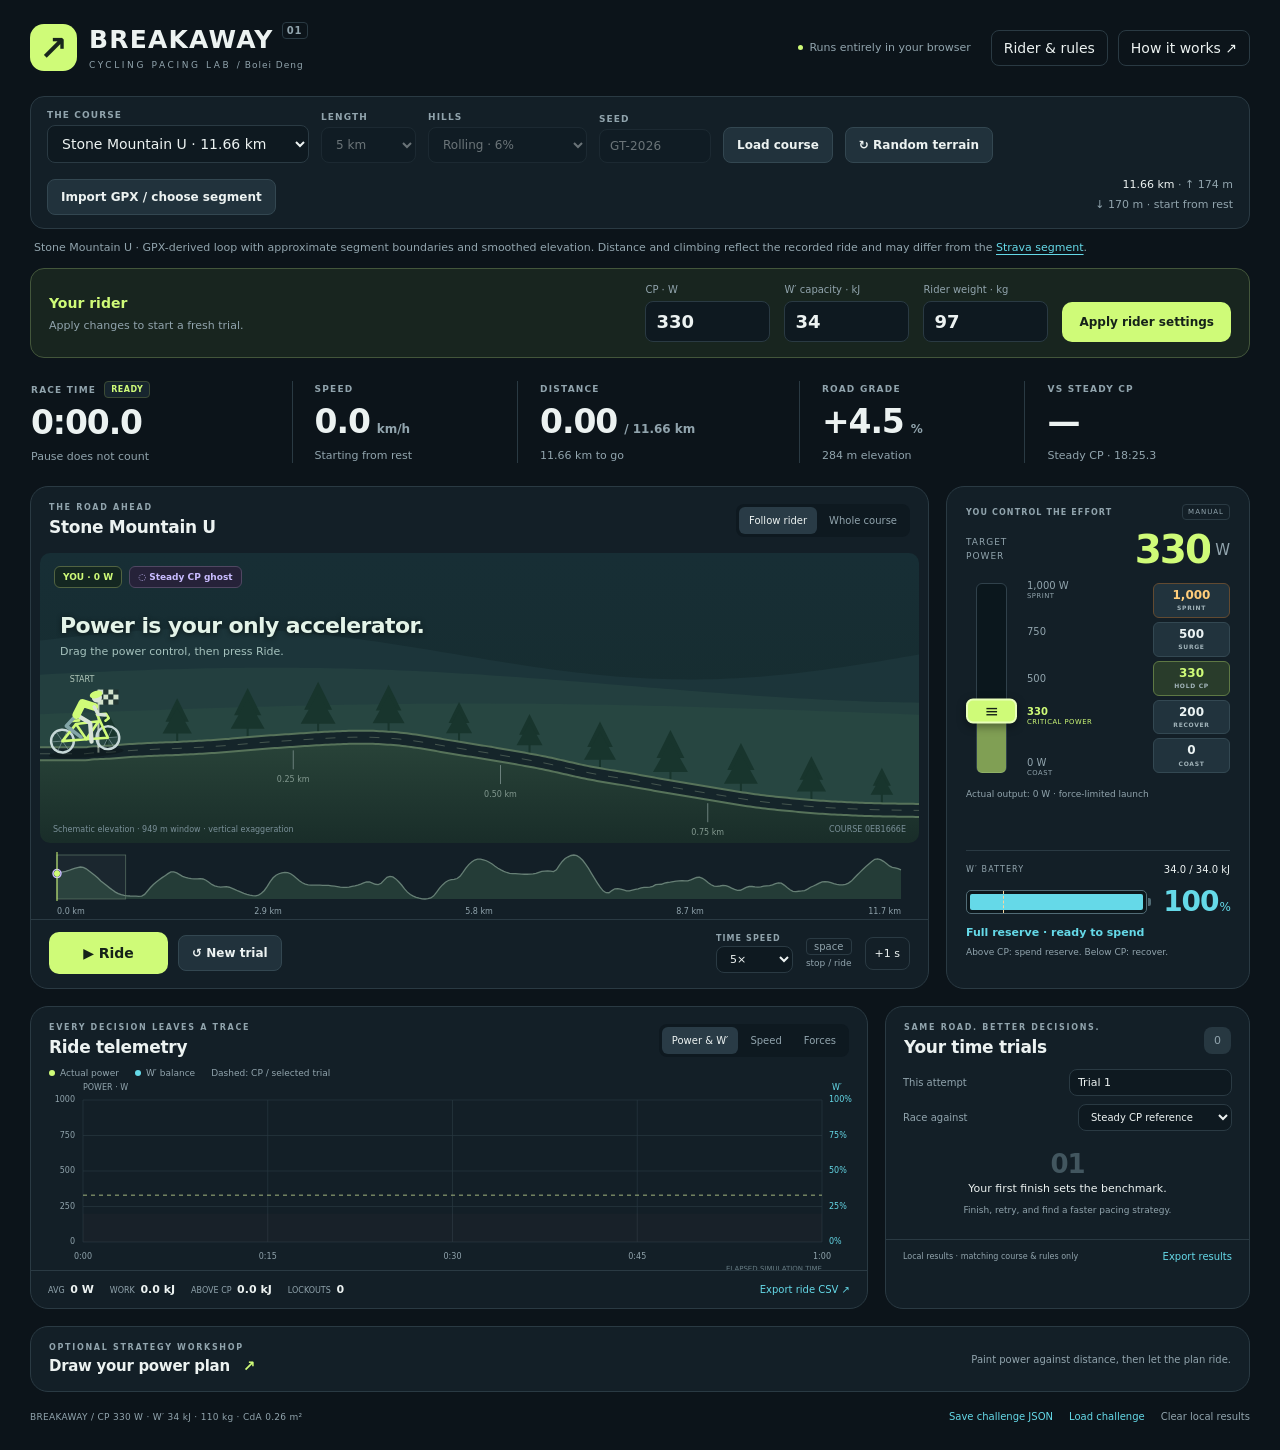
==== commit e217a2f6: "Add Stone Mountain U as the default cycling course" ====
--- a/static/teaching/cycling-pacing-game/index.html
+++ b/static/teaching/cycling-pacing-game/index.html
@@ -41,7 +41,7 @@
   <div class="head-actions"><span class="offline"><i></i> Runs entirely in your browser</span><button id="settingsBtn" class="quiet">Rider & rules</button><button id="helpBtn" class="quiet">How it works <span aria-hidden="true">↗</span></button></div>
 </header>
 <section class="coursebar" aria-label="Course setup">
-  <div class="field coursefield"><label for="courseType">THE COURSE</label><select id="courseType"><option value="recorded">Your recorded road · 7.60 km</option><option value="rolling">Rolling hills</option><option value="punchy">Punchy hills</option><option value="pass">Mountain pass</option><option value="flat">Flat time trial</option><option value="descent">Downhill lab</option></select></div>
+  <div class="field coursefield"><label for="courseType">THE COURSE</label><select id="courseType"><option value="stone-mountain-u" selected>Stone Mountain U · 11.66 km</option><option value="recorded">Your recorded road · 7.60 km</option><option value="rolling">Rolling hills</option><option value="punchy">Punchy hills</option><option value="pass">Mountain pass</option><option value="flat">Flat time trial</option><option value="descent">Downhill lab</option></select></div>
   <div class="field short"><label for="courseLength">LENGTH</label><select id="courseLength"><option value="1000">1 km</option><option value="3000">3 km</option><option value="5000" selected>5 km</option><option value="8000">8 km</option><option value="10000">10 km</option></select></div>
   <div class="field short"><label for="hillSize">HILLS</label><select id="hillSize"><option value="3">Gentle · 3%</option><option value="6" selected>Rolling · 6%</option><option value="10">Steep · 10%</option><option value="12">Very steep · 12%</option></select></div>
   <div class="field seedfield"><label for="seed">SEED</label><input id="seed" value="GT-2026" maxlength="50" spellcheck="false"></div>
@@ -49,6 +49,7 @@
   <button id="importGpxBtn" class="secondary">Import GPX / choose segment</button>
   <div class="coursemeta" id="courseMeta"></div>
 </section>
+<p id="stoneCourseNote" class="small muted" style="margin:10px 4px;line-height:1.6" hidden>Stone Mountain U · GPX-derived loop with approximate segment boundaries and smoothed elevation. Distance and climbing reflect the recorded ride and may differ from the <a href="https://www.strava.com/segments/644775" target="_blank" rel="noopener">Strava segment</a>.</p>
 <form id="quickRiderForm" class="rider-quick-settings" aria-label="Your rider settings">
  <div class="quick-intro"><strong>Your rider</strong><small>Apply changes to start a fresh trial.</small></div>
  <label for="quickCP">CP · W<input id="quickCP" type="number" min="50" max="900" step="1" value="330" required></label>
@@ -59,13 +60,13 @@
 <div class="stats" aria-label="Live ride statistics">
   <div class="stat"><label>RACE TIME <span id="statusPill" class="status">READY</span></label><div id="timeValue">0:00.0</div><small>Pause does not count</small></div>
   <div class="stat"><label>SPEED</label><div><span id="speedValue">0.0</span><em>km/h</em></div><small id="accelValue">Starting from rest</small></div>
-  <div class="stat"><label>DISTANCE</label><div><span id="distanceValue">0.00</span><em id="totalValue">/ 7.60 km</em></div><small id="remainingValue">7.60 km to go</small></div>
-  <div class="stat"><label>ROAD GRADE</label><div><span id="gradeValue">0.0</span><em>%</em></div><small id="elevationValue">303 m elevation</small></div>
+  <div class="stat"><label>DISTANCE</label><div><span id="distanceValue">0.00</span><em id="totalValue">/ 11.66 km</em></div><small id="remainingValue">11.66 km to go</small></div>
+  <div class="stat"><label>ROAD GRADE</label><div><span id="gradeValue">0.0</span><em>%</em></div><small id="elevationValue">284 m elevation</small></div>
   <div class="stat"><label id="ghostLabel">VS STEADY CP</label><div id="deltaValue">—</div><small id="ghostMeta">The ghost starts beside you</small></div>
 </div>
 <main class="main-grid">
 <section class="card ride-card">
- <div class="cardhead"><div><span class="eyebrow">THE ROAD AHEAD</span><h2 id="courseTitle">Your recorded road</h2></div><div class="segmented" aria-label="Camera view"><button id="followBtn" class="selected">Follow rider</button><button id="wholeBtn">Whole course</button></div></div>
+ <div class="cardhead"><div><span class="eyebrow">THE ROAD AHEAD</span><h2 id="courseTitle">Stone Mountain U</h2></div><div class="segmented" aria-label="Camera view"><button id="followBtn" class="selected">Follow rider</button><button id="wholeBtn">Whole course</button></div></div>
  <div class="scene-wrap"><canvas id="scene" aria-label="Animated cyclist moving along the terrain"></canvas>
    <div class="scenechips"><span id="riderChip">YOU · 330 W target</span><span id="ghostChip" class="ghostchip">◌ Steady CP ghost</span></div>
    <div id="sceneMessage" class="scene-message"><b>Power is your only accelerator.</b><span>Drag the power control, then press Ride.</span></div>
@@ -180,7 +181,7 @@
  <p>The road coordinate is <b>distance along the road</b>, not horizontal distance. Elevation uses shape-preserving cubic interpolation, with its derivative used for the slope. A 600 N default drive-force limit removes the power/speed singularity at rest. During the first moments of a launch, actual power is lower than requested; both mechanical work and W′ use <b>actual output</b>. At 100% drivetrain efficiency this matches the wheel-power convention of your MATLAB demo. With η &lt; 1, CP and W′ are interpreted at the upstream power-meter location.</p>
  <p>Motion and battery are integrated with fixed 0.025 s fourth-order Runge–Kutta steps. Depletion, unlock and finish events are resolved within a step. This is a forward-only point-mass model: no gear/cadence dynamics, wheel inertia, cornering, traction slip or drafting. Coasting to zero on a hill means stopping, not rolling backward. The scene exaggerates elevation and the bicycle size for visibility.</p>
  <h3>Two ways to compare strategies</h3><p><b>Manual:</b> pause at any point and choose the next power. The telemetry records actual power, W′ and speed versus time. <b>Planner:</b> expand “Draw your power plan” and paint an 80-block target profile versus distance. Preview computes its finish without entering the leaderboard; enabling the plan lets you watch it ride. The climb/recover preset is a heuristic, not an optimizer. Every preview starts from rest at the beginning.</p>
- <h3>Your supplied terrain</h3><p>The 7.60 km course comes from <code>matlab-cycling/terrain.csv</code>: 1,521 smoothed elevation samples from your uploaded archive, with no latitude or longitude included. Rider defaults are retained from <code>cycling_demo.m</code>. The game is not a replay of your measured ride: it starts from rest, adds W′ limits, and uses your chosen power. The MATLAB file declared a 600 N force cap without actually applying it; this game applies the cap.</p>
+ <h3>Your supplied terrain</h3><p>The default Stone Mountain U course is a GPX-derived 11.66 km loop, resampled at approximately 10 m with light elevation smoothing. Its segment boundaries are approximate; distance and climbing may differ from Strava. The original recorded road remains available in the course menu.</p><p>The 7.60 km course comes from <code>matlab-cycling/terrain.csv</code>: 1,521 smoothed elevation samples from your uploaded archive, with no latitude or longitude included. Rider defaults are retained from <code>cycling_demo.m</code>. The game is not a replay of your measured ride: it starts from rest, adds W′ limits, and uses your chosen power. The MATLAB file declared a 600 N force cap without actually applying it; this game applies the cap.</p>
  <h3>Sources</h3>
  <p><a href="https://pubmed.ncbi.nlm.nih.gov/28121252/" target="_blank" rel="noopener noreferrer">Martin et al. (1998), Validation of a Mathematical Model for Road Cycling Power.</a><br><a href="https://pubmed.ncbi.nlm.nih.gov/22382171/" target="_blank" rel="noopener noreferrer">Skiba et al. (2012), Modeling the Expenditure and Reconstitution of Work Capacity above Critical Power.</a><br><a href="https://pubmed.ncbi.nlm.nih.gov/25425258/" target="_blank" rel="noopener noreferrer">Skiba et al. (2015), Intramuscular Determinants of the Ability to Recover Work Capacity above Critical Power.</a><br><a href="https://link.springer.com/article/10.1007/s00421-025-05912-0" target="_blank" rel="noopener noreferrer">Welburn et al. (2026 issue; online 2025), W′ Reconstitution Modelling During Intermittent Exercise Performed to Task Failure. Equations 3–6 and individualization limitations.</a><br><a href="https://pubmed.ncbi.nlm.nih.gov/33787532/" target="_blank" rel="noopener noreferrer">Caen et al. (2021), W′ Recovery Kinetics after Exhaustion: A Two-Phase Exponential Process Influenced by Aerobic Fitness.</a></p>
  <h3>Offline and on your website</h3><p>This file contains its own code and terrain. It makes no network requests during play. Upload the HTML to a static website to publish it. Save a challenge JSON to share the exact course, physics and power plan. Results stay in this browser’s local storage where supported; CSV downloads let students submit trials. Browser storage can be cleared or blocked, so export important results.</p>
@@ -354,6 +355,7 @@
   return {VERSION,DEFAULTS,clamp,hash,random,validateConfig,Course,makeCourse,tau,batteryRate,batteryAfter,recoverySeconds,forces,initial,rk4,step,sample,simulate,signature};
 });
 </script>
+<script src="stone-mountain-u.js"></script>
 <script>/* Breakaway Pacing Lab — interface and vector-rendered game scene.
    No third-party scripts, fonts, images, telemetry or network dependencies. */
 (function(){
@@ -361,7 +363,8 @@
 const C=window.CyclingCore,$=id=>document.getElementById(id),clamp=C.clamp;
 const colors={lime:'#cffb78',cyan:'#65d9e8',amber:'#ffcd7a',red:'#ff877a',ghost:'#c9bcff',ink:'#ecf2f1',muted:'#91a4ad',grid:'#2a3a43'};
 const recorded=JSON.parse($('routeData').textContent),STORE='breakaway-trials-v1';
-let config=C.validateConfig(C.DEFAULTS),course=new C.Course(recorded.s,recorded.h,recorded.meta),state=C.initial(config);
+const builtInCourses={recorded,'stone-mountain-u':window.STONE_MOUNTAIN_U};
+let config=C.validateConfig(C.DEFAULTS),course=new C.Course(builtInCourses['stone-mountain-u'].s,builtInCourses['stone-mountain-u'].h,builtInCourses['stone-mountain-u'].meta),state=C.initial(config);
 let running=false,target=config.cp,trace=[],eventLog=[],nextSample=0.25,accumulator=0,lastFrame=0,lastPaint=0;
 let view='follow',chartTab='power',plan=Array(80).fill(config.cp),planEnabled=false,baseline=null,ghostChoice='cp';
 let board=[],savedFinish=false,hoverTime=null,toastTimer=null,preview=null,simulationError=false;
@@ -382,20 +385,21 @@
 function pause(){running=false;accumulator=0;updateUI();}
 function freshTrial(){running=false;state=C.initial(config);target=config.cp;trace=[];eventLog=[];nextSample=.25;accumulator=0;savedFinish=false;preview=null;simulationError=false;record(true);$('trialName').value='Trial '+(matching().length+1);$('finishDialog').close();updateBoard();updateUI();render();}
 function setCourse(next){course=next;plan=Array(80).fill(config.cp);planEnabled=false;$('planEnabled').checked=false;ghostChoice='cp';$('ghostSelect').value='cp';calculateBaseline();freshTrial();syncCourseUI();}
-function syncCourseUI(){const known=['recorded','rolling','punchy','pass','flat','descent'];const kind=course.meta.kind;
+function syncCourseUI(){const known=['recorded','stone-mountain-u','rolling','punchy','pass','flat','descent'];const kind=course.meta.kind;
+ $('stoneCourseNote').hidden=kind!=='stone-mountain-u';
  $('quickCP').value=config.cp;$('quickWPrime').value=config.wPrime/1000;$('quickRiderMass').value=config.riderMass;
  if(!known.includes(kind)&&!$('courseType').querySelector('[value="custom"]')){const o=document.createElement('option');o.value='custom';o.textContent='Loaded custom course';$('courseType').append(o);}
  if($('courseType').querySelector('[value="custom"]'))$('courseType').querySelector('[value="custom"]').textContent=kind==='gpx'?'Your GPX segment':'Loaded custom course';
  $('courseType').value=known.includes(kind)?kind:'custom';$('seed').value=course.meta.seed||'GT-2026';
- if(known.includes(kind)&&kind!=='recorded')$('courseLength').value=String(course.length);
+ if(known.includes(kind)&&!builtInCourses[kind])$('courseLength').value=String(course.length);
  toggleCourseFields();$('courseTitle').textContent=course.meta.name;$('courseCode').textContent='COURSE '+course.id.toUpperCase();
  $('courseMeta').innerHTML=`<b>${(course.length/1000).toFixed(2)} km</b> · ↑ ${Math.round(course.ascent)} m<br>↓ ${Math.round(course.descent)} m · start from rest`;
  $('footerParams').textContent=`CP ${config.cp} W · W′ ${config.wPrime/1000} kJ · ${config.riderMass+config.bikeMass} kg · CdA ${config.cda.toFixed(2)} m²`;
 }
-function toggleCourseFields(){const rec=$('courseType').value==='recorded'||$('courseType').value==='custom';for(const id of ['courseLength','hillSize','seed'])$(id).disabled=rec;$('generateBtn').textContent=rec?'Reload course':'Build course';}
+function toggleCourseFields(){const rec=!!builtInCourses[$('courseType').value]||$('courseType').value==='custom';for(const id of ['courseLength','hillSize','seed'])$(id).disabled=rec;$('generateBtn').textContent=rec?'Load course':'Build course';}
 function buildCourse(randomize=false){if(!askDiscard())return;let kind=$('courseType').value;
- if(randomize){if(kind==='recorded'||kind==='custom'||kind==='flat'||kind==='descent')kind='rolling';$('courseType').value=kind;$('seed').value='RIDE-'+Math.random().toString(36).slice(2,8).toUpperCase();}
- try{const next=kind==='recorded'?new C.Course(recorded.s,recorded.h,recorded.meta):kind==='custom'?new C.Course(course.s,course.h,course.meta):C.makeCourse(kind,Number($('courseLength').value)||5000,$('seed').value||'GT-2026',Number($('hillSize').value));setCourse(next);notify('Course ready. Completed times stay grouped by the same course and rules.');}catch(e){notify(e.message,true);}}
+ if(randomize){if(builtInCourses[kind]||kind==='custom'||kind==='flat'||kind==='descent')kind='rolling';$('courseType').value=kind;$('seed').value='RIDE-'+Math.random().toString(36).slice(2,8).toUpperCase();}
+ try{const saved=builtInCourses[kind];const next=saved?new C.Course(saved.s,saved.h,saved.meta):kind==='custom'?new C.Course(course.s,course.h,course.meta):C.makeCourse(kind,Number($('courseLength').value)||5000,$('seed').value||'GT-2026',Number($('hillSize').value));setCourse(next);notify('Course ready. Completed times stay grouped by the same course and rules.');}catch(e){notify(e.message,true);}}
 function setPower(p,manual=true){if(state.locked)return;p=Number(p);if(!Number.isFinite(p))return;target=Math.round(clamp(p,0,1000));if(manual&&planEnabled){planEnabled=false;$('planEnabled').checked=false;notify('Manual control: the power plan is now off.');}record(true);updateUI();render();}
 function startPause(){if(simulationError)return;if(state.finished){notify('This trial has finished. Choose New trial to ride again.');return;}running=!running;accumulator=0;lastFrame=performance.now();updateUI();render();}
 function simTick(dt){if(state.finished)return;const p=desired(),events=C.step(state,course,config,state.locked?330:p,dt);
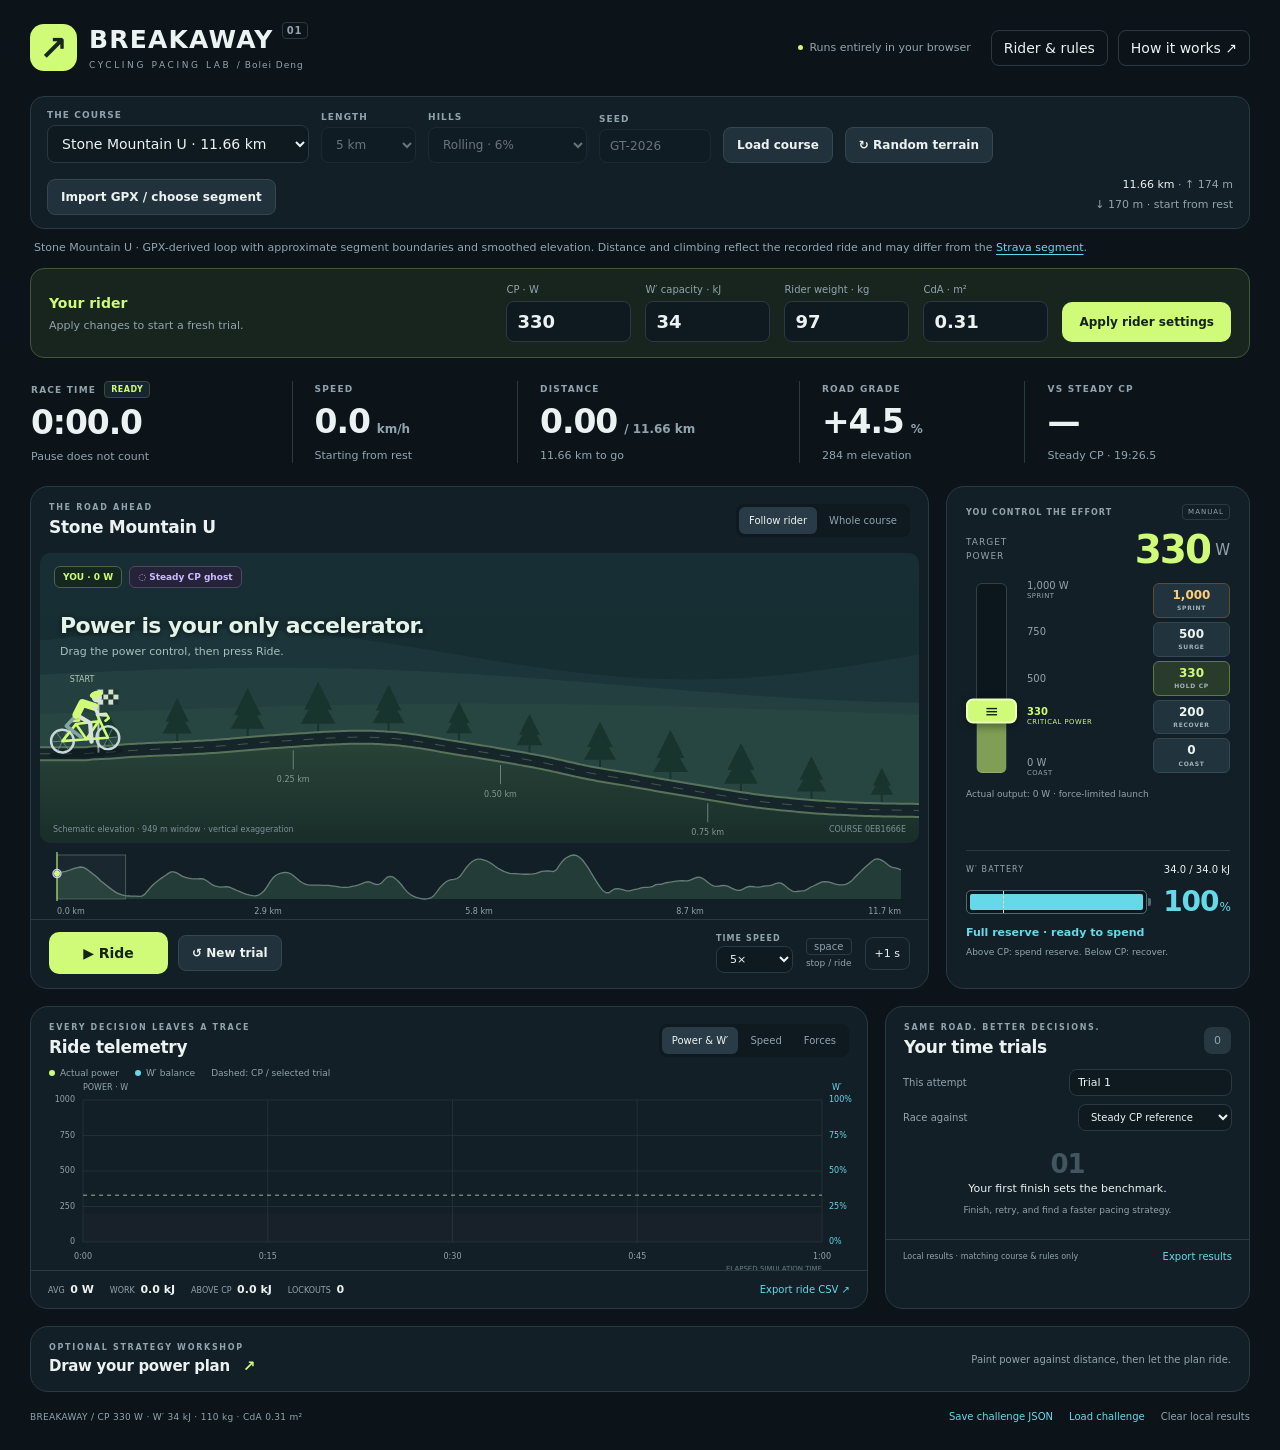
==== commit 9674b822: "Expose rider CdA control and set default to 0.31" ====
--- a/static/teaching/cycling-pacing-game/index.html
+++ b/static/teaching/cycling-pacing-game/index.html
@@ -55,6 +55,7 @@
  <label for="quickCP">CP · W<input id="quickCP" type="number" min="50" max="900" step="1" value="330" required></label>
  <label for="quickWPrime">W′ capacity · kJ<input id="quickWPrime" type="number" min="1" max="100" step="0.1" value="34" required></label>
  <label for="quickRiderMass">Rider weight · kg<input id="quickRiderMass" type="number" min="30" max="200" step="0.1" value="97" required></label>
+ <label for="quickCdA">CdA · m²<input id="quickCdA" type="number" min="0.10" max="0.8" step="0.01" value="0.31" title="Aerodynamic drag area. Lower values reduce air resistance." required></label>
  <button type="submit" class="primary">Apply rider settings</button>
 </form>
 <div class="stats" aria-label="Live ride statistics">
@@ -119,7 +120,7 @@
   <p id="planSummary" class="plan-summary">The preview is a simulation of this plan, not an optimized solution. Previews do not enter the leaderboard.</p>
  </div>
 </details>
-<footer><span>BREAKAWAY / <span id="footerParams">CP 330 W · W′ 34 kJ · 110 kg · CdA 0.26 m²</span></span><div><button id="saveChallengeBtn" class="textbtn">Save challenge JSON</button><button id="loadChallengeBtn" class="textbtn">Load challenge</button><input type="file" id="challengeFile" accept=".json,application/json" hidden><button id="clearBoardBtn" class="textbtn muted">Clear local results</button></div></footer>
+<footer><span>BREAKAWAY / <span id="footerParams">CP 330 W · W′ 34 kJ · 110 kg · CdA 0.31 m²</span></span><div><button id="saveChallengeBtn" class="textbtn">Save challenge JSON</button><button id="loadChallengeBtn" class="textbtn">Load challenge</button><input type="file" id="challengeFile" accept=".json,application/json" hidden><button id="clearBoardBtn" class="textbtn muted">Clear local results</button></div></footer>
 </div>
 <div id="toast" class="toast hidden" role="status"></div>
 <dialog id="gpxDialog" aria-labelledby="gpxTitle">
@@ -163,8 +164,8 @@
   <label>Unlock at<select name="restartFraction"><option value="0.2">20% W′ restored</option><option value="0.5">50% W′ restored</option></select></label>
   <label class="wide">At zero W′<select name="depletionMode"><option value="coast" selected>No pedaling; coast & recover (default)</option><option value="stop">Stop & recover · optional game penalty</option></select><small>The clock keeps running and power resumes at 330 W at the unlock threshold. Neither rule is a physiological law.</small></label>
  </div>
- <p class="small muted">Maximum target power is fixed at 1,000 W. All trials start at zero speed with a full battery. The original MATLAB defaults are 97 + 13 kg, CdA 0.26, Crr 0.004, ρ 1.20 and 100% drivetrain efficiency.</p>
- <div class="dialogactions"><button type="button" id="restoreDefaultsBtn" class="quiet">Restore original defaults</button><button type="submit" class="primary">Apply & start new trial</button></div>
+ <p class="small muted">Maximum target power is fixed at 1,000 W. All trials start at zero speed with a full battery. The default rider uses 97 + 13 kg, CdA 0.31 m², Crr 0.004, ρ 1.20 and 100% drivetrain efficiency.</p>
+ <div class="dialogactions"><button type="button" id="restoreDefaultsBtn" class="quiet">Restore defaults</button><button type="submit" class="primary">Apply & start new trial</button></div>
  </form>
 </dialog>
 <dialog id="helpDialog" class="helpdialog">
@@ -203,7 +204,7 @@
   'use strict';
   const VERSION = '1.0.0';
   const DEFAULTS = Object.freeze({cp:330,wPrime:34000,pMax:1000,riderMass:97,bikeMass:13,
-    cda:0.26,crr:0.004,rho:1.20,g:9.80665,efficiency:1,forceMax:600,wind:0,
+    cda:0.31,crr:0.004,rho:1.20,g:9.80665,efficiency:1,forceMax:600,wind:0,
     recoveryModel:'differential',tauScale:1,restartFraction:0.50,depletionMode:'coast'});
   const clamp = (x,a,b) => Math.max(a,Math.min(b,x));
   function hash(text) { let n=2166136261; for(let i=0;i<text.length;i++) {n^=text.charCodeAt(i);n=Math.imul(n,16777619);} return (n>>>0).toString(16).padStart(8,'0'); }
@@ -387,7 +388,7 @@
 function setCourse(next){course=next;plan=Array(80).fill(config.cp);planEnabled=false;$('planEnabled').checked=false;ghostChoice='cp';$('ghostSelect').value='cp';calculateBaseline();freshTrial();syncCourseUI();}
 function syncCourseUI(){const known=['recorded','stone-mountain-u','rolling','punchy','pass','flat','descent'];const kind=course.meta.kind;
  $('stoneCourseNote').hidden=kind!=='stone-mountain-u';
- $('quickCP').value=config.cp;$('quickWPrime').value=config.wPrime/1000;$('quickRiderMass').value=config.riderMass;
+ $('quickCP').value=config.cp;$('quickWPrime').value=config.wPrime/1000;$('quickRiderMass').value=config.riderMass;$('quickCdA').value=config.cda;
  if(!known.includes(kind)&&!$('courseType').querySelector('[value="custom"]')){const o=document.createElement('option');o.value='custom';o.textContent='Loaded custom course';$('courseType').append(o);}
  if($('courseType').querySelector('[value="custom"]'))$('courseType').querySelector('[value="custom"]').textContent=kind==='gpx'?'Your GPX segment':'Loaded custom course';
  $('courseType').value=known.includes(kind)?kind:'custom';$('seed').value=course.meta.seed||'GT-2026';
@@ -570,7 +571,7 @@
 function applyRiderSettings(c){const good=C.validateConfig(c);if(!askDiscard())return false;pause();config=good;plan=Array(80).fill(config.cp);planEnabled=false;$('planEnabled').checked=false;calculateBaseline();freshTrial();syncCourseUI();notify('Rider settings applied. Your new trial starts with a full W′ reserve.');return true;}
 $('settingsForm').onsubmit=e=>{e.preventDefault();try{const c={...config};for(const el of $('settingsForm').elements)if(el.name)c[el.name]=['recoveryModel','depletionMode'].includes(el.name)?el.value:Number(el.value);c.wPrime*=1000;c.efficiency/=100;if(applyRiderSettings(c))$('settingsDialog').close();}catch(err){notify(err.message,true);}};
 $('quickRiderForm').addEventListener('focusin',()=>{if(running)pause();});
-$('quickRiderForm').onsubmit=e=>{e.preventDefault();try{applyRiderSettings({...config,cp:Number($('quickCP').value),wPrime:Number($('quickWPrime').value)*1000,riderMass:Number($('quickRiderMass').value)});}catch(err){notify(err.message,true);}};
+$('quickRiderForm').onsubmit=e=>{e.preventDefault();try{applyRiderSettings({...config,cp:Number($('quickCP').value),wPrime:Number($('quickWPrime').value)*1000,riderMass:Number($('quickRiderMass').value),cda:Number($('quickCdA').value)});}catch(err){notify(err.message,true);}};
 $('settingsBtn').onclick=showSettings;$('restoreDefaultsBtn').onclick=()=>fillSettings(C.DEFAULTS);
 $('helpBtn').onclick=()=>{pause();$('helpDialog').showModal();};for(const b of document.querySelectorAll('[data-close]'))b.onclick=()=>$(b.dataset.close).close();
 $('courseType').onchange=toggleCourseFields;$('generateBtn').onclick=()=>buildCourse(false);$('randomBtn').onclick=()=>buildCourse(true);
